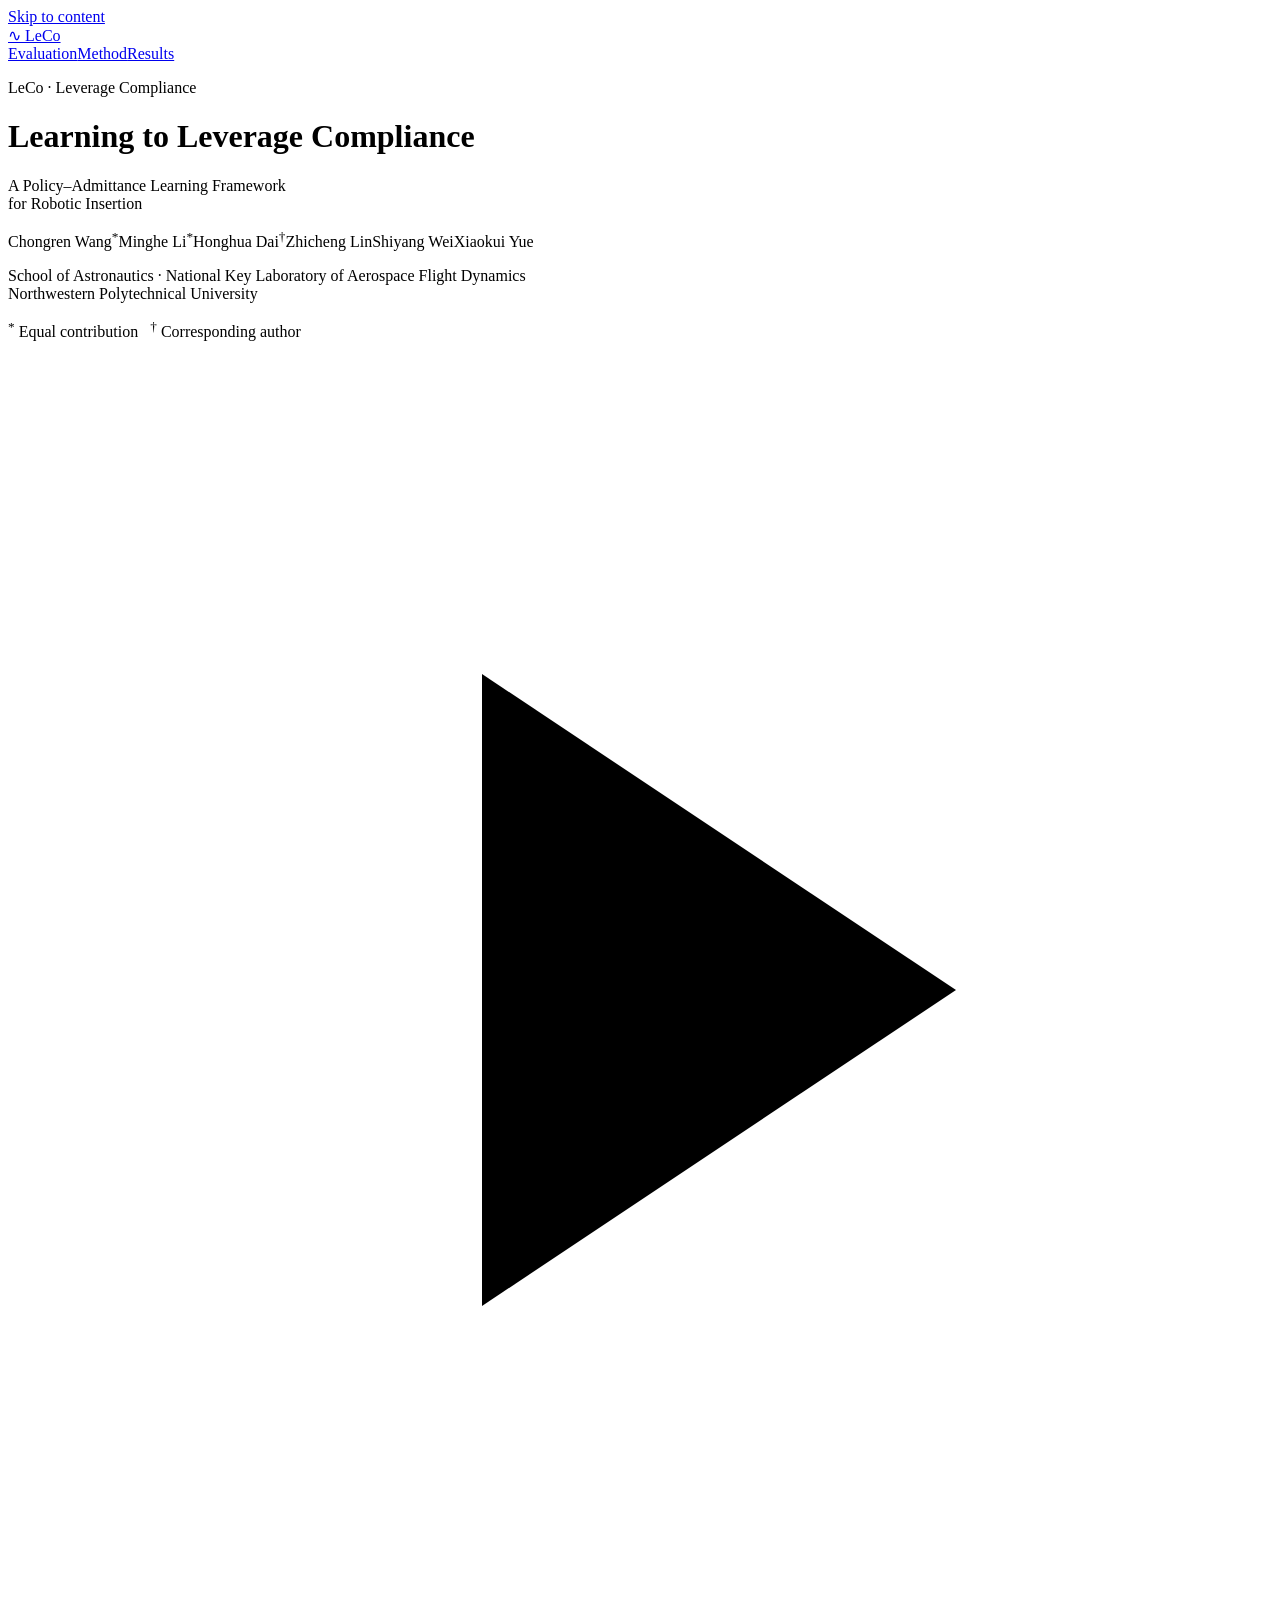
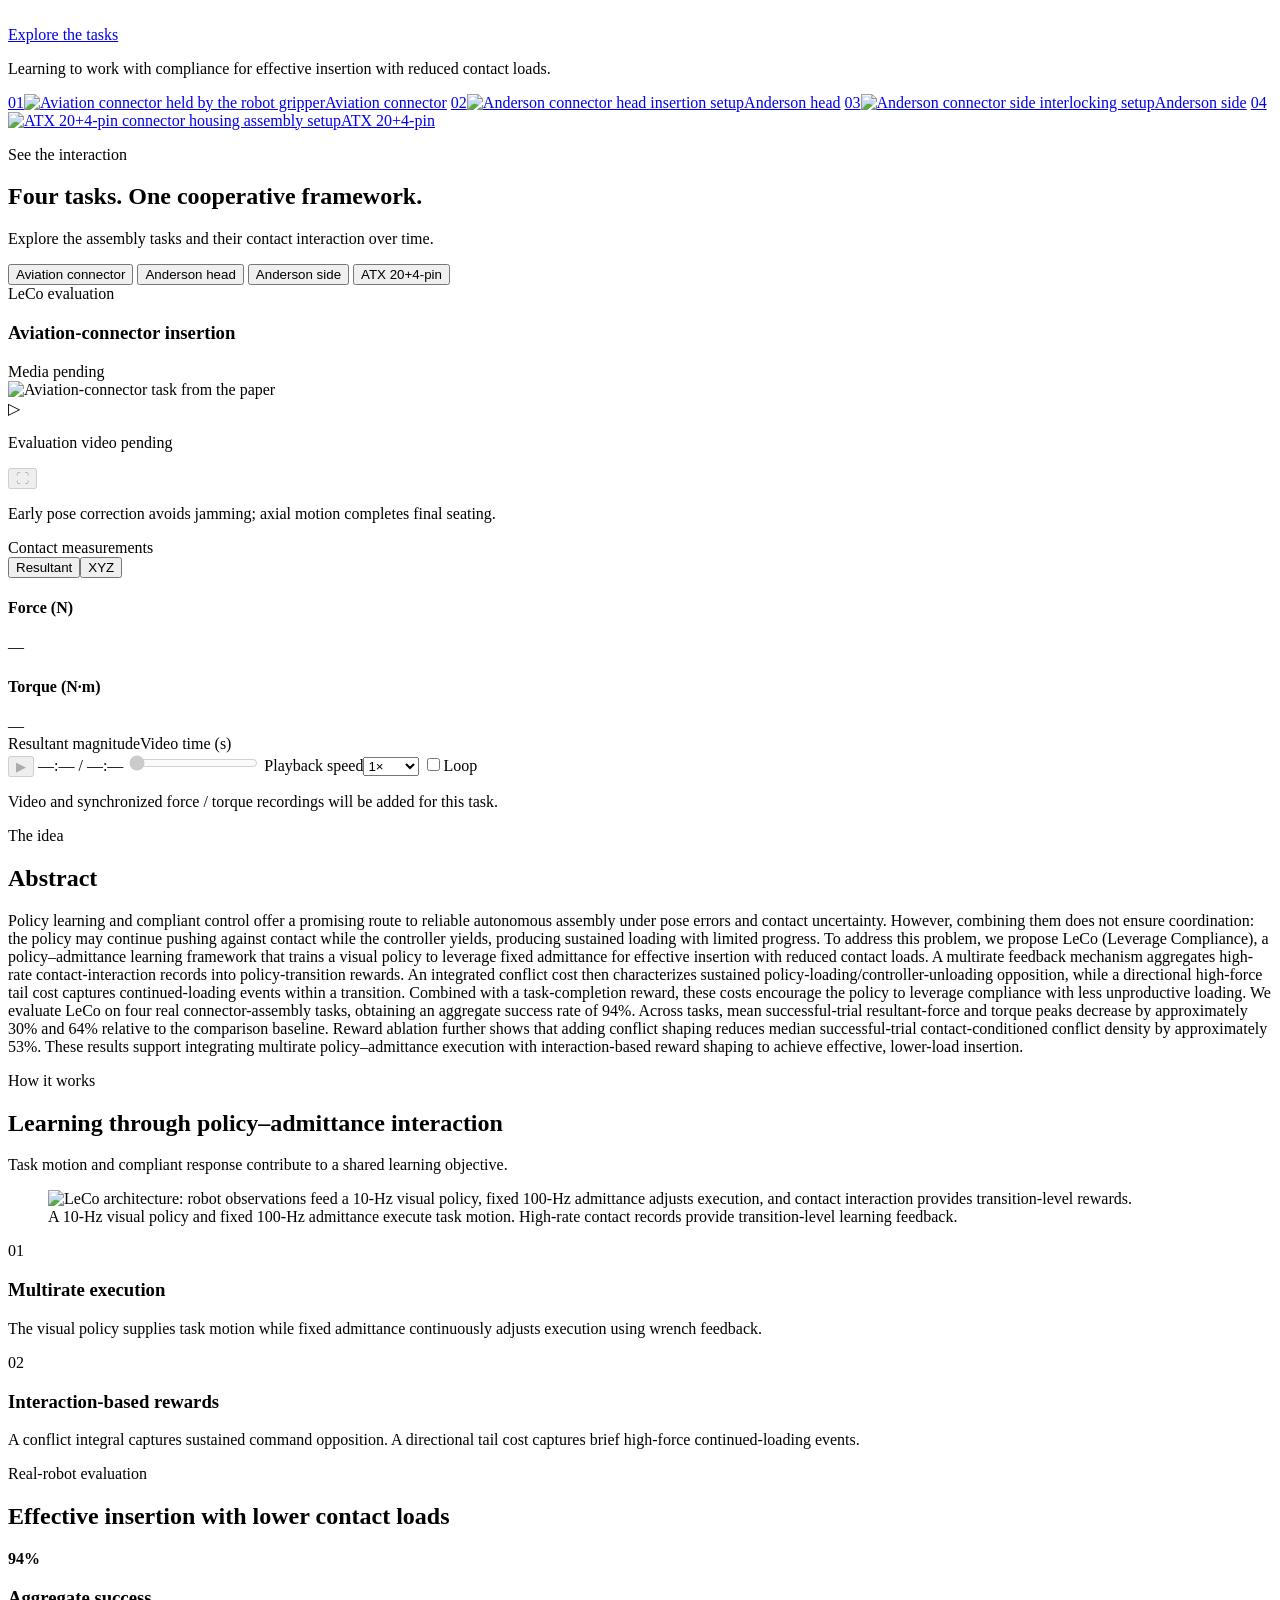
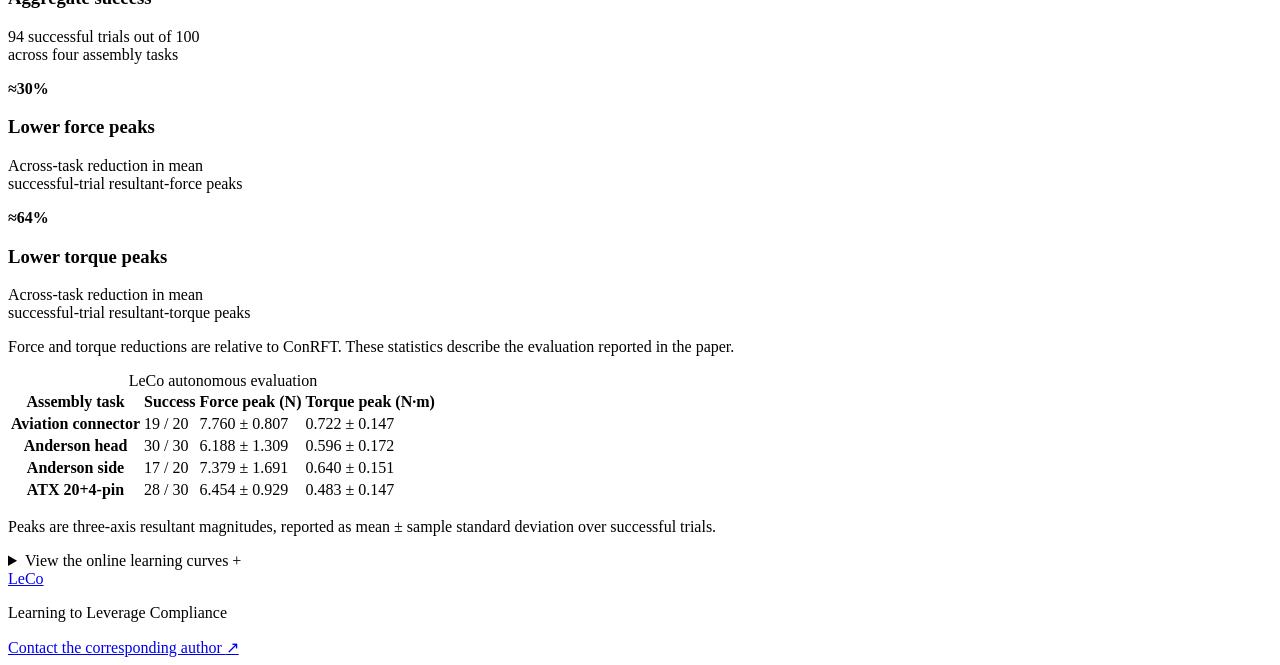
==== index.html @ e2019cb0 "Add files via upload" ====
<!doctype html>
<html lang="en">
<head>
  <meta charset="utf-8">
  <meta name="viewport" content="width=device-width, initial-scale=1">
  <meta name="description" content="LeCo: Learning to Leverage Compliance. A policy–admittance learning framework for robotic insertion, evaluated on four real connector-assembly tasks.">
  <meta name="theme-color" content="#176c62">
  <meta property="og:title" content="LeCo — Learning to Leverage Compliance">
  <meta property="og:description" content="A policy–admittance learning framework for effective, lower-load robotic insertion.">
  <meta property="og:type" content="website">
  <meta property="og:url" content="https://rtnow.github.io/leco/">
  <title>LeCo | Learning to Leverage Compliance</title>
  <link rel="icon" href="assets/favicon.svg" type="image/svg+xml">
  <link rel="stylesheet" href="styles/site.css">
  <script defer src="scripts/config.js"></script>
  <script defer src="scripts/traces.js"></script>
  <script defer src="scripts/site.js"></script>
</head>
<body>
  <a class="skip-link" href="#main">Skip to content</a>
  <nav class="navigation" aria-label="Main navigation">
    <a class="wordmark" href="#main"><span class="brand-symbol" aria-hidden="true">∿</span> LeCo</a>
    <div><a href="#evaluation">Evaluation</a><a href="#method">Method</a><a href="#results">Results</a></div>
  </nav>
  <main id="main">
    <header class="hero container">
      <p class="eyebrow">LeCo · Leverage Compliance</p>
      <h1>Learning to <span>Leverage Compliance</span></h1>
      <p class="paper-subtitle">A Policy–Admittance Learning Framework<br class="desktop-break"> for Robotic Insertion</p>
      <p class="authors"><span>Chongren Wang<sup>*</sup></span><span>Minghe Li<sup>*</sup></span><span>Honghua Dai<sup>†</sup></span><span>Zhicheng Lin</span><span>Shiyang Wei</span><span>Xiaokui Yue</span></p>
      <p class="affiliation">School of Astronautics · National Key Laboratory of Aerospace Flight Dynamics<br>Northwestern Polytechnical University</p>
      <p class="author-notes"><sup>*</sup> Equal contribution &nbsp; <sup>†</sup> Corresponding author</p>
      <div class="hero-links">
        <a class="button primary" href="#evaluation"><svg viewBox="0 0 24 24" aria-hidden="true"><path d="m9 6 9 6-9 6z"/></svg>Explore the tasks</a>
      </div>
      <p class="hero-summary">Learning to work with compliance for effective insertion with reduced contact loads.</p>
      <div class="task-gallery" aria-label="Four real connector-assembly tasks">
        <a class="task-card" href="#evaluation" data-select-task="aviation"><span class="task-number">01</span><img src="assets/images/aviation.png" alt="Aviation connector held by the robot gripper" width="384" height="606"><span>Aviation connector</span></a>
        <a class="task-card" href="#evaluation" data-select-task="anderson-head"><span class="task-number">02</span><img src="assets/images/anderson-head.png" alt="Anderson connector head insertion setup" width="372" height="606"><span>Anderson head</span></a>
        <a class="task-card" href="#evaluation" data-select-task="anderson-side"><span class="task-number">03</span><img src="assets/images/anderson-side.png" alt="Anderson connector side interlocking setup" width="390" height="606"><span>Anderson side</span></a>
        <a class="task-card" href="#evaluation" data-select-task="atx"><span class="task-number">04</span><img src="assets/images/atx.png" alt="ATX 20+4-pin connector housing assembly setup" width="366" height="606"><span>ATX 20+4-pin</span></a>
      </div>
    </header>

    <section class="evaluation-section section" id="evaluation" aria-labelledby="evaluation-heading">
      <div class="container">
        <div class="section-heading"><p class="eyebrow">See the interaction</p><h2 id="evaluation-heading">Four tasks. One cooperative framework.</h2><p>Explore the assembly tasks and their contact interaction over time.</p></div>
        <section class="preview-tools" id="preview-tools" hidden aria-labelledby="preview-heading">
          <div><h3 id="preview-heading">Local media preview</h3><p>Choose a video and the measurements from the same trial. Files stay in this browser.</p></div>
          <div class="preview-inputs">
            <label>Evaluation video<input type="file" id="video-file" accept="video/*"></label>
            <label>Force / torque CSV<input type="file" id="trace-file" accept=".csv,text/csv"></label>
            <label>Trace time at video start (s)<input type="number" id="time-offset" value="0" step="0.01"></label>
          </div>
          <p class="preview-hint">CSV columns: <code>time_s,fx,fy,fz,tx,ty,tz</code>. Force in N; torque in N·m. An aligned time column can also be supplied with <code>force_n,torque_nm</code>.</p>
          <p id="preview-status" role="status" aria-live="polite"></p>
        </section>
        <div class="task-tabs" role="tablist" aria-label="Assembly task">
          <button id="tab-aviation" role="tab" aria-selected="true" aria-controls="task-panel" data-task="aviation">Aviation connector</button>
          <button id="tab-anderson-head" role="tab" aria-selected="false" aria-controls="task-panel" tabindex="-1" data-task="anderson-head">Anderson head</button>
          <button id="tab-anderson-side" role="tab" aria-selected="false" aria-controls="task-panel" tabindex="-1" data-task="anderson-side">Anderson side</button>
          <button id="tab-atx" role="tab" aria-selected="false" aria-controls="task-panel" tabindex="-1" data-task="atx">ATX 20+4-pin</button>
        </div>
        <div class="experiment" id="task-panel" role="tabpanel" aria-labelledby="tab-aviation">
          <div class="experiment-title"><div><span class="trial-label">LeCo evaluation</span><h3 id="task-title">Aviation-connector insertion</h3></div><span class="trace-status" id="trace-status">Media pending</span></div>
          <div class="experiment-grid">
            <div class="video-column">
              <div class="video-stage" id="video-stage">
                <video id="evaluation-video" playsinline preload="metadata" aria-label="LeCo evaluation video" hidden></video>
                <div class="video-placeholder" id="video-placeholder"><img id="task-poster" src="assets/images/aviation.png" alt="Aviation-connector task from the paper"><div><span class="pending-mark" aria-hidden="true">▷</span><p id="video-message">Evaluation video pending</p></div></div>
                <button class="fullscreen-button" id="fullscreen" aria-label="Open video fullscreen" disabled title="Fullscreen">⛶</button>
              </div>
              <p class="task-description" id="task-description">Early pose correction avoids jamming; axial motion completes final seating.</p>
            </div>
            <div class="trace-column">
              <div class="trace-toolbar"><span>Contact measurements</span><div class="segmented" role="group" aria-label="Measurement display"><button aria-pressed="true" data-mode="norm">Resultant</button><button aria-pressed="false" data-mode="axes">XYZ</button></div></div>
              <div class="plot-block"><div class="plot-heading"><h4>Force <span>(N)</span></h4><output id="force-value">—</output></div><div class="plot" id="force-plot"></div></div>
              <div class="plot-block"><div class="plot-heading"><h4>Torque <span>(N·m)</span></h4><output id="torque-value">—</output></div><div class="plot" id="torque-plot"></div></div>
              <div class="plot-footer"><span id="plot-legend"><i class="legend-line"></i> Resultant magnitude</span><span>Video time (s)</span></div>
            </div>
          </div>
          <div class="playback-controls">
            <button class="play-button" id="play" aria-label="Play evaluation video" disabled><span id="play-icon" aria-hidden="true">▶</span></button>
            <output class="time-display" id="time-display">—:— / —:—</output>
            <input id="timeline" type="range" min="0" max="1" step="0.01" value="0" disabled aria-label="Video playback time">
            <label class="speed-control"><span class="sr-only">Playback speed</span><select id="playback-speed" aria-label="Playback speed"><option value="0.25">0.25×</option><option value="0.5">0.5×</option><option value="1" selected>1×</option><option value="2">2×</option></select></label>
            <label class="loop-control"><input id="loop" type="checkbox">Loop</label>
          </div>
          <p class="synchronization-note" id="synchronization-note">Video and synchronized force / torque recordings will be added for this task.</p>
        </div>
      </div>
    </section>

    <section class="section abstract-section" id="abstract" aria-labelledby="abstract-heading"><div class="reading-width"><p class="eyebrow">The idea</p><h2 id="abstract-heading">Abstract</h2><p id="abstract-text">Policy learning and compliant control offer a promising route to reliable autonomous assembly under pose errors and contact uncertainty. However, combining them does not ensure coordination: the policy may continue pushing against contact while the controller yields, producing sustained loading with limited progress. To address this problem, we propose LeCo (Leverage Compliance), a policy–admittance learning framework that trains a visual policy to leverage fixed admittance for effective insertion with reduced contact loads. A multirate feedback mechanism aggregates high-rate contact-interaction records into policy-transition rewards. An integrated conflict cost then characterizes sustained policy-loading/controller-unloading opposition, while a directional high-force tail cost captures continued-loading events within a transition. Combined with a task-completion reward, these costs encourage the policy to leverage compliance with less unproductive loading. We evaluate LeCo on four real connector-assembly tasks, obtaining an aggregate success rate of 94%. Across tasks, mean successful-trial resultant-force and torque peaks decrease by approximately 30% and 64% relative to the comparison baseline. Reward ablation further shows that adding conflict shaping reduces median successful-trial contact-conditioned conflict density by approximately 53%. These results support integrating multirate policy–admittance execution with interaction-based reward shaping to achieve effective, lower-load insertion.</p></div></section>

    <section class="section method-section" id="method" aria-labelledby="method-heading"><div class="container"><div class="section-heading"><p class="eyebrow">How it works</p><h2 id="method-heading">Learning through policy–admittance interaction</h2><p>Task motion and compliant response contribute to a shared learning objective.</p></div><figure class="method-figure"><img src="assets/images/method.png" alt="LeCo architecture: robot observations feed a 10-Hz visual policy, fixed 100-Hz admittance adjusts execution, and contact interaction provides transition-level rewards." width="1740" height="856" loading="lazy"><figcaption>A 10-Hz visual policy and fixed 100-Hz admittance execute task motion. High-rate contact records provide transition-level learning feedback.</figcaption></figure><div class="method-points"><article><span class="point-number">01</span><h3>Multirate execution</h3><p>The visual policy supplies task motion while fixed admittance continuously adjusts execution using wrench feedback.</p></article><article><span class="point-number">02</span><h3>Interaction-based rewards</h3><p>A conflict integral captures sustained command opposition. A directional tail cost captures brief high-force continued-loading events.</p></article></div></div></section>

    <section class="section results-section" id="results" aria-labelledby="results-heading"><div class="container"><div class="section-heading"><p class="eyebrow">Real-robot evaluation</p><h2 id="results-heading">Effective insertion with lower contact loads</h2></div><div class="results-metrics"><div><strong>94<span>%</span></strong><h3>Aggregate success</h3><p>94 successful trials out of 100<br>across four assembly tasks</p></div><div><strong>≈30<span>%</span></strong><h3>Lower force peaks</h3><p>Across-task reduction in mean<br>successful-trial resultant-force peaks</p></div><div><strong>≈64<span>%</span></strong><h3>Lower torque peaks</h3><p>Across-task reduction in mean<br>successful-trial resultant-torque peaks</p></div></div><p class="results-context">Force and torque reductions are relative to ConRFT. These statistics describe the evaluation reported in the paper.</p><div class="table-scroll"><table><caption>LeCo autonomous evaluation</caption><thead><tr><th scope="col">Assembly task</th><th scope="col">Success</th><th scope="col">Force peak (N)</th><th scope="col">Torque peak (N·m)</th></tr></thead><tbody><tr><th scope="row">Aviation connector</th><td>19 / 20</td><td>7.760 ± 0.807</td><td>0.722 ± 0.147</td></tr><tr><th scope="row">Anderson head</th><td>30 / 30</td><td>6.188 ± 1.309</td><td>0.596 ± 0.172</td></tr><tr><th scope="row">Anderson side</th><td>17 / 20</td><td>7.379 ± 1.691</td><td>0.640 ± 0.151</td></tr><tr><th scope="row">ATX 20+4-pin</th><td>28 / 30</td><td>6.454 ± 0.929</td><td>0.483 ± 0.147</td></tr></tbody></table></div><p class="table-note">Peaks are three-axis resultant magnitudes, reported as mean ± sample standard deviation over successful trials.</p><details class="learning-details"><summary>View the online learning curves <span aria-hidden="true">+</span></summary><figure><img src="assets/images/learning-curves.png" alt="Online learning curves for LeCo, ConRFT and HIL-SERL on the four tasks, showing lateral-force peaks, intervention ratios and autonomous success." width="1545" height="1048" loading="lazy"><figcaption>Rows show recorded XY-force peaks, intervention ratios, and autonomous success. Online time excludes ConRFT offline training.</figcaption></figure></details></div></section>
  </main>
  <footer class="footer container"><a class="wordmark" href="#main">LeCo</a><p>Learning to Leverage Compliance</p><a href="mailto:hhdai@nwpu.edu.cn">Contact the corresponding author <span aria-hidden="true">↗</span></a></footer>
</body>
</html>
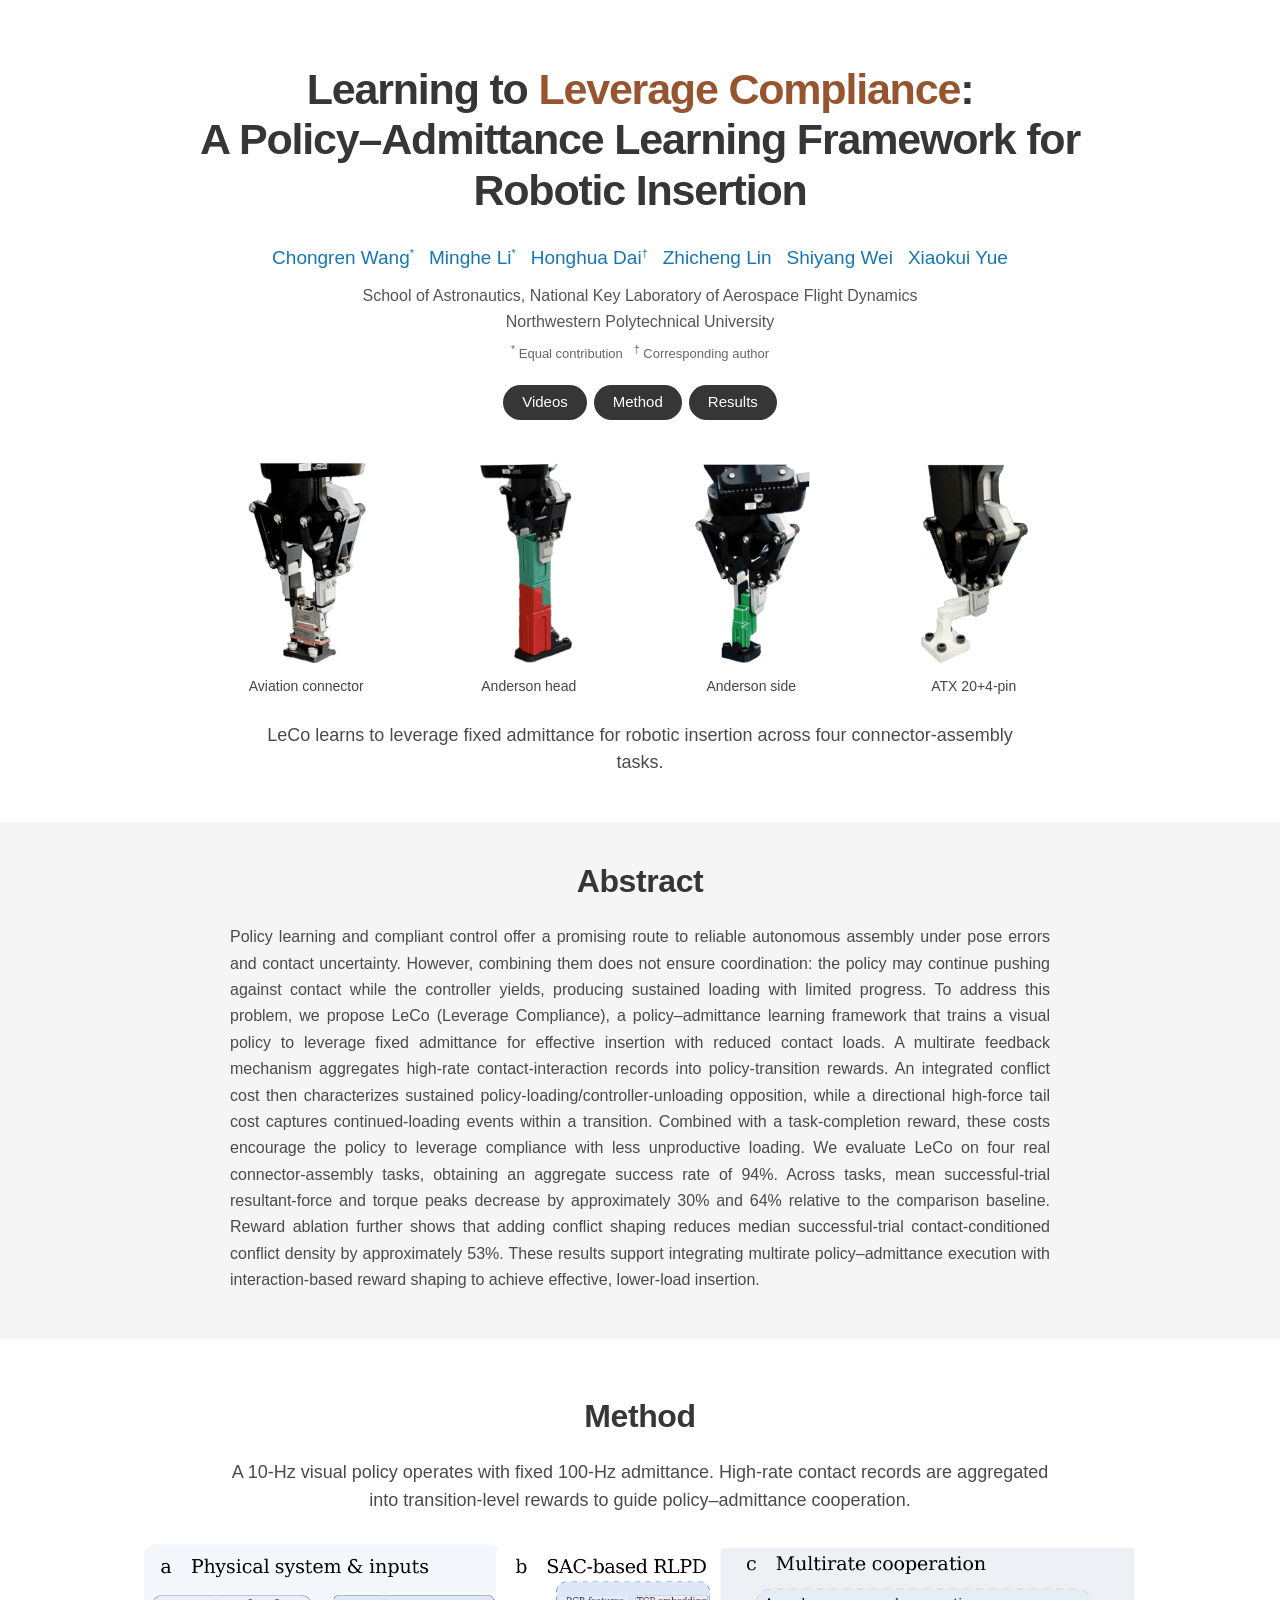
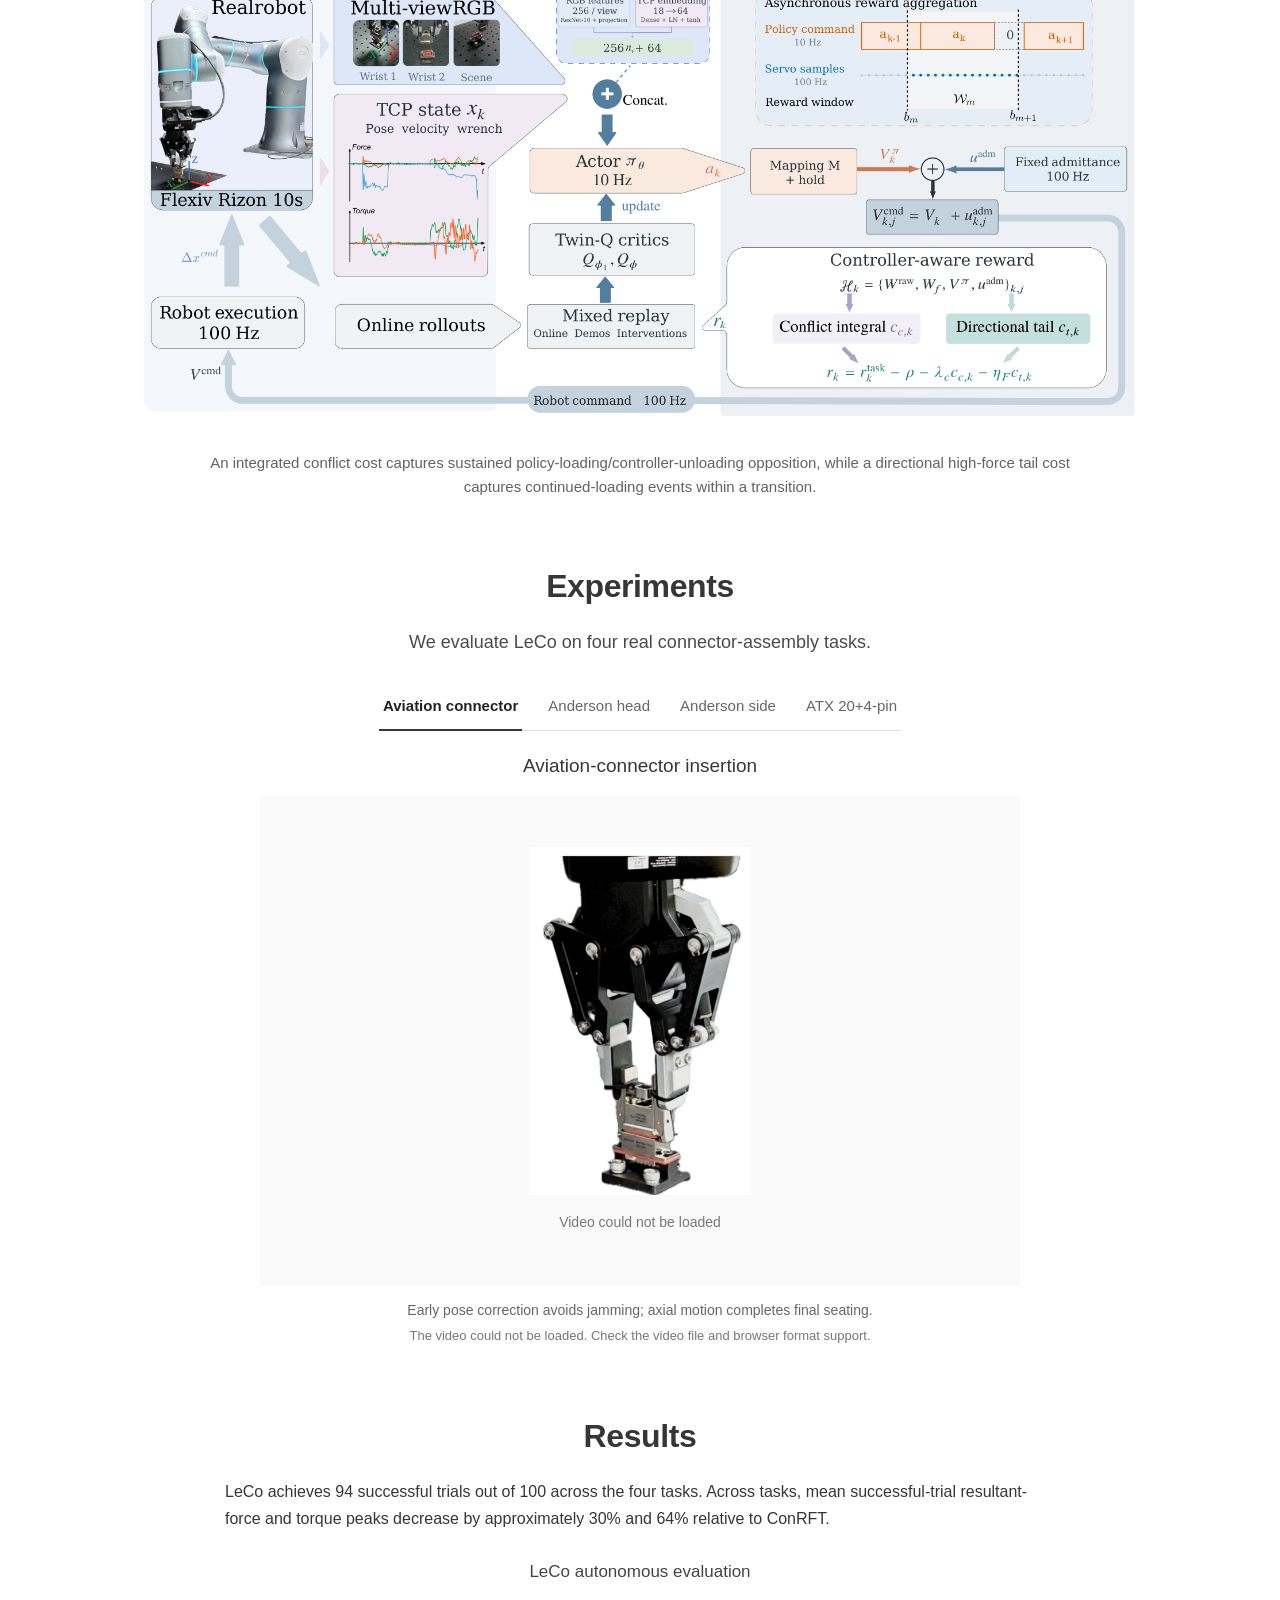
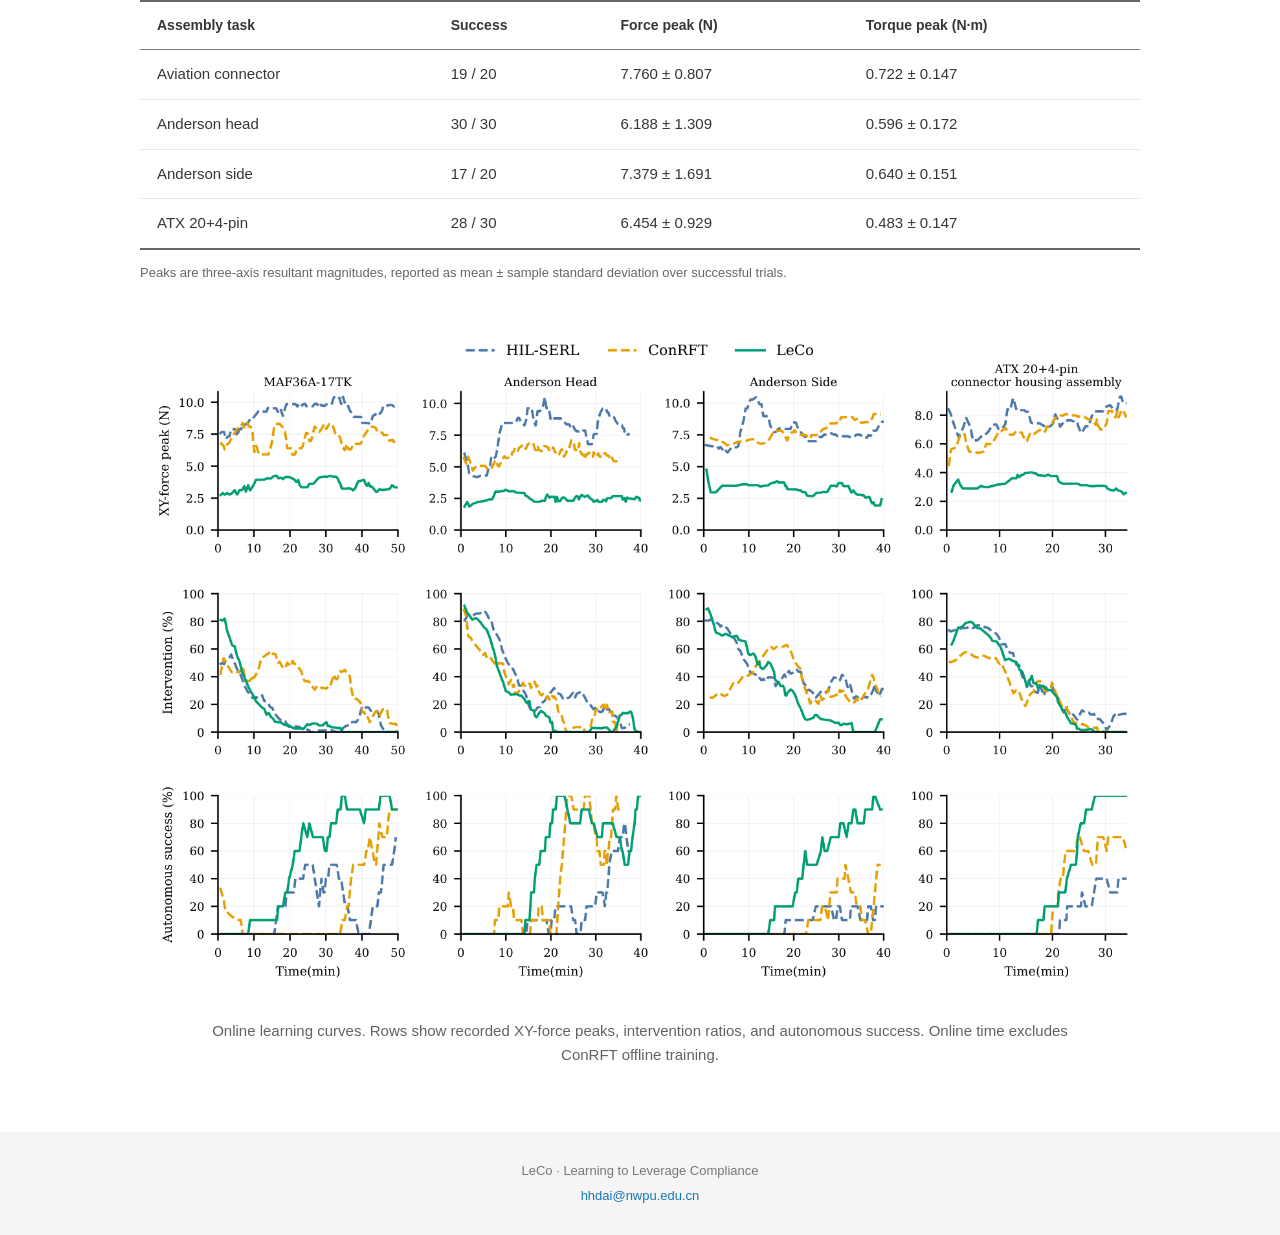
==== commit 957e9ee0: "Add files via upload" ====
--- a/index.html
+++ b/index.html
@@ -1,102 +1,558 @@
-<!doctype html>
-<html lang="en">
-<head>
-  <meta charset="utf-8">
-  <meta name="viewport" content="width=device-width, initial-scale=1">
-  <meta name="description" content="LeCo: Learning to Leverage Compliance. A policy–admittance learning framework for robotic insertion, evaluated on four real connector-assembly tasks.">
-  <meta name="theme-color" content="#176c62">
-  <meta property="og:title" content="LeCo — Learning to Leverage Compliance">
-  <meta property="og:description" content="A policy–admittance learning framework for effective, lower-load robotic insertion.">
-  <meta property="og:type" content="website">
-  <meta property="og:url" content="https://rtnow.github.io/leco/">
-  <title>LeCo | Learning to Leverage Compliance</title>
-  <link rel="icon" href="assets/favicon.svg" type="image/svg+xml">
-  <link rel="stylesheet" href="styles/site.css">
-  <script defer src="scripts/config.js"></script>
-  <script defer src="scripts/traces.js"></script>
-  <script defer src="scripts/site.js"></script>
-</head>
-<body>
-  <a class="skip-link" href="#main">Skip to content</a>
-  <nav class="navigation" aria-label="Main navigation">
-    <a class="wordmark" href="#main"><span class="brand-symbol" aria-hidden="true">∿</span> LeCo</a>
-    <div><a href="#evaluation">Evaluation</a><a href="#method">Method</a><a href="#results">Results</a></div>
-  </nav>
-  <main id="main">
-    <header class="hero container">
-      <p class="eyebrow">LeCo · Leverage Compliance</p>
-      <h1>Learning to <span>Leverage Compliance</span></h1>
-      <p class="paper-subtitle">A Policy–Admittance Learning Framework<br class="desktop-break"> for Robotic Insertion</p>
-      <p class="authors"><span>Chongren Wang<sup>*</sup></span><span>Minghe Li<sup>*</sup></span><span>Honghua Dai<sup>†</sup></span><span>Zhicheng Lin</span><span>Shiyang Wei</span><span>Xiaokui Yue</span></p>
-      <p class="affiliation">School of Astronautics · National Key Laboratory of Aerospace Flight Dynamics<br>Northwestern Polytechnical University</p>
-      <p class="author-notes"><sup>*</sup> Equal contribution &nbsp; <sup>†</sup> Corresponding author</p>
-      <div class="hero-links">
-        <a class="button primary" href="#evaluation"><svg viewBox="0 0 24 24" aria-hidden="true"><path d="m9 6 9 6-9 6z"/></svg>Explore the tasks</a>
-      </div>
-      <p class="hero-summary">Learning to work with compliance for effective insertion with reduced contact loads.</p>
-      <div class="task-gallery" aria-label="Four real connector-assembly tasks">
-        <a class="task-card" href="#evaluation" data-select-task="aviation"><span class="task-number">01</span><img src="assets/images/aviation.png" alt="Aviation connector held by the robot gripper" width="384" height="606"><span>Aviation connector</span></a>
-        <a class="task-card" href="#evaluation" data-select-task="anderson-head"><span class="task-number">02</span><img src="assets/images/anderson-head.png" alt="Anderson connector head insertion setup" width="372" height="606"><span>Anderson head</span></a>
-        <a class="task-card" href="#evaluation" data-select-task="anderson-side"><span class="task-number">03</span><img src="assets/images/anderson-side.png" alt="Anderson connector side interlocking setup" width="390" height="606"><span>Anderson side</span></a>
-        <a class="task-card" href="#evaluation" data-select-task="atx"><span class="task-number">04</span><img src="assets/images/atx.png" alt="ATX 20+4-pin connector housing assembly setup" width="366" height="606"><span>ATX 20+4-pin</span></a>
-      </div>
-    </header>
-
-    <section class="evaluation-section section" id="evaluation" aria-labelledby="evaluation-heading">
-      <div class="container">
-        <div class="section-heading"><p class="eyebrow">See the interaction</p><h2 id="evaluation-heading">Four tasks. One cooperative framework.</h2><p>Explore the assembly tasks and their contact interaction over time.</p></div>
-        <section class="preview-tools" id="preview-tools" hidden aria-labelledby="preview-heading">
-          <div><h3 id="preview-heading">Local media preview</h3><p>Choose a video and the measurements from the same trial. Files stay in this browser.</p></div>
-          <div class="preview-inputs">
-            <label>Evaluation video<input type="file" id="video-file" accept="video/*"></label>
-            <label>Force / torque CSV<input type="file" id="trace-file" accept=".csv,text/csv"></label>
-            <label>Trace time at video start (s)<input type="number" id="time-offset" value="0" step="0.01"></label>
-          </div>
-          <p class="preview-hint">CSV columns: <code>time_s,fx,fy,fz,tx,ty,tz</code>. Force in N; torque in N·m. An aligned time column can also be supplied with <code>force_n,torque_nm</code>.</p>
-          <p id="preview-status" role="status" aria-live="polite"></p>
-        </section>
-        <div class="task-tabs" role="tablist" aria-label="Assembly task">
-          <button id="tab-aviation" role="tab" aria-selected="true" aria-controls="task-panel" data-task="aviation">Aviation connector</button>
-          <button id="tab-anderson-head" role="tab" aria-selected="false" aria-controls="task-panel" tabindex="-1" data-task="anderson-head">Anderson head</button>
-          <button id="tab-anderson-side" role="tab" aria-selected="false" aria-controls="task-panel" tabindex="-1" data-task="anderson-side">Anderson side</button>
-          <button id="tab-atx" role="tab" aria-selected="false" aria-controls="task-panel" tabindex="-1" data-task="atx">ATX 20+4-pin</button>
-        </div>
-        <div class="experiment" id="task-panel" role="tabpanel" aria-labelledby="tab-aviation">
-          <div class="experiment-title"><div><span class="trial-label">LeCo evaluation</span><h3 id="task-title">Aviation-connector insertion</h3></div><span class="trace-status" id="trace-status">Media pending</span></div>
-          <div class="experiment-grid">
-            <div class="video-column">
-              <div class="video-stage" id="video-stage">
-                <video id="evaluation-video" playsinline preload="metadata" aria-label="LeCo evaluation video" hidden></video>
-                <div class="video-placeholder" id="video-placeholder"><img id="task-poster" src="assets/images/aviation.png" alt="Aviation-connector task from the paper"><div><span class="pending-mark" aria-hidden="true">▷</span><p id="video-message">Evaluation video pending</p></div></div>
-                <button class="fullscreen-button" id="fullscreen" aria-label="Open video fullscreen" disabled title="Fullscreen">⛶</button>
-              </div>
-              <p class="task-description" id="task-description">Early pose correction avoids jamming; axial motion completes final seating.</p>
-            </div>
-            <div class="trace-column">
-              <div class="trace-toolbar"><span>Contact measurements</span><div class="segmented" role="group" aria-label="Measurement display"><button aria-pressed="true" data-mode="norm">Resultant</button><button aria-pressed="false" data-mode="axes">XYZ</button></div></div>
-              <div class="plot-block"><div class="plot-heading"><h4>Force <span>(N)</span></h4><output id="force-value">—</output></div><div class="plot" id="force-plot"></div></div>
-              <div class="plot-block"><div class="plot-heading"><h4>Torque <span>(N·m)</span></h4><output id="torque-value">—</output></div><div class="plot" id="torque-plot"></div></div>
-              <div class="plot-footer"><span id="plot-legend"><i class="legend-line"></i> Resultant magnitude</span><span>Video time (s)</span></div>
-            </div>
-          </div>
-          <div class="playback-controls">
-            <button class="play-button" id="play" aria-label="Play evaluation video" disabled><span id="play-icon" aria-hidden="true">▶</span></button>
-            <output class="time-display" id="time-display">—:— / —:—</output>
-            <input id="timeline" type="range" min="0" max="1" step="0.01" value="0" disabled aria-label="Video playback time">
-            <label class="speed-control"><span class="sr-only">Playback speed</span><select id="playback-speed" aria-label="Playback speed"><option value="0.25">0.25×</option><option value="0.5">0.5×</option><option value="1" selected>1×</option><option value="2">2×</option></select></label>
-            <label class="loop-control"><input id="loop" type="checkbox">Loop</label>
-          </div>
-          <p class="synchronization-note" id="synchronization-note">Video and synchronized force / torque recordings will be added for this task.</p>
-        </div>
-      </div>
-    </section>
-
-    <section class="section abstract-section" id="abstract" aria-labelledby="abstract-heading"><div class="reading-width"><p class="eyebrow">The idea</p><h2 id="abstract-heading">Abstract</h2><p id="abstract-text">Policy learning and compliant control offer a promising route to reliable autonomous assembly under pose errors and contact uncertainty. However, combining them does not ensure coordination: the policy may continue pushing against contact while the controller yields, producing sustained loading with limited progress. To address this problem, we propose LeCo (Leverage Compliance), a policy–admittance learning framework that trains a visual policy to leverage fixed admittance for effective insertion with reduced contact loads. A multirate feedback mechanism aggregates high-rate contact-interaction records into policy-transition rewards. An integrated conflict cost then characterizes sustained policy-loading/controller-unloading opposition, while a directional high-force tail cost captures continued-loading events within a transition. Combined with a task-completion reward, these costs encourage the policy to leverage compliance with less unproductive loading. We evaluate LeCo on four real connector-assembly tasks, obtaining an aggregate success rate of 94%. Across tasks, mean successful-trial resultant-force and torque peaks decrease by approximately 30% and 64% relative to the comparison baseline. Reward ablation further shows that adding conflict shaping reduces median successful-trial contact-conditioned conflict density by approximately 53%. These results support integrating multirate policy–admittance execution with interaction-based reward shaping to achieve effective, lower-load insertion.</p></div></section>
-
-    <section class="section method-section" id="method" aria-labelledby="method-heading"><div class="container"><div class="section-heading"><p class="eyebrow">How it works</p><h2 id="method-heading">Learning through policy–admittance interaction</h2><p>Task motion and compliant response contribute to a shared learning objective.</p></div><figure class="method-figure"><img src="assets/images/method.png" alt="LeCo architecture: robot observations feed a 10-Hz visual policy, fixed 100-Hz admittance adjusts execution, and contact interaction provides transition-level rewards." width="1740" height="856" loading="lazy"><figcaption>A 10-Hz visual policy and fixed 100-Hz admittance execute task motion. High-rate contact records provide transition-level learning feedback.</figcaption></figure><div class="method-points"><article><span class="point-number">01</span><h3>Multirate execution</h3><p>The visual policy supplies task motion while fixed admittance continuously adjusts execution using wrench feedback.</p></article><article><span class="point-number">02</span><h3>Interaction-based rewards</h3><p>A conflict integral captures sustained command opposition. A directional tail cost captures brief high-force continued-loading events.</p></article></div></div></section>
-
-    <section class="section results-section" id="results" aria-labelledby="results-heading"><div class="container"><div class="section-heading"><p class="eyebrow">Real-robot evaluation</p><h2 id="results-heading">Effective insertion with lower contact loads</h2></div><div class="results-metrics"><div><strong>94<span>%</span></strong><h3>Aggregate success</h3><p>94 successful trials out of 100<br>across four assembly tasks</p></div><div><strong>≈30<span>%</span></strong><h3>Lower force peaks</h3><p>Across-task reduction in mean<br>successful-trial resultant-force peaks</p></div><div><strong>≈64<span>%</span></strong><h3>Lower torque peaks</h3><p>Across-task reduction in mean<br>successful-trial resultant-torque peaks</p></div></div><p class="results-context">Force and torque reductions are relative to ConRFT. These statistics describe the evaluation reported in the paper.</p><div class="table-scroll"><table><caption>LeCo autonomous evaluation</caption><thead><tr><th scope="col">Assembly task</th><th scope="col">Success</th><th scope="col">Force peak (N)</th><th scope="col">Torque peak (N·m)</th></tr></thead><tbody><tr><th scope="row">Aviation connector</th><td>19 / 20</td><td>7.760 ± 0.807</td><td>0.722 ± 0.147</td></tr><tr><th scope="row">Anderson head</th><td>30 / 30</td><td>6.188 ± 1.309</td><td>0.596 ± 0.172</td></tr><tr><th scope="row">Anderson side</th><td>17 / 20</td><td>7.379 ± 1.691</td><td>0.640 ± 0.151</td></tr><tr><th scope="row">ATX 20+4-pin</th><td>28 / 30</td><td>6.454 ± 0.929</td><td>0.483 ± 0.147</td></tr></tbody></table></div><p class="table-note">Peaks are three-axis resultant magnitudes, reported as mean ± sample standard deviation over successful trials.</p><details class="learning-details"><summary>View the online learning curves <span aria-hidden="true">+</span></summary><figure><img src="assets/images/learning-curves.png" alt="Online learning curves for LeCo, ConRFT and HIL-SERL on the four tasks, showing lateral-force peaks, intervention ratios and autonomous success." width="1545" height="1048" loading="lazy"><figcaption>Rows show recorded XY-force peaks, intervention ratios, and autonomous success. Online time excludes ConRFT offline training.</figcaption></figure></details></div></section>
-  </main>
-  <footer class="footer container"><a class="wordmark" href="#main">LeCo</a><p>Learning to Leverage Compliance</p><a href="mailto:hhdai@nwpu.edu.cn">Contact the corresponding author <span aria-hidden="true">↗</span></a></footer>
-</body>
-</html>
+<!doctype html>
+<html lang="en">
+<head>
+  <meta charset="utf-8">
+  <meta name="viewport" content="width=device-width, initial-scale=1">
+  <meta name="description" content="Learning to Leverage Compliance: A Policy–Admittance Learning Framework for Robotic Insertion.">
+  <meta name="theme-color" content="#ffffff">
+  <meta property="og:title" content="LeCo — Learning to Leverage Compliance">
+  <meta property="og:description" content="A policy–admittance learning framework for robotic insertion.">
+  <meta property="og:type" content="website">
+  <meta property="og:url" content="https://rtnow.github.io/leco/">
+  <title>LeCo | Learning to Leverage Compliance</title>
+  <link rel="icon" href="[data-uri]" type="image/svg+xml">
+  <style>
+:root{--ink:#363636;--muted:#6b6b6b;--green:#3273a8;--green-light:#edf3f7;--line:#ddd;--soft:#f5f5f5;--orange:#bd703c;--blue:#67809a;font-family:Arial,"Segoe UI",sans-serif;color:var(--ink);color-scheme:light;font-synthesis:none;scroll-behavior:smooth;scroll-padding-top:24px}
+*{box-sizing:border-box}
+body{margin:0;background:#fff;font-size:17px;line-height:1.65}
+a{color:#1676b5;text-decoration:none}
+a:hover{text-decoration:underline}
+button,input,select{font:inherit}
+button,select{cursor:pointer}
+button{color:inherit}
+button:disabled,input:disabled{cursor:default;opacity:.45}
+img{max-width:100%;height:auto;display:block}
+svg{display:block}
+h1,h2,h3,h4,p,figure{margin:0}
+h1,h2,h3,h4{line-height:1.2}
+[hidden]{display:none!important}
+button:focus-visible,a:focus-visible,input:focus-visible,select:focus-visible{outline:3px solid #3273a8;outline-offset:4px}
+.container{width:min(1000px,calc(100% - 48px));margin-inline:auto}
+.reading-width{width:min(820px,calc(100% - 48px));margin-inline:auto}
+.sr-only,.skip-link:not(:focus){position:absolute;width:1px;height:1px;overflow:hidden;clip-path:inset(50%)}
+.skip-link:focus{position:fixed;top:8px;left:12px;background:#fff;padding:12px;z-index:100}
+.hero{text-align:center;padding:64px 0 46px}
+.hero h1{font-size:43px;font-weight:600;letter-spacing:-1.2px;line-height:1.17;max-width:1000px;margin:auto}
+.title-accent{color:#97552f}
+.authors{display:flex;flex-wrap:wrap;justify-content:center;gap:3px 15px;font-size:19px;color:#1676b5;margin-top:27px}
+.authors sup{font-size:11px}
+.affiliation{font-size:16px;line-height:1.6;margin-top:10px;color:#555}
+.author-notes{font-size:13px;margin-top:7px;color:#666}
+.hero-links{display:flex;justify-content:center;flex-wrap:wrap;gap:7px;margin:20px 0 38px}
+.button{background:#363636;color:#fff;border-radius:24px;padding:6px 19px;font-size:15px;line-height:1.5}
+.button:hover{background:#505050;text-decoration:none}
+.task-gallery{display:grid;grid-template-columns:repeat(4,1fr);gap:20px;max-width:870px;margin:auto}
+.task-card{display:flex;flex-direction:column;align-items:center;color:#444;font-size:14px;gap:12px}
+.task-card:hover{color:#1676b5}
+.task-card img{height:205px;width:100%;object-fit:contain}
+.teaser-caption{max-width:790px;margin:24px auto 0;font-size:18px;line-height:1.5;color:#4a4a4a}
+.section{padding:48px 0}
+h2{font-size:32px;font-weight:600;text-align:center;margin-bottom:24px;letter-spacing:-.4px}
+.abstract-section{background:#f5f5f5;padding:40px 0 45px}
+#abstract-text{text-align:justify;font-size:16px;line-height:1.65;color:#4a4a4a}
+.section-intro{max-width:830px;margin:0 auto 27px;text-align:center;font-size:18px;line-height:1.55;color:#4a4a4a}
+.method-section{padding-top:58px;padding-bottom:28px}
+.method-figure{margin:auto}
+.method-figure img{width:100%}
+figcaption{max-width:880px;margin:17px auto 0;color:#626262;font-size:15px;line-height:1.6;text-align:center}
+.evaluation-section{padding-top:40px;padding-bottom:30px}
+.task-tabs{display:flex;flex-wrap:wrap;justify-content:center;gap:6px 22px;margin:0 auto 24px;border-bottom:1px solid #ddd;width:fit-content;max-width:100%}
+.task-tabs button{border:0;border-bottom:2px solid transparent;background:transparent;border-radius:0;padding:10px 4px;font-size:15px;white-space:nowrap;margin-bottom:-1px;color:#666}
+.task-tabs button[aria-selected=true]{border-bottom-color:#363636;color:#222;font-weight:600}
+.experiment-title{text-align:center;margin:0 0 18px}
+.experiment-title h3{font-size:19px;font-weight:500}
+.trial-label,.trace-status{display:none}
+.experiment-grid{display:grid;grid-template-columns:1fr 1fr;gap:25px;align-items:start}
+.experiment.video-only .experiment-grid{grid-template-columns:1fr;max-width:760px;margin:auto}
+.video-stage{height:460px;background:#f7f7f7;position:relative;overflow:hidden}
+.experiment.video-only .video-stage{height:490px}
+.video-stage video{width:100%;height:100%;object-fit:contain;background:#f7f7f7}
+.video-placeholder{height:100%;display:flex;flex-direction:column;align-items:center;justify-content:center;gap:16px;padding:22px;background:#fafafa}
+.video-placeholder img{height:78%;width:auto;max-width:90%;object-fit:contain}
+.video-placeholder>div{font-size:14px;color:#777;text-align:center}
+.pending-mark{display:none}
+.fullscreen-button{position:absolute;bottom:10px;right:10px;background:#fff;border:1px solid #ddd;border-radius:3px;font-size:23px;line-height:1;width:32px;height:32px}
+.fullscreen-button:disabled{display:none}
+.task-description{font-size:14px;line-height:1.6;color:#666;margin:13px 0 0;text-align:center}
+.trace-column{min-width:0;display:flex;flex-direction:column;gap:17px}
+.trace-toolbar{display:flex;justify-content:space-between;align-items:center;gap:10px;font-size:13px}
+.segmented{display:flex;gap:2px;border:1px solid var(--line);padding:2px;border-radius:3px}
+.segmented button{border:0;font-size:11px;background:transparent;padding:4px 8px}
+.segmented button[aria-pressed=true]{background:#e8edf1;color:#315c7b}
+.plot-block{border-bottom:1px solid #ddd;padding:8px 0 4px;min-width:0}
+.plot-heading{display:flex;align-items:center;justify-content:space-between;gap:8px}
+.plot-heading h4{font-size:13px;font-weight:600}
+.plot-heading h4 span{font-weight:400;color:var(--muted);margin-left:2px}
+.plot-heading output{color:var(--green);font-size:13px;font-variant-numeric:tabular-nums}
+.plot svg{width:100%;height:165px;touch-action:pan-y;overflow:visible}
+.plot svg.has-data{cursor:crosshair}
+.plot-placeholder{font-size:10px;fill:#888}
+.gridline{stroke:#eee;stroke-width:1}
+.axis-label{font-size:10px;fill:#777}
+.data-line{fill:none;stroke-width:1.7;stroke-linecap:round;stroke-linejoin:round;vector-effect:non-scaling-stroke}
+.cursor-line{stroke:#444;stroke-width:1;stroke-dasharray:3 3}
+.cursor-dot{stroke:#fff;stroke-width:1.3}
+.plot-footer{display:flex;justify-content:space-between;gap:8px;font-size:11px;color:var(--muted)}
+#plot-legend{display:flex;align-items:center;gap:5px}
+.legend-line{display:inline-block;width:15px;height:2px;background:var(--green);margin-right:3px}
+.legend-axis{font-weight:600}.legend-axis.x{color:var(--green)}.legend-axis.y{color:var(--orange)}.legend-axis.z{color:var(--blue)}
+.playback-controls{display:flex;align-items:center;gap:14px;padding:15px 0 10px;max-width:100%;margin:auto}
+.experiment.video-only .playback-controls{max-width:760px}
+.play-button{height:32px;width:32px;flex:none;border:0;border-radius:50%;background:#363636;color:#fff;font-size:12px;display:grid;place-items:center}
+.time-display{font-size:12px;font-variant-numeric:tabular-nums;min-width:85px;color:#666}
+#timeline{flex:1;min-width:40px;accent-color:#4b4b4b;height:15px}
+.speed-control select{border:1px solid #ddd;border-radius:3px;background:#fff;font-size:12px;padding:5px;color:#555}
+.loop-control{font-size:12px;color:#666;display:flex;align-items:center;gap:3px}
+.loop-control input{accent-color:#555}
+.synchronization-note{text-align:center;font-size:13px;color:#777;line-height:1.6;max-width:760px;margin:5px auto 0}
+.results-section{padding-top:40px;padding-bottom:65px}
+.results-context{max-width:830px;margin:0 auto 26px;font-size:16px;line-height:1.65}
+.table-scroll{overflow-x:auto}
+table{width:100%;border-collapse:collapse;white-space:nowrap;font-size:15px;text-align:left;border-top:2px solid #666;border-bottom:2px solid #666}
+caption{font-size:17px;font-weight:500;padding:0 0 14px;color:#444}
+th,td{padding:12px 17px}
+thead th{font-size:14px;border-bottom:1px solid #777;font-weight:600}
+tbody th{font-weight:400}tbody tr+tr{border-top:1px solid #e7e7e7}
+td{font-variant-numeric:tabular-nums}
+.table-note{font-size:13px;color:#666;margin-top:12px}
+.learning-figure{margin:40px 0 0}
+.learning-figure img{width:100%}
+.footer{background:#f5f5f5;padding:28px 24px;text-align:center;font-size:13px;color:#777}
+.footer a{display:inline-block;margin-top:4px}
+.preview-tools{border:1px solid #ddd;background:#fafafa;padding:20px;margin:0 0 25px}
+.preview-tools h3{font-size:17px;margin-bottom:6px}
+.preview-tools p{font-size:12px;color:#666}
+.preview-inputs{display:grid;grid-template-columns:1fr 1fr 1fr;gap:15px;margin:15px 0}
+.preview-inputs label{display:flex;flex-direction:column;gap:5px;font-size:12px;color:#666;min-width:0}
+.preview-inputs input{width:100%;font-size:12px;border:1px solid #ddd;padding:7px;border-radius:3px;background:#fff}
+#preview-status{color:#315c7b;margin-top:7px}
+code{font-size:12px}
+.video-stage:fullscreen{height:100%;background:#111;display:flex;align-items:center;justify-content:center}
+.video-stage:fullscreen video{object-fit:contain;background:#111}
+.video-stage:fullscreen .fullscreen-button{display:none}
+@media(max-width:850px){
+.hero{padding-top:45px}.hero h1{font-size:36px}.authors{font-size:17px}.task-gallery{gap:12px}.task-card img{height:170px}.task-card{font-size:13px}.experiment-grid{grid-template-columns:1fr}.trace-column{display:grid;grid-template-columns:1fr 1fr;gap:15px}.trace-toolbar,.plot-footer{grid-column:1/-1}.video-stage{height:440px}.preview-inputs{grid-template-columns:1fr 1fr}.preview-inputs label:last-child{grid-column:1/-1}.task-tabs{gap:5px 15px}.task-tabs button{font-size:14px}.hero h1 br{display:none}
+}
+@media(max-width:540px){
+.container,.reading-width{width:calc(100% - 32px)}.hero{padding:34px 0}.hero h1{font-size:29px;line-height:1.2;letter-spacing:-.65px}.authors{font-size:16px;gap:4px 13px;margin-top:22px}.affiliation{font-size:13px}.author-notes{font-size:12px}.hero-links{margin:19px 0 28px}.button{font-size:14px;padding:6px 17px}.task-gallery{grid-template-columns:1fr 1fr;gap:23px 16px}.task-card img{height:165px}.task-card{font-size:13px;gap:7px}.teaser-caption{font-size:16px;margin-top:25px}.section{padding:35px 0}h2{font-size:28px;margin-bottom:20px}#abstract-text{text-align:left;font-size:15px;line-height:1.7}.section-intro{font-size:16px;margin-bottom:22px}figcaption{font-size:13px;line-height:1.65}.method-section{padding-bottom:15px}.task-tabs{display:grid;grid-template-columns:1fr 1fr;width:100%;gap:2px 12px}.task-tabs button{font-size:13px;padding:9px 3px}.experiment-title h3{font-size:17px}.video-stage,.experiment.video-only .video-stage{height:430px}.trace-column{display:flex}.plot svg{height:150px}.playback-controls{gap:8px}.time-display{min-width:74px;font-size:11px}.loop-control{font-size:11px}.speed-control select{font-size:11px;padding:4px}.play-button{width:28px;height:28px}.synchronization-note{font-size:12px}.task-description{font-size:13px}.results-context{font-size:15px}table{font-size:13px}th,td{padding:10px 12px}thead th{font-size:12px}.table-note{font-size:12px}.learning-figure{margin-top:30px}.preview-inputs{grid-template-columns:1fr}.preview-inputs label:last-child{grid-column:auto}.preview-tools{padding:14px}
+}
+@media(prefers-reduced-motion:reduce){:root{scroll-behavior:auto}}
+
+</style>
+  
+  
+  
+</head>
+<body>
+  <a class="skip-link" href="#main">Skip to content</a>
+  <main id="main">
+    <header class="hero container">
+      <h1><span class="title-lead">Learning to <span class="title-accent">Leverage Compliance</span>:</span><br> A Policy–Admittance Learning Framework for Robotic Insertion</h1>
+      <p class="authors"><span>Chongren Wang<sup>*</sup></span><span>Minghe Li<sup>*</sup></span><span>Honghua Dai<sup>†</sup></span><span>Zhicheng Lin</span><span>Shiyang Wei</span><span>Xiaokui Yue</span></p>
+      <p class="affiliation">School of Astronautics, National Key Laboratory of Aerospace Flight Dynamics<br>Northwestern Polytechnical University</p>
+      <p class="author-notes"><sup>*</sup> Equal contribution &nbsp; <sup>†</sup> Corresponding author</p>
+      <div class="hero-links"><a class="button" href="#evaluation">Videos</a><a class="button" href="#method">Method</a><a class="button" href="#results">Results</a></div>
+      <div class="task-gallery" aria-label="Four real connector-assembly tasks">
+        <a class="task-card" href="#evaluation" data-select-task="aviation"><img src="[data-uri]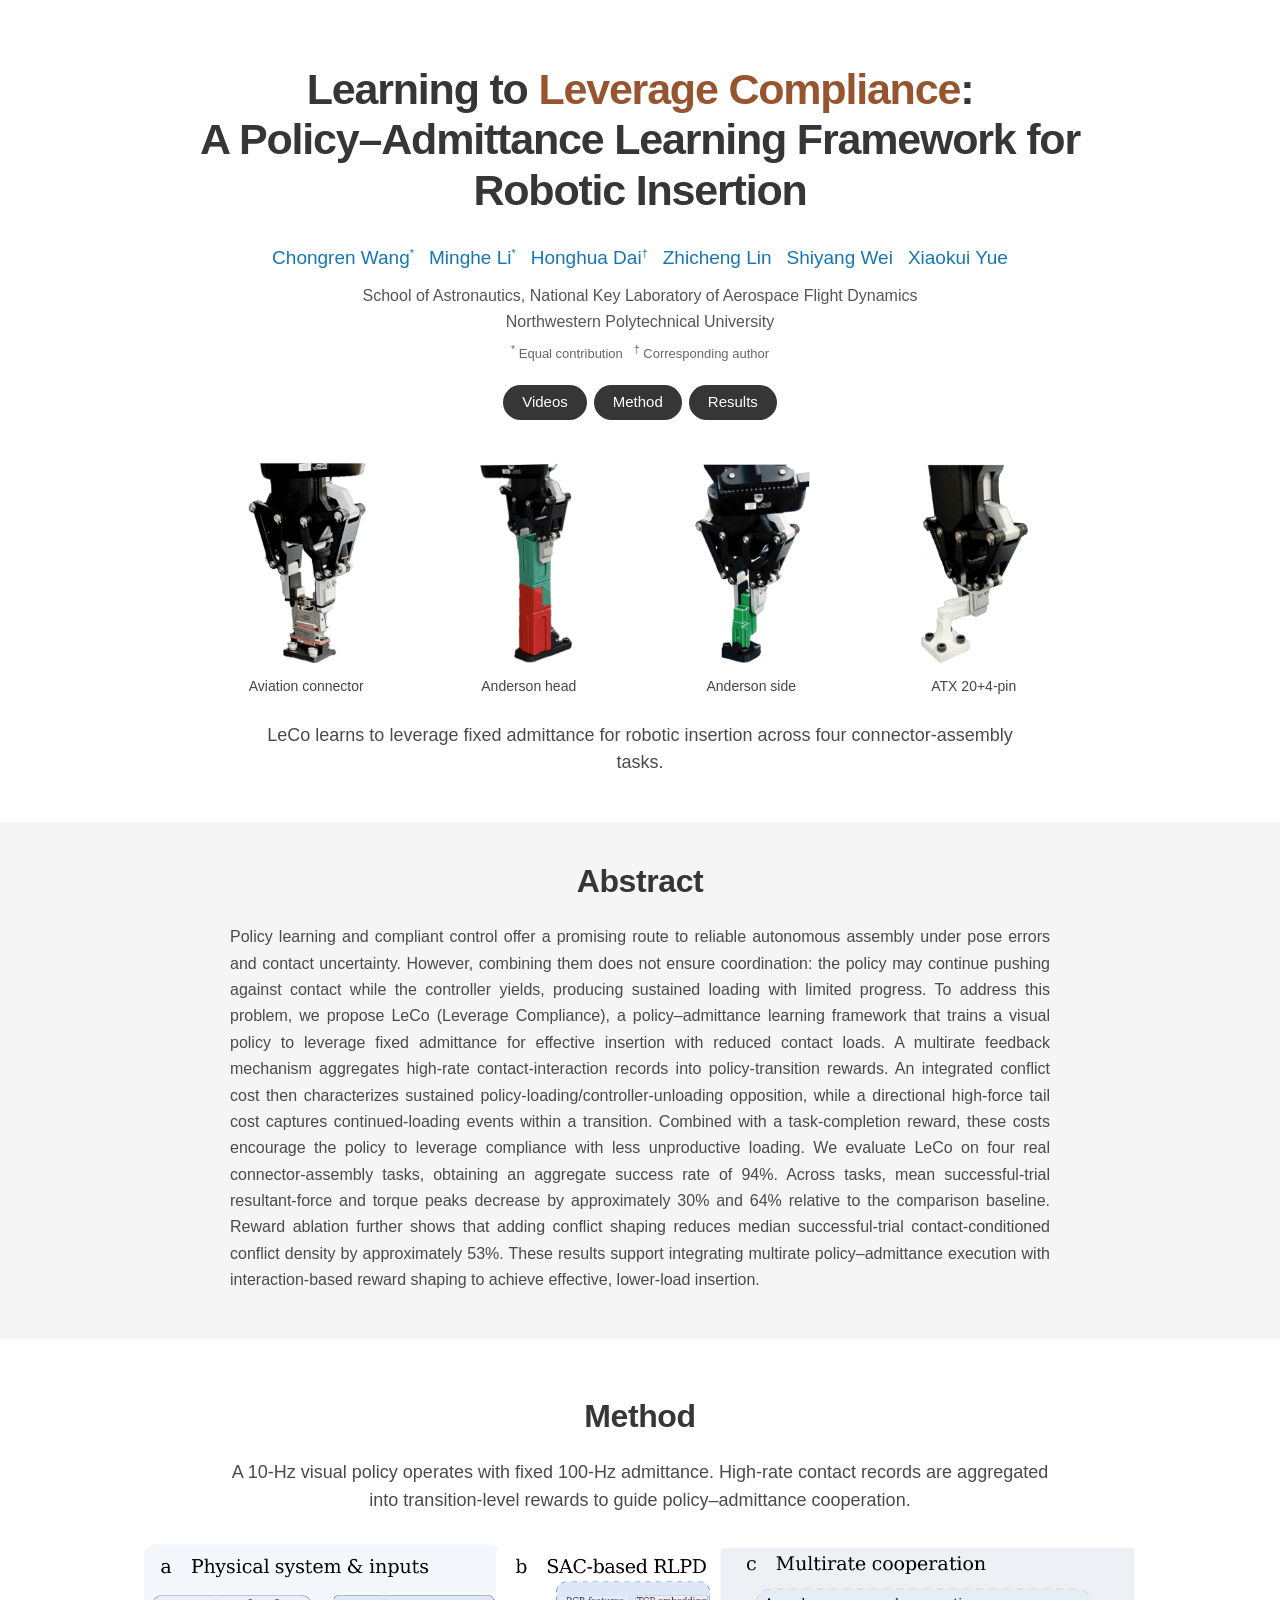
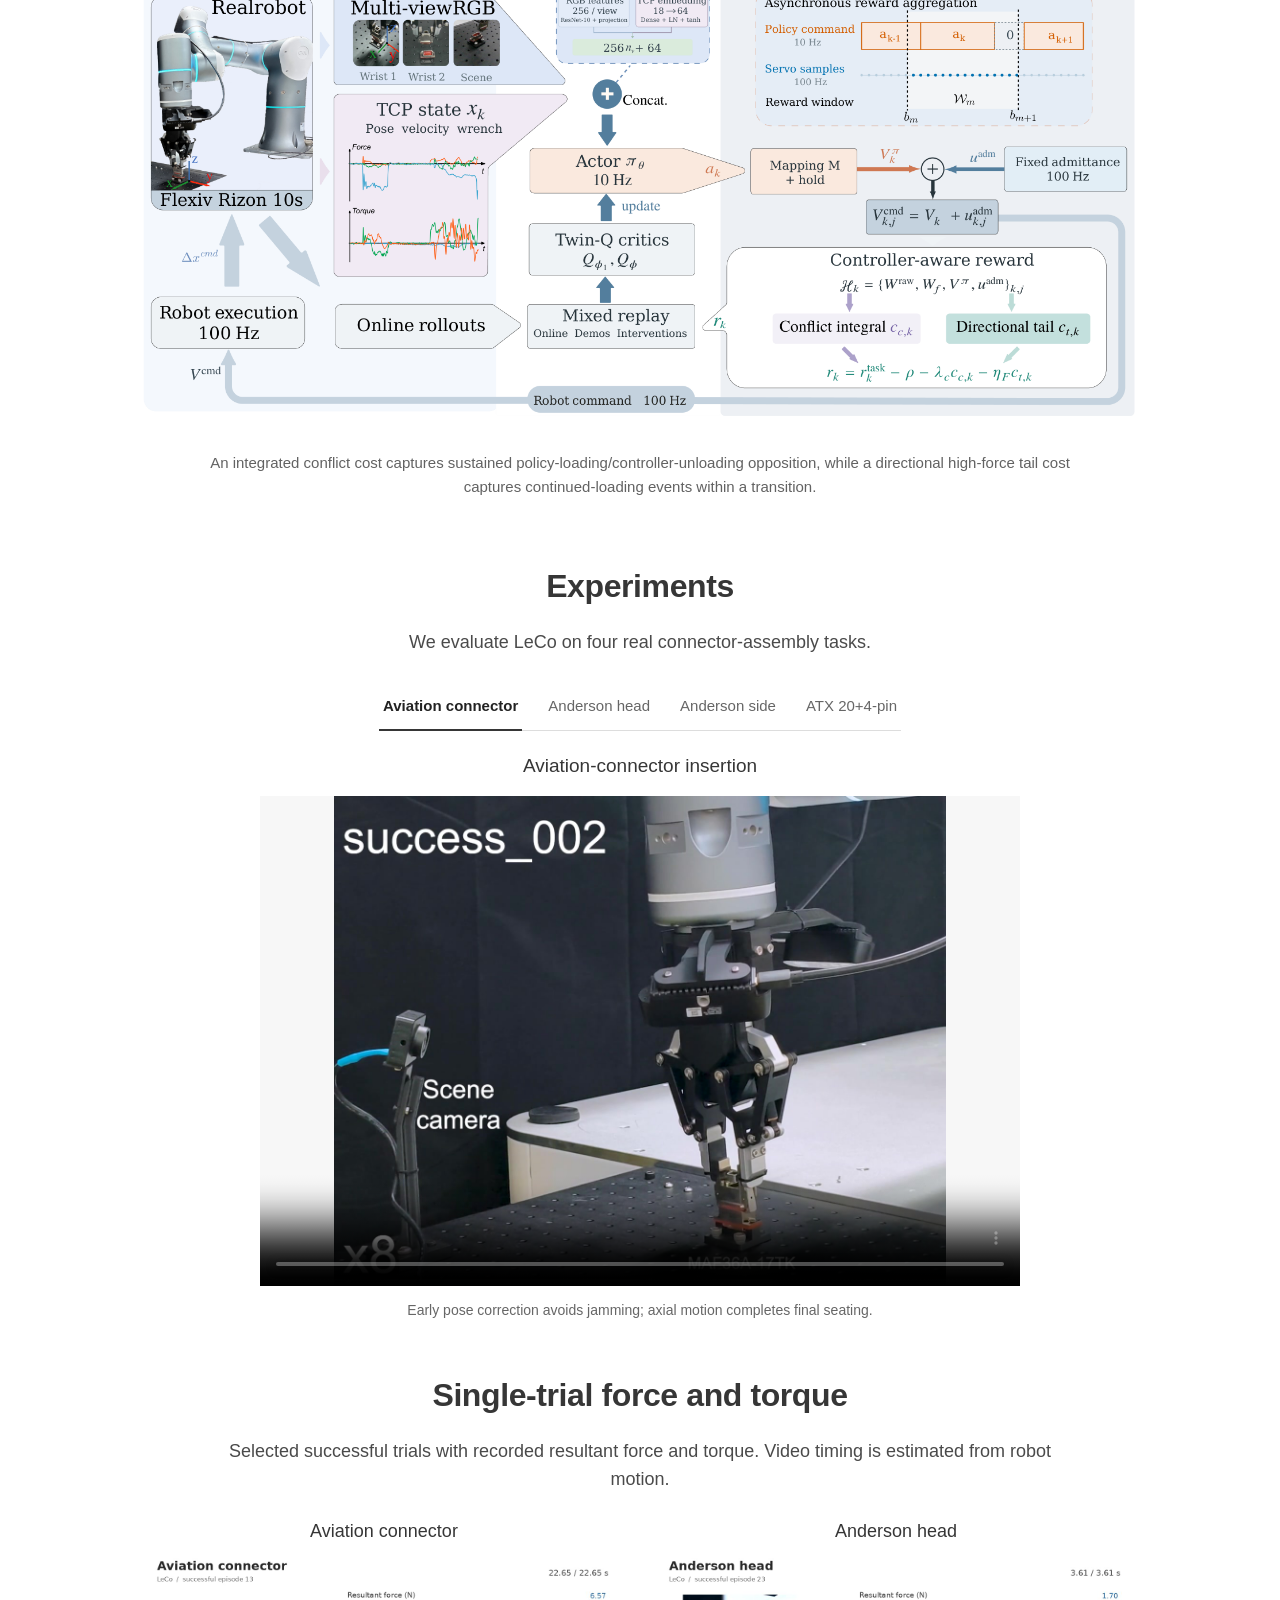
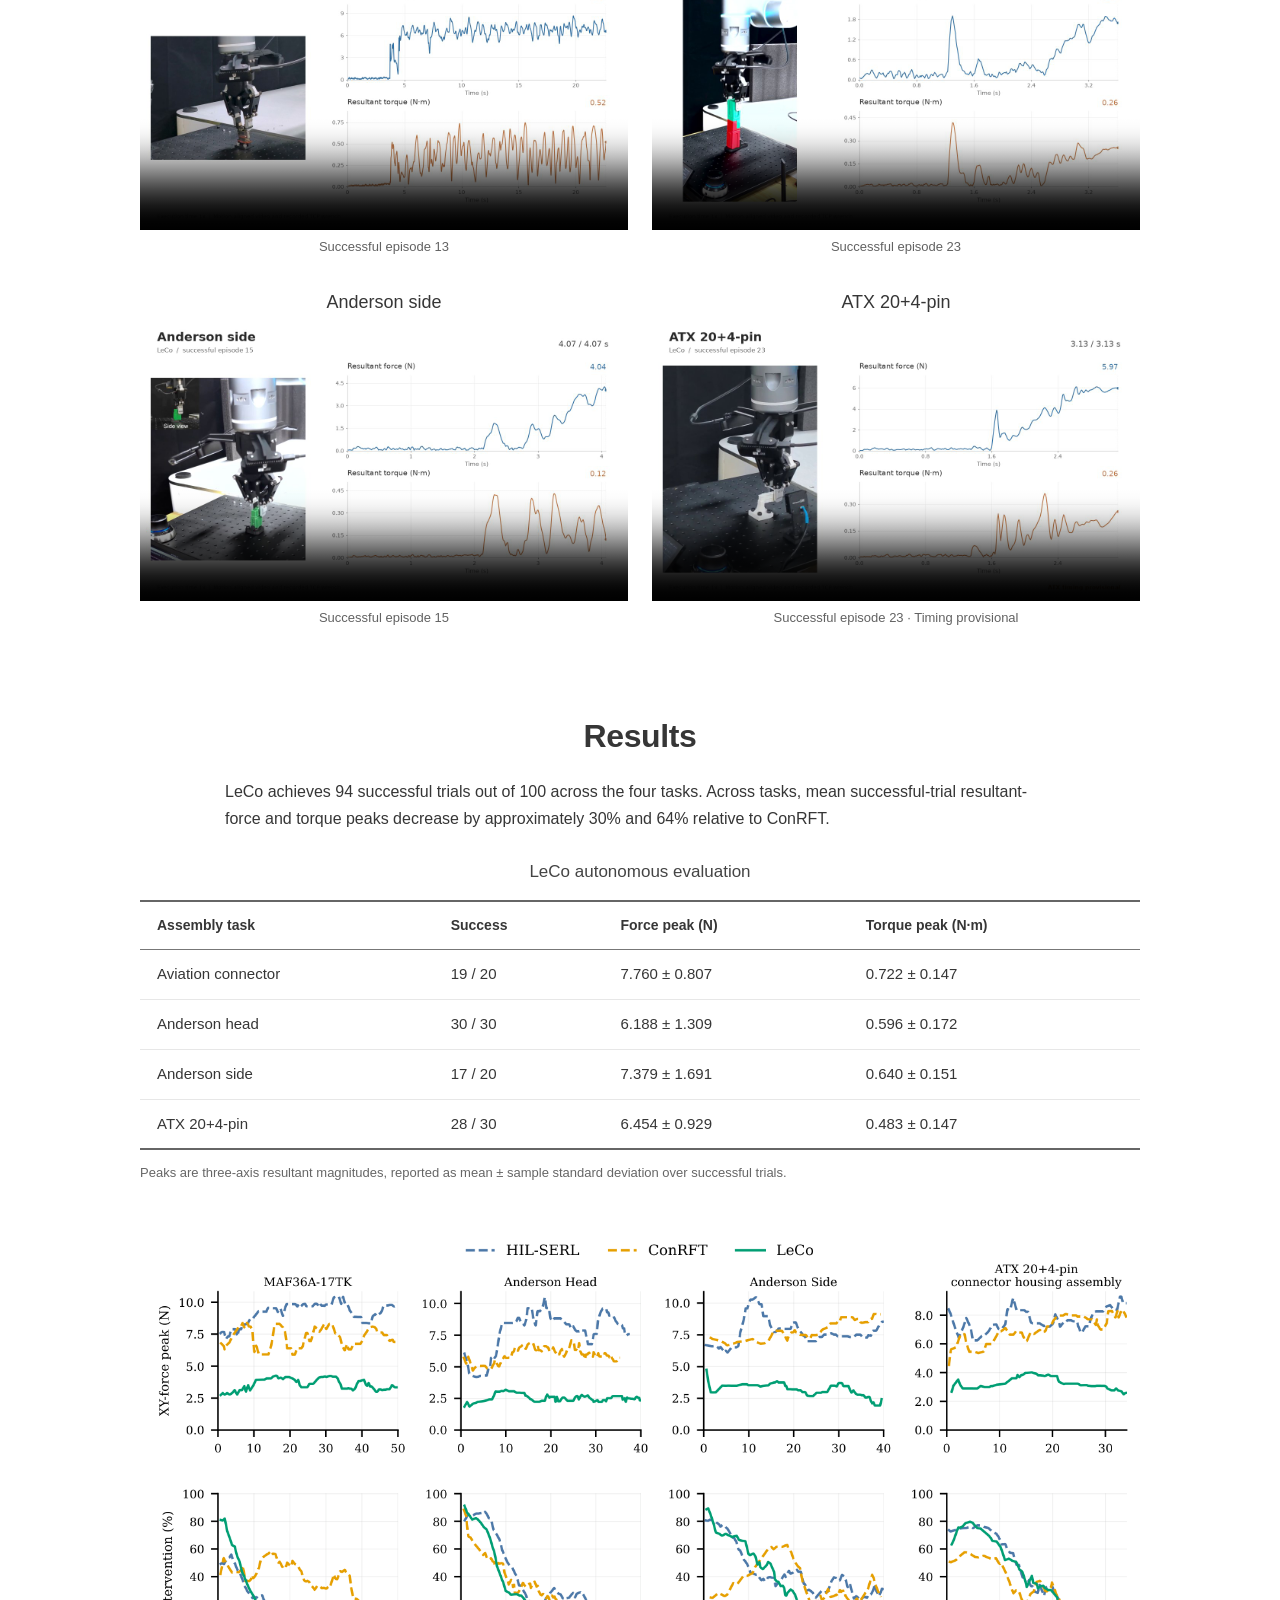
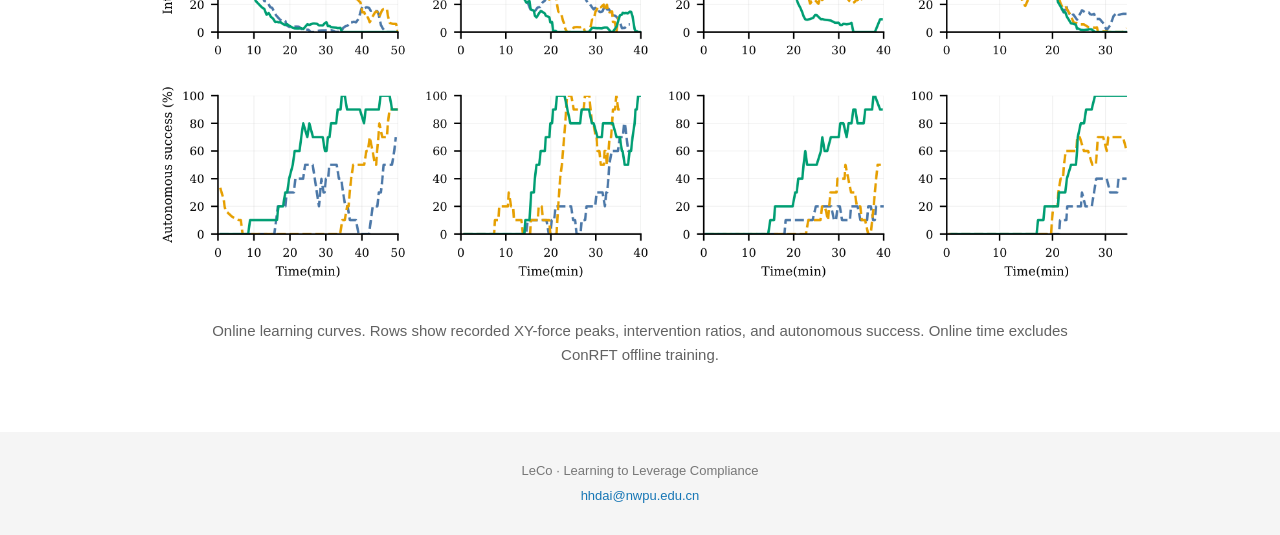
==== commit dbd3292d: "Add files via upload" ====
--- a/index.html
+++ b/index.html
@@ -61,6 +61,14 @@
 .task-tabs button[aria-selected=true]{border-bottom-color:#363636;color:#222;font-weight:600}
 .experiment-title{text-align:center;margin:0 0 18px}
 .experiment-title h3{font-size:19px;font-weight:500}
+.trial-switch{display:flex;justify-content:center;gap:20px;margin:0 0 18px}
+.trial-switch button{font-size:14px;border:0;border-bottom:1px solid transparent;background:transparent;padding:5px 1px;color:#777}
+.trial-switch button[aria-pressed=true]{color:#333;border-bottom-color:#333}
+.trial-caption{text-align:center;font-size:13px;color:#777;margin:-8px 0 20px}
+.selected-trial .experiment-grid{grid-template-columns:minmax(0,1fr) minmax(0,1.12fr)}
+.selected-trial .video-stage{height:420px}
+.selected-trial .plot svg{height:160px}
+.future-line{opacity:.2}
 .trial-label,.trace-status{display:none}
 .experiment-grid{display:grid;grid-template-columns:1fr 1fr;gap:25px;align-items:start}
 .experiment.video-only .experiment-grid{grid-template-columns:1fr;max-width:760px;margin:auto}
@@ -137,9 +145,21 @@
 .container,.reading-width{width:calc(100% - 32px)}.hero{padding:34px 0}.hero h1{font-size:29px;line-height:1.2;letter-spacing:-.65px}.authors{font-size:16px;gap:4px 13px;margin-top:22px}.affiliation{font-size:13px}.author-notes{font-size:12px}.hero-links{margin:19px 0 28px}.button{font-size:14px;padding:6px 17px}.task-gallery{grid-template-columns:1fr 1fr;gap:23px 16px}.task-card img{height:165px}.task-card{font-size:13px;gap:7px}.teaser-caption{font-size:16px;margin-top:25px}.section{padding:35px 0}h2{font-size:28px;margin-bottom:20px}#abstract-text{text-align:left;font-size:15px;line-height:1.7}.section-intro{font-size:16px;margin-bottom:22px}figcaption{font-size:13px;line-height:1.65}.method-section{padding-bottom:15px}.task-tabs{display:grid;grid-template-columns:1fr 1fr;width:100%;gap:2px 12px}.task-tabs button{font-size:13px;padding:9px 3px}.experiment-title h3{font-size:17px}.video-stage,.experiment.video-only .video-stage{height:430px}.trace-column{display:flex}.plot svg{height:150px}.playback-controls{gap:8px}.time-display{min-width:74px;font-size:11px}.loop-control{font-size:11px}.speed-control select{font-size:11px;padding:4px}.play-button{width:28px;height:28px}.synchronization-note{font-size:12px}.task-description{font-size:13px}.results-context{font-size:15px}table{font-size:13px}th,td{padding:10px 12px}thead th{font-size:12px}.table-note{font-size:12px}.learning-figure{margin-top:30px}.preview-inputs{grid-template-columns:1fr}.preview-inputs label:last-child{grid-column:auto}.preview-tools{padding:14px}
 }
 @media(prefers-reduced-motion:reduce){:root{scroll-behavior:auto}}
+@media(max-width:850px){.selected-trial .experiment-grid{grid-template-columns:1fr}.selected-trial .video-stage{height:440px}.selected-trial .plot svg{height:145px}}
+@media(max-width:540px){.selected-trial .video-stage{height:390px}.trial-caption{font-size:12px}.trial-switch button{font-size:13px}}
+
+.montage-player{max-width:760px;margin:auto;background:#f7f7f7}
+.montage-player video{display:block;width:100%;height:490px;object-fit:contain}
+.single-trial-section{padding-top:25px}
+.composite-grid{display:grid;grid-template-columns:1fr 1fr;gap:34px 24px}
+.composite-trial{margin:0;min-width:0}
+.composite-trial h3{text-align:center;font-size:18px;font-weight:500;margin:0 0 12px}
+.composite-trial video{display:block;width:100%;aspect-ratio:16/9;background:#fff}
+.composite-trial figcaption{text-align:center;font-size:13px;margin-top:8px}
+@media(max-width:850px){.composite-grid{grid-template-columns:1fr;gap:28px}.montage-player video{height:440px}}
+@media(max-width:540px){.montage-player video{height:430px}}
 
 </style>
-  
   
   
 </head>
@@ -177,49 +197,41 @@
       <div class="container">
         <h2 id="evaluation-heading">Experiments</h2>
         <p class="section-intro">We evaluate LeCo on four real connector-assembly tasks.</p>
-        <section class="preview-tools" id="preview-tools" hidden aria-labelledby="preview-heading">
-          <div><h3 id="preview-heading">Local media preview</h3><p>Choose a video and the measurements from the same trial. Files stay in this browser.</p></div>
-          <div class="preview-inputs">
-            <label>Evaluation video<input type="file" id="video-file" accept="video/*"></label>
-            <label>Force / torque CSV<input type="file" id="trace-file" accept=".csv,text/csv"></label>
-            <label>Trace time at video start (s)<input type="number" id="time-offset" value="0" step="0.01"></label>
-          </div>
-          <p class="preview-hint">CSV columns: <code>time_s,fx,fy,fz,tx,ty,tz</code>. Force in N; torque in N·m. An aligned time column can also be supplied with <code>force_n,torque_nm</code>.</p>
-          <p id="preview-status" role="status" aria-live="polite"></p>
-        </section>
-        <div class="task-tabs" role="tablist" aria-label="Assembly task">
-          <button id="tab-aviation" role="tab" aria-selected="true" aria-controls="task-panel" data-task="aviation">Aviation connector</button>
-          <button id="tab-anderson-head" role="tab" aria-selected="false" aria-controls="task-panel" tabindex="-1" data-task="anderson-head">Anderson head</button>
-          <button id="tab-anderson-side" role="tab" aria-selected="false" aria-controls="task-panel" tabindex="-1" data-task="anderson-side">Anderson side</button>
-          <button id="tab-atx" role="tab" aria-selected="false" aria-controls="task-panel" tabindex="-1" data-task="atx">ATX 20+4-pin</button>
+        <div class="task-tabs" role="tablist" aria-label="Assembly task"><button id="tab-aviation" role="tab" aria-selected="true" aria-controls="task-panel" tabindex="0" data-task="aviation">Aviation connector</button>
+<button id="tab-anderson-head" role="tab" aria-selected="false" aria-controls="task-panel" tabindex="-1" data-task="anderson-head">Anderson head</button>
+<button id="tab-anderson-side" role="tab" aria-selected="false" aria-controls="task-panel" tabindex="-1" data-task="anderson-side">Anderson side</button>
+<button id="tab-atx" role="tab" aria-selected="false" aria-controls="task-panel" tabindex="-1" data-task="atx">ATX 20+4-pin</button></div>
+        <div class="experiment video-only" id="task-panel" role="tabpanel" aria-labelledby="tab-aviation">
+          <div class="experiment-title"><h3 id="task-title">Aviation-connector insertion</h3></div>
+          <div class="montage-player"><video id="evaluation-video" controls controlslist="noplaybackrate" playsinline preload="metadata" poster="[data-uri]" src="aviation.mp4" aria-label="LeCo full evaluation video"></video></div>
+          <p class="task-description" id="task-description">Early pose correction avoids jamming; axial motion completes final seating.</p>
         </div>
-        <div class="experiment" id="task-panel" role="tabpanel" aria-labelledby="tab-aviation">
-          <div class="experiment-title"><div><span class="trial-label">LeCo evaluation</span><h3 id="task-title">Aviation-connector insertion</h3></div><span class="trace-status" id="trace-status">Task setup</span></div>
-          <div class="experiment-grid">
-            <div class="video-column">
-              <div class="video-stage" id="video-stage">
-                <video id="evaluation-video" playsinline preload="metadata" aria-label="LeCo evaluation video" hidden></video>
-                <div class="video-placeholder" id="video-placeholder"><img id="task-poster" src="[data-uri]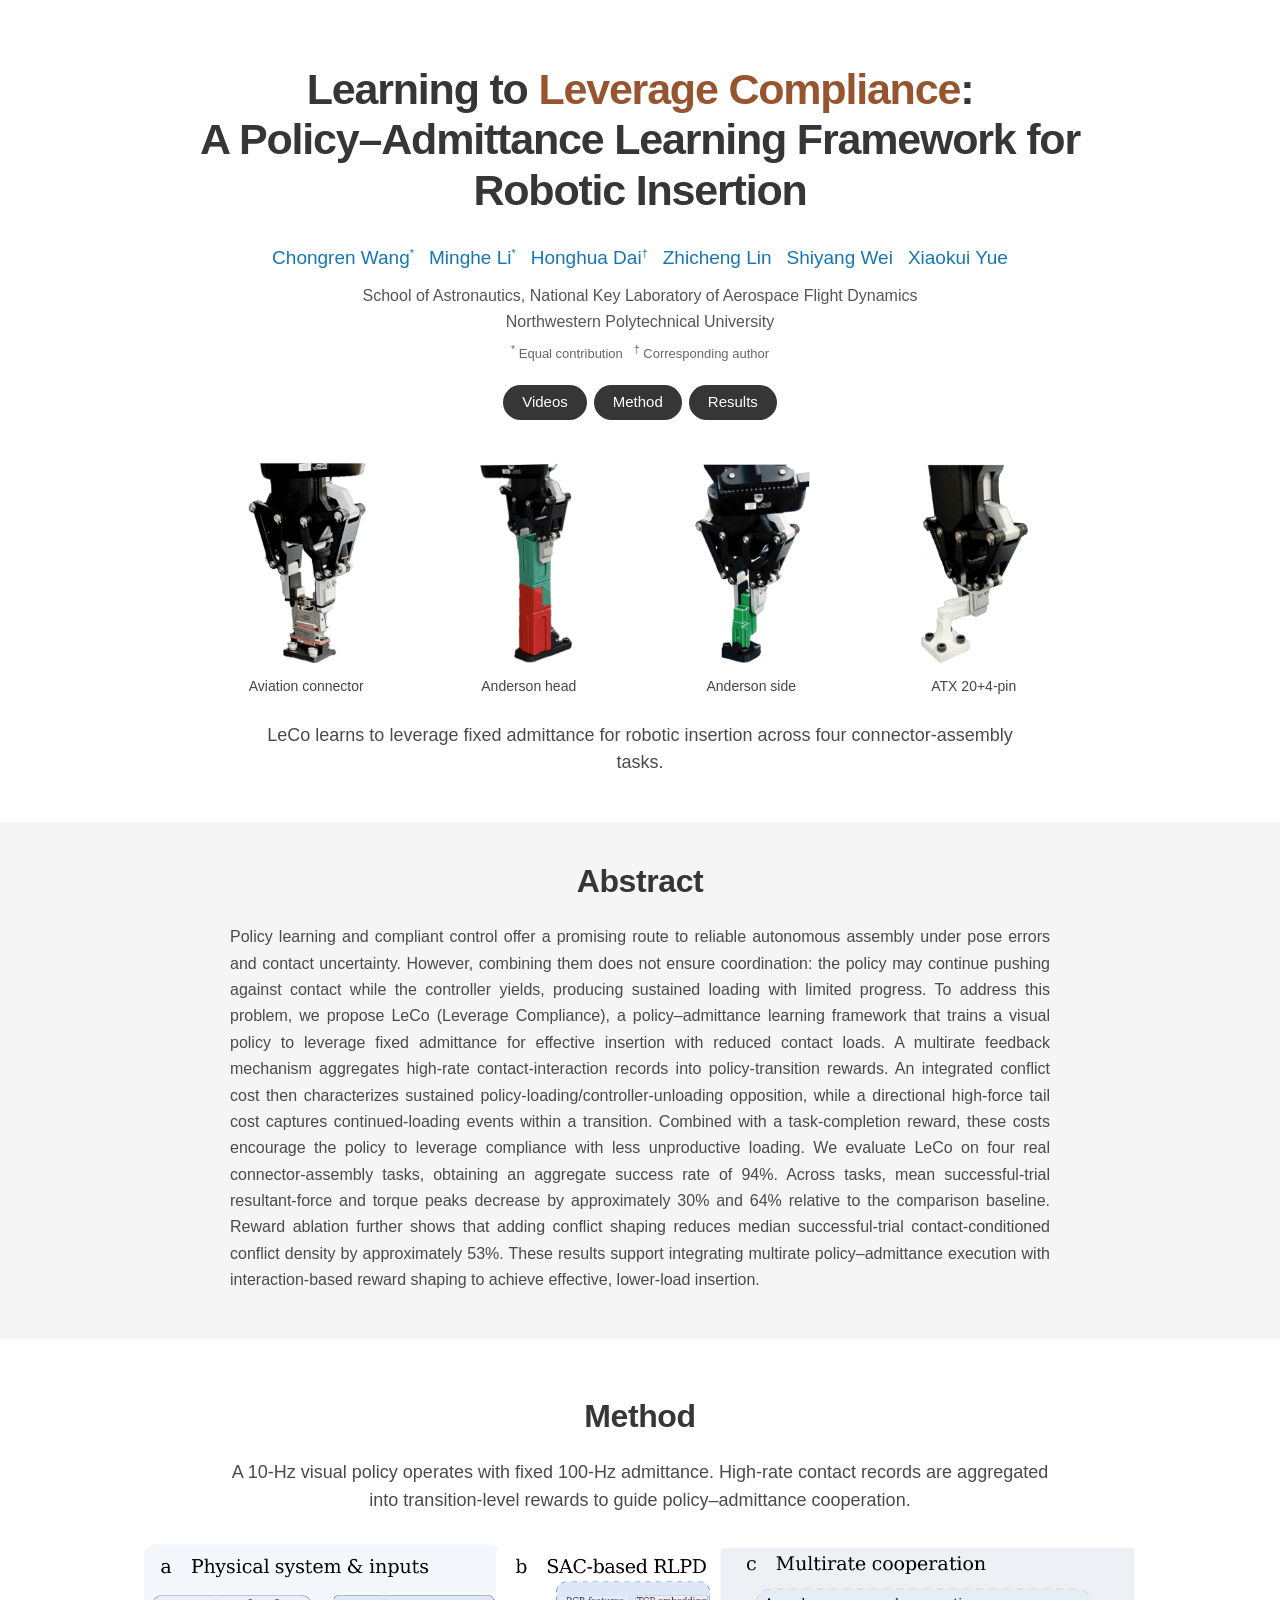
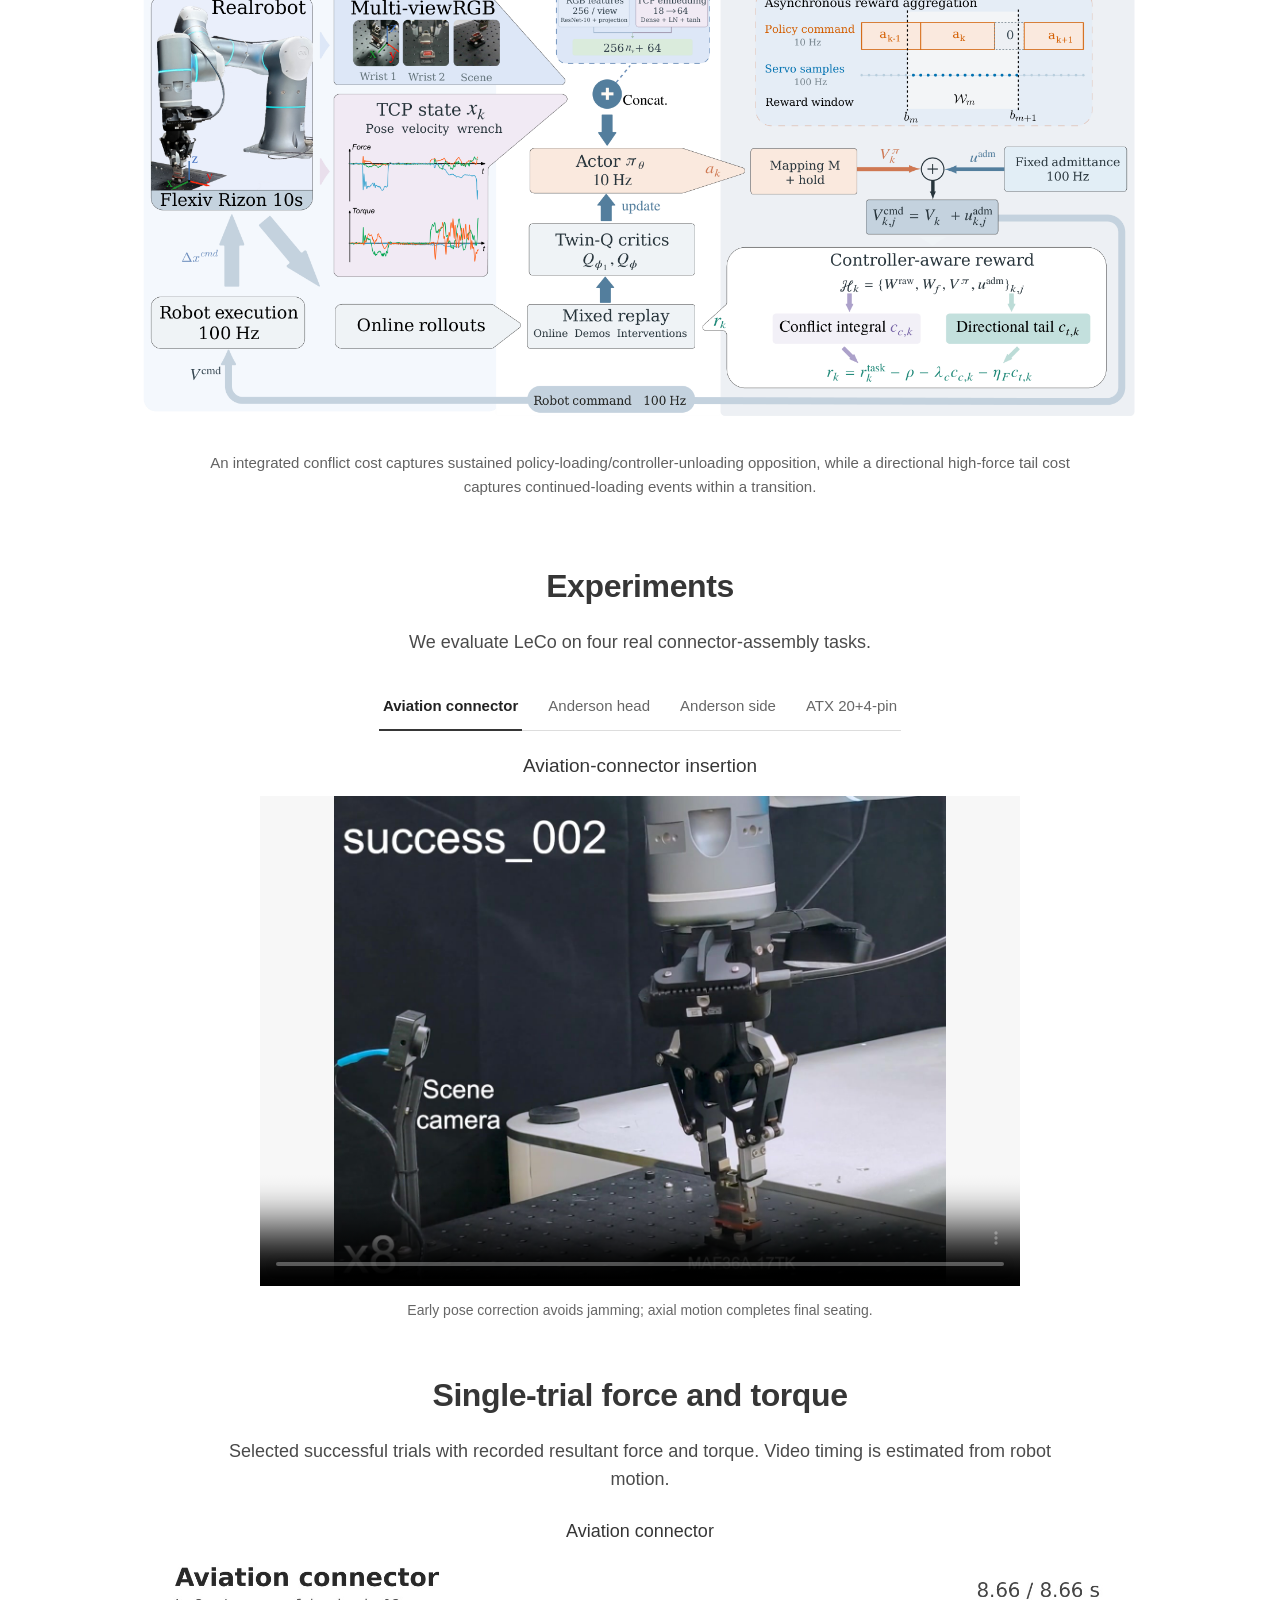
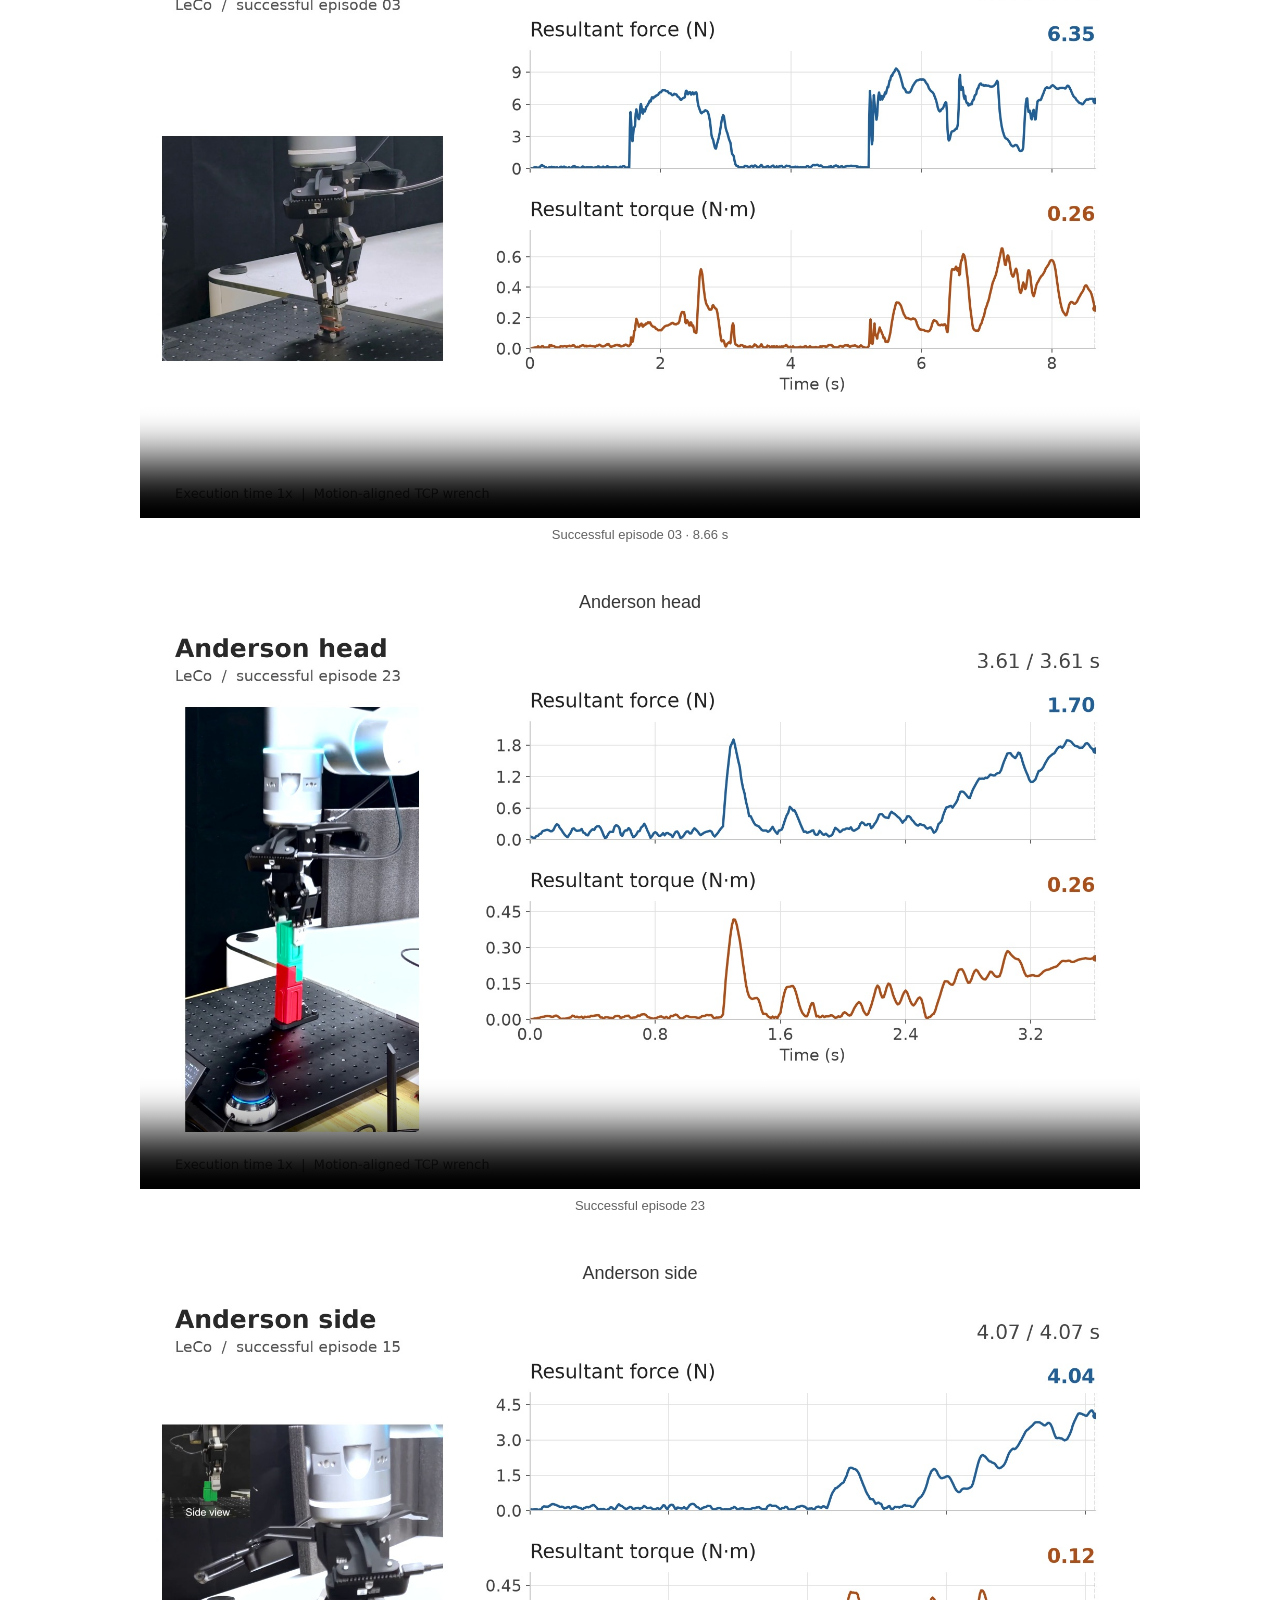
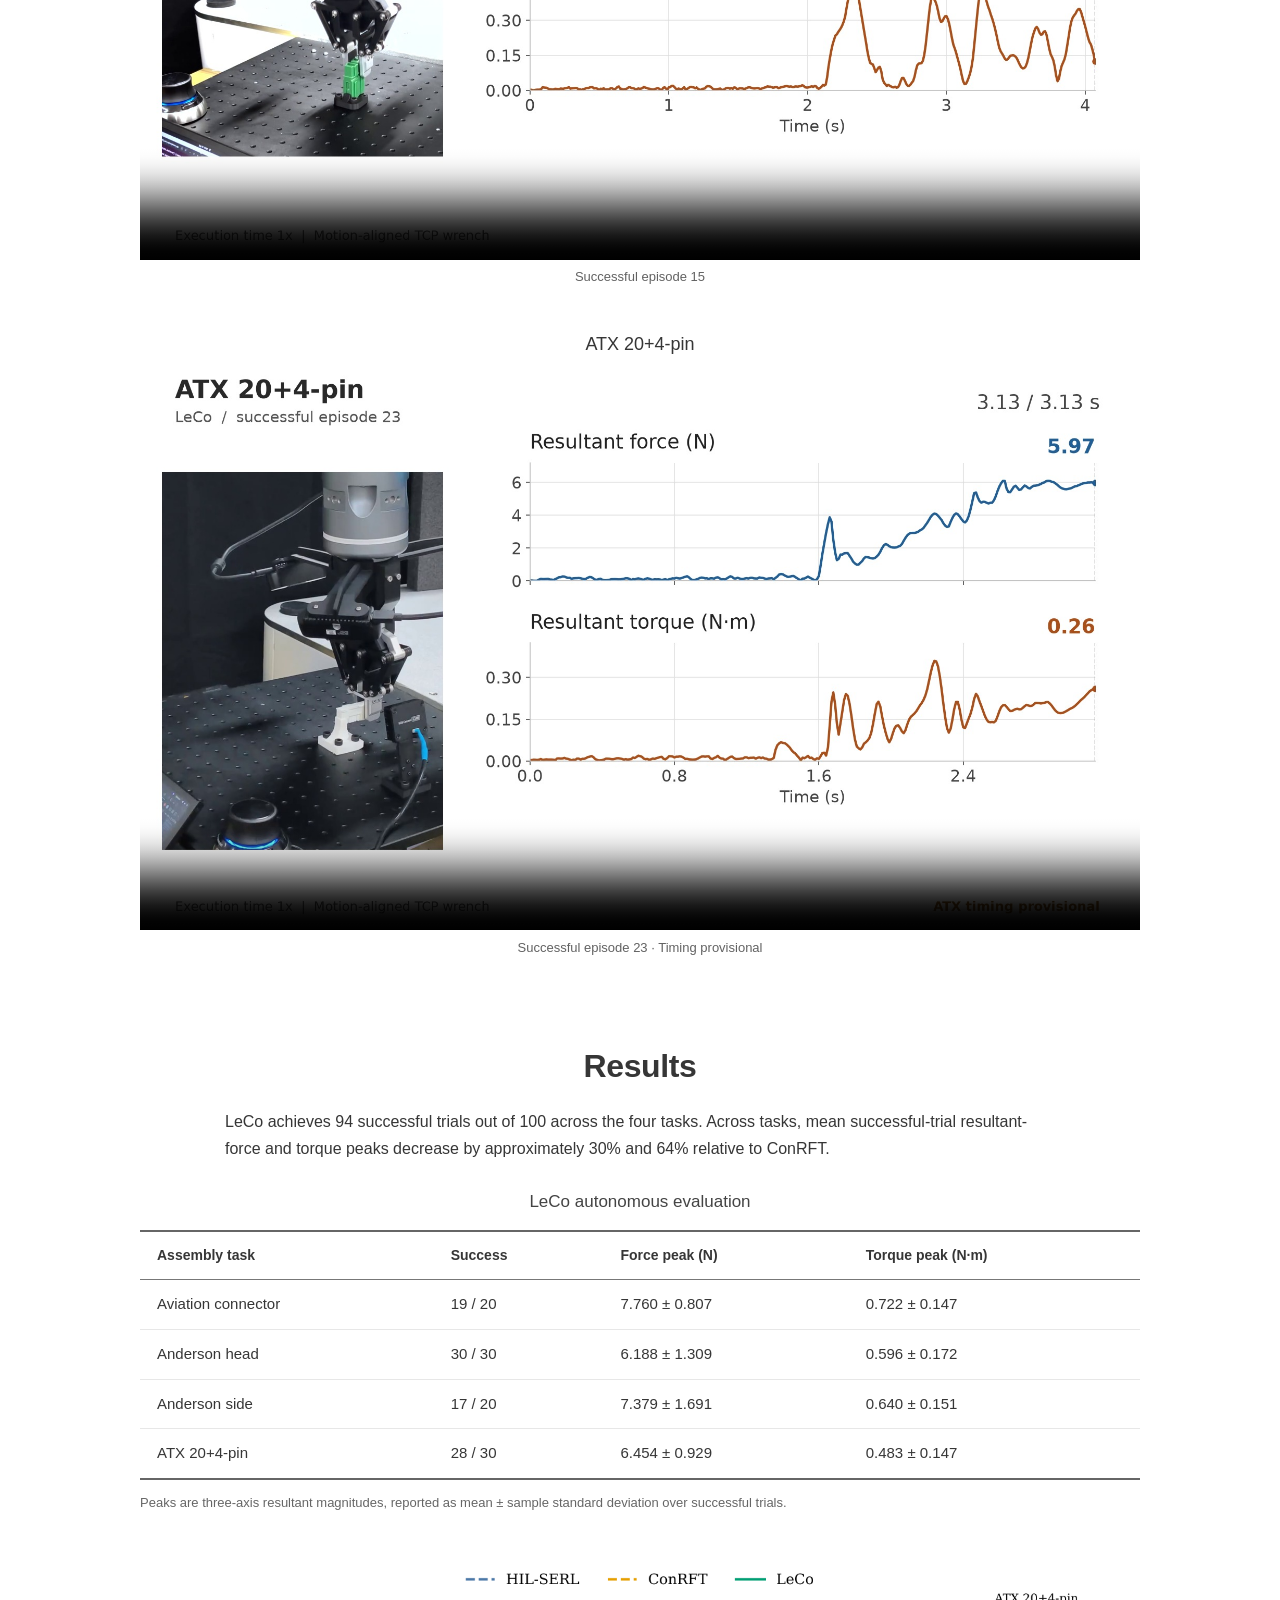
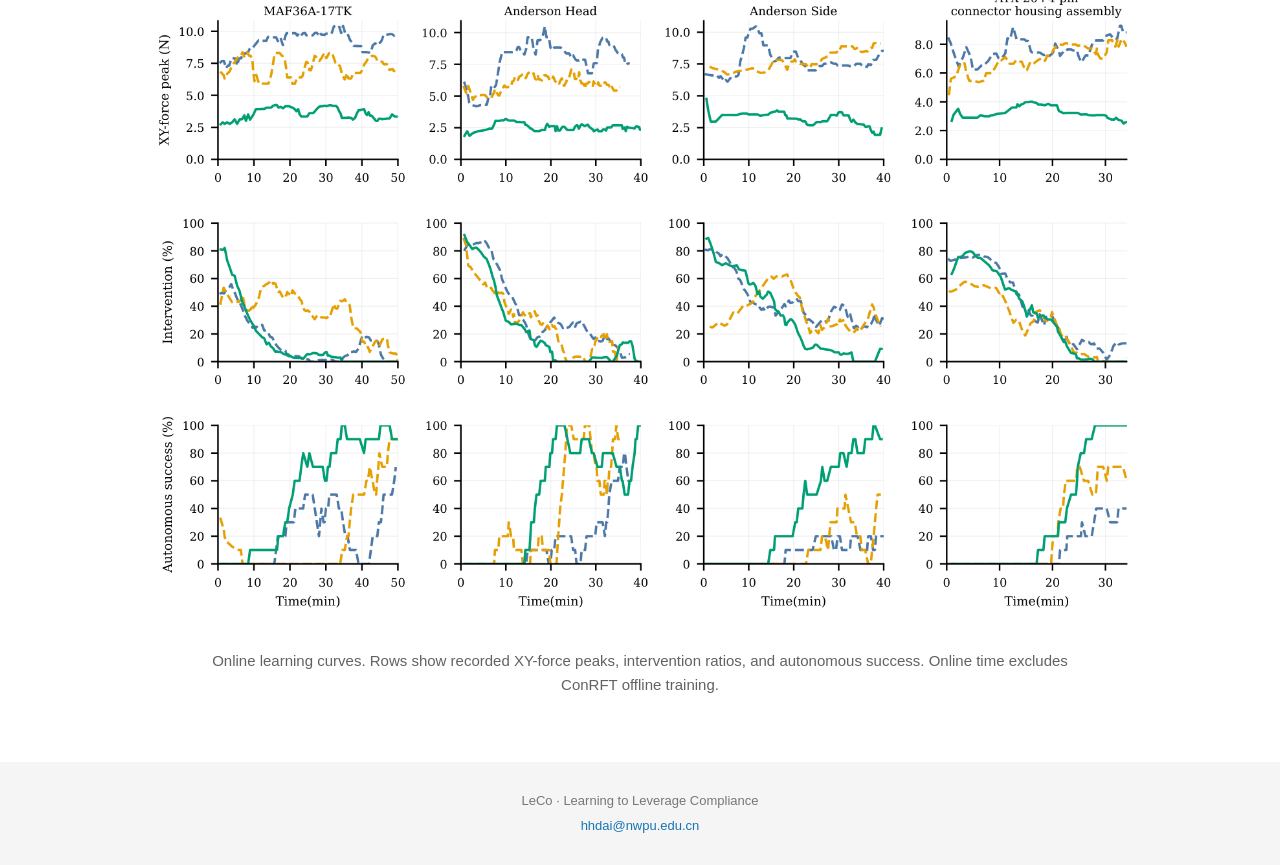
==== commit 91b680c5: "Add files via upload" ====
--- a/index.html
+++ b/index.html
@@ -151,7 +151,7 @@
 .montage-player{max-width:760px;margin:auto;background:#f7f7f7}
 .montage-player video{display:block;width:100%;height:490px;object-fit:contain}
 .single-trial-section{padding-top:25px}
-.composite-grid{display:grid;grid-template-columns:1fr 1fr;gap:34px 24px}
+.composite-grid{display:grid;grid-template-columns:1fr;gap:46px}
 .composite-trial{margin:0;min-width:0}
 .composite-trial h3{text-align:center;font-size:18px;font-weight:500;margin:0 0 12px}
 .composite-trial video{display:block;width:100%;aspect-ratio:16/9;background:#fff}
@@ -214,22 +214,22 @@
         <p class="section-intro">Selected successful trials with recorded resultant force and torque. Video timing is estimated from robot motion.</p>
         <div class="composite-grid"><figure class="composite-trial">
 <h3>Aviation connector</h3>
-<video controls controlslist="noplaybackrate" playsinline preload="metadata" poster="[data-uri]" aria-label="Aviation connector single-trial video with force and torque" src="aviation-trace.mp4"></video>
-<figcaption>Successful episode 13</figcaption>
+<video controls controlslist="noplaybackrate" playsinline preload="metadata" poster="[data-uri]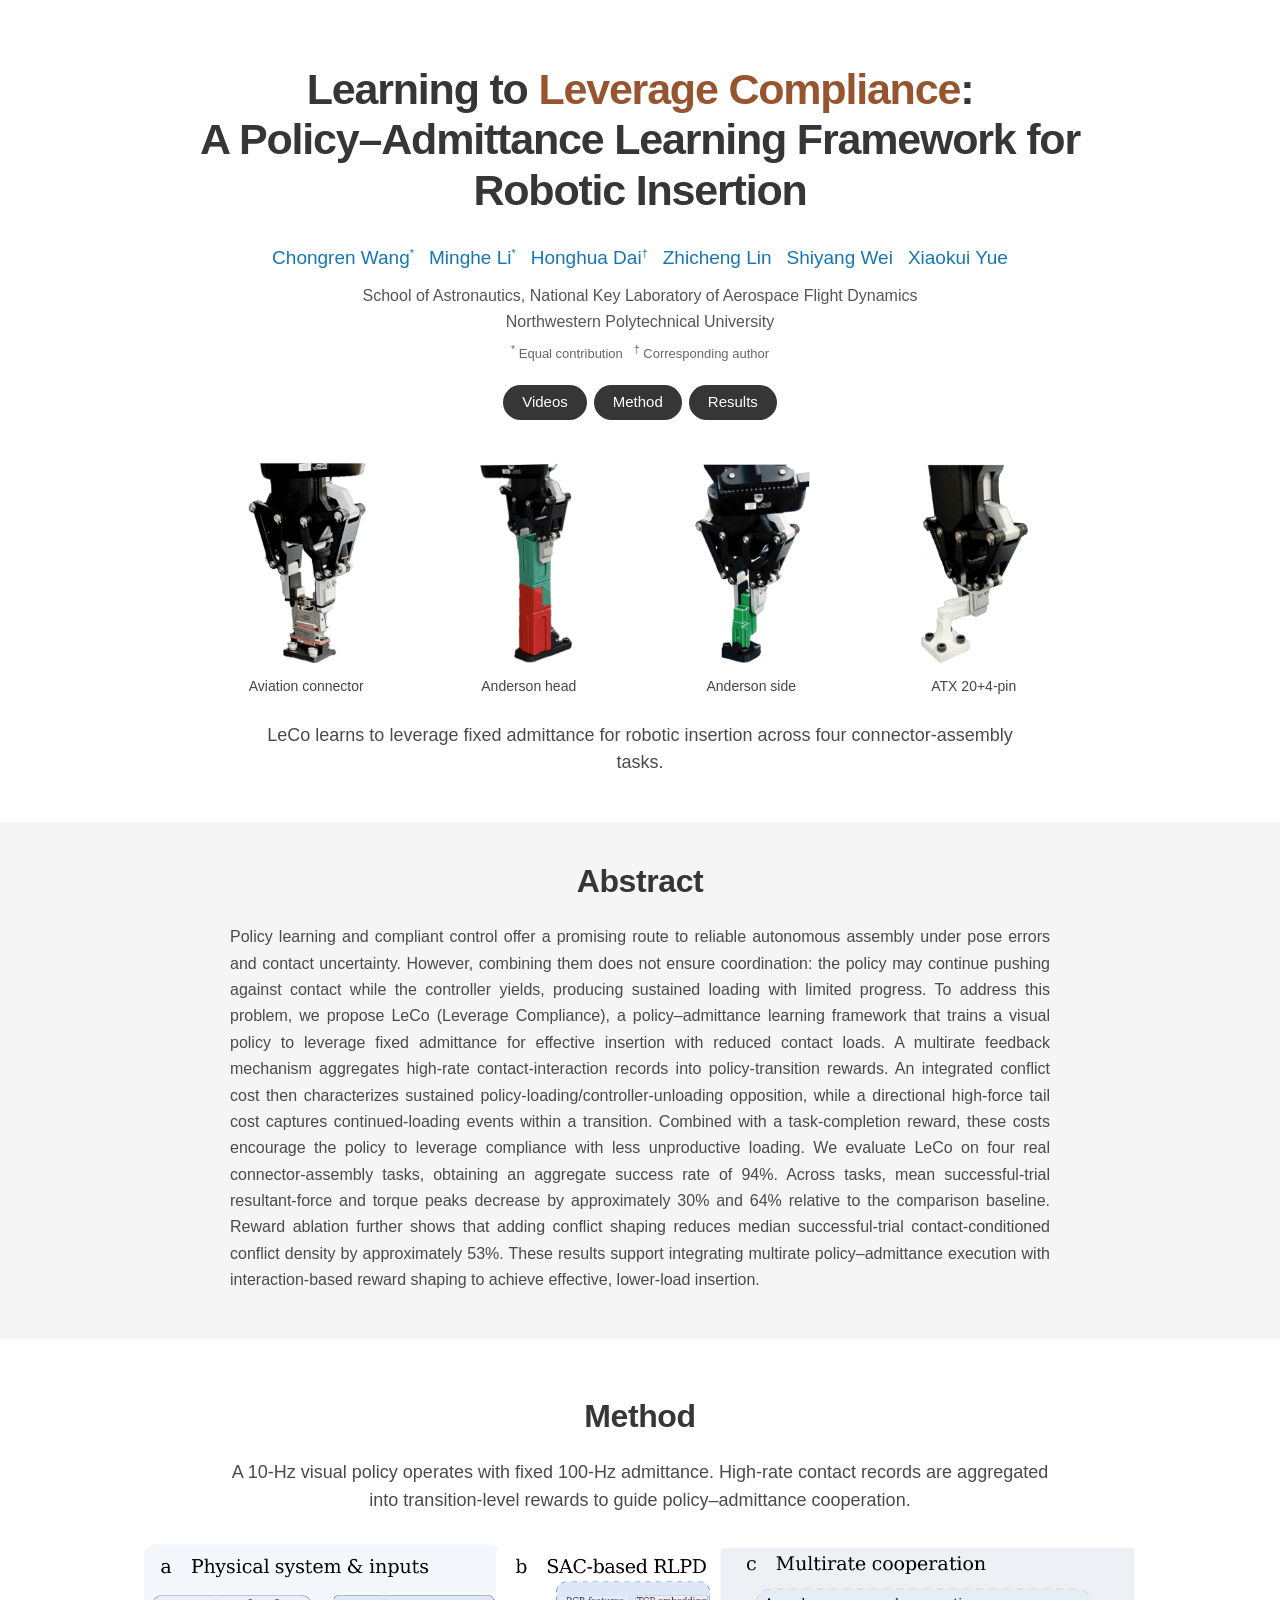
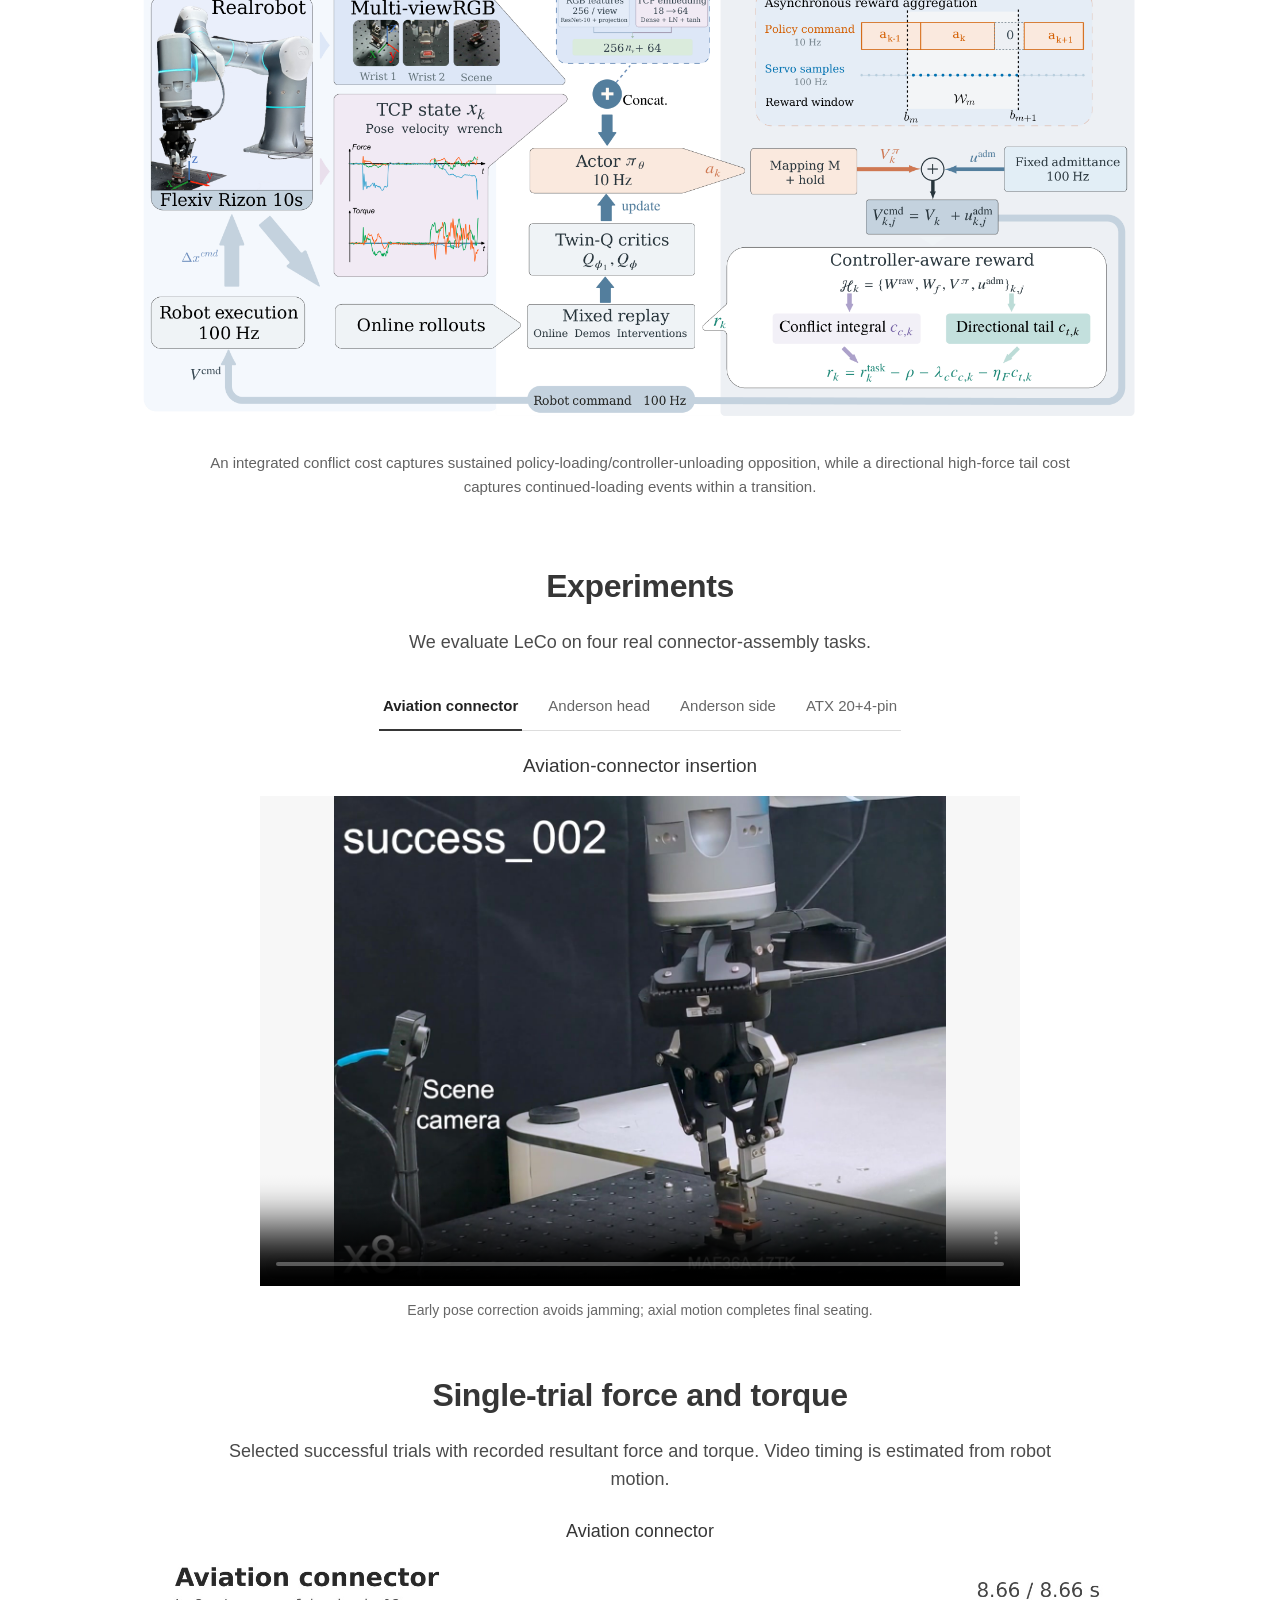
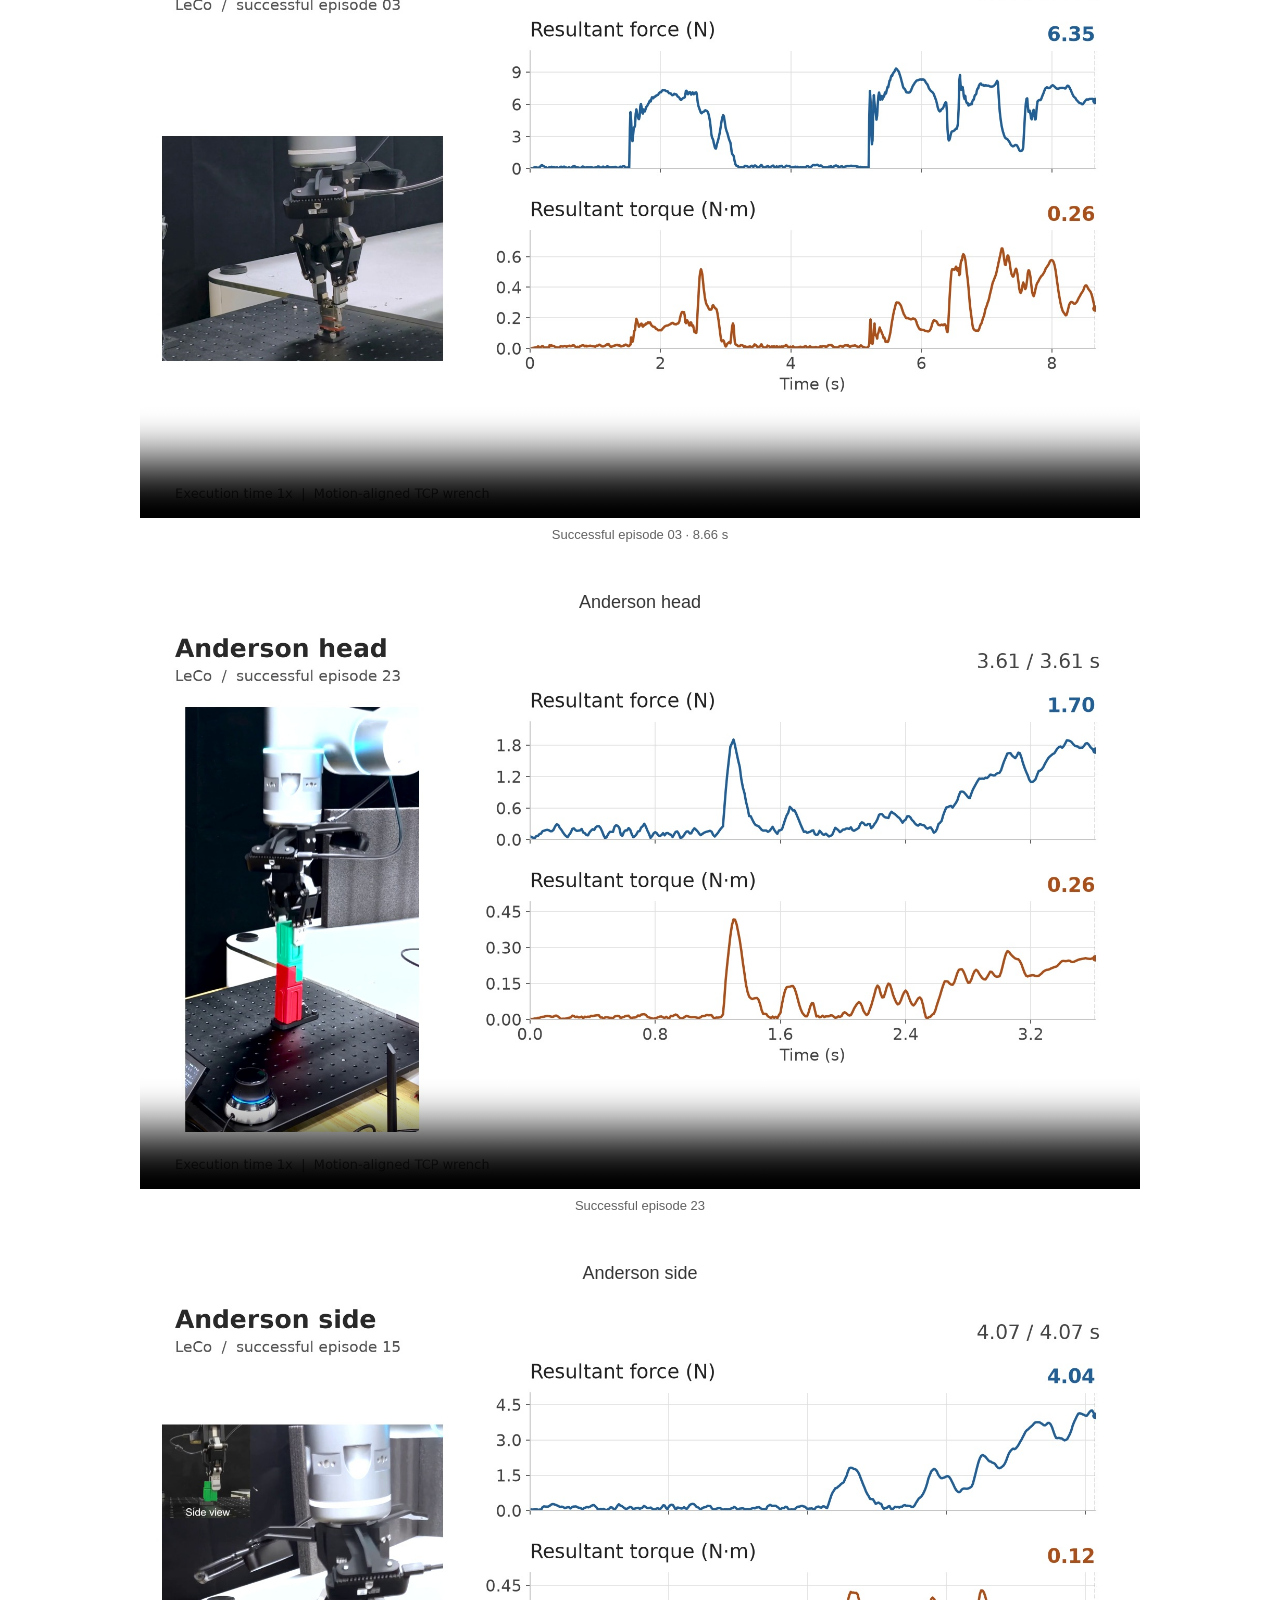
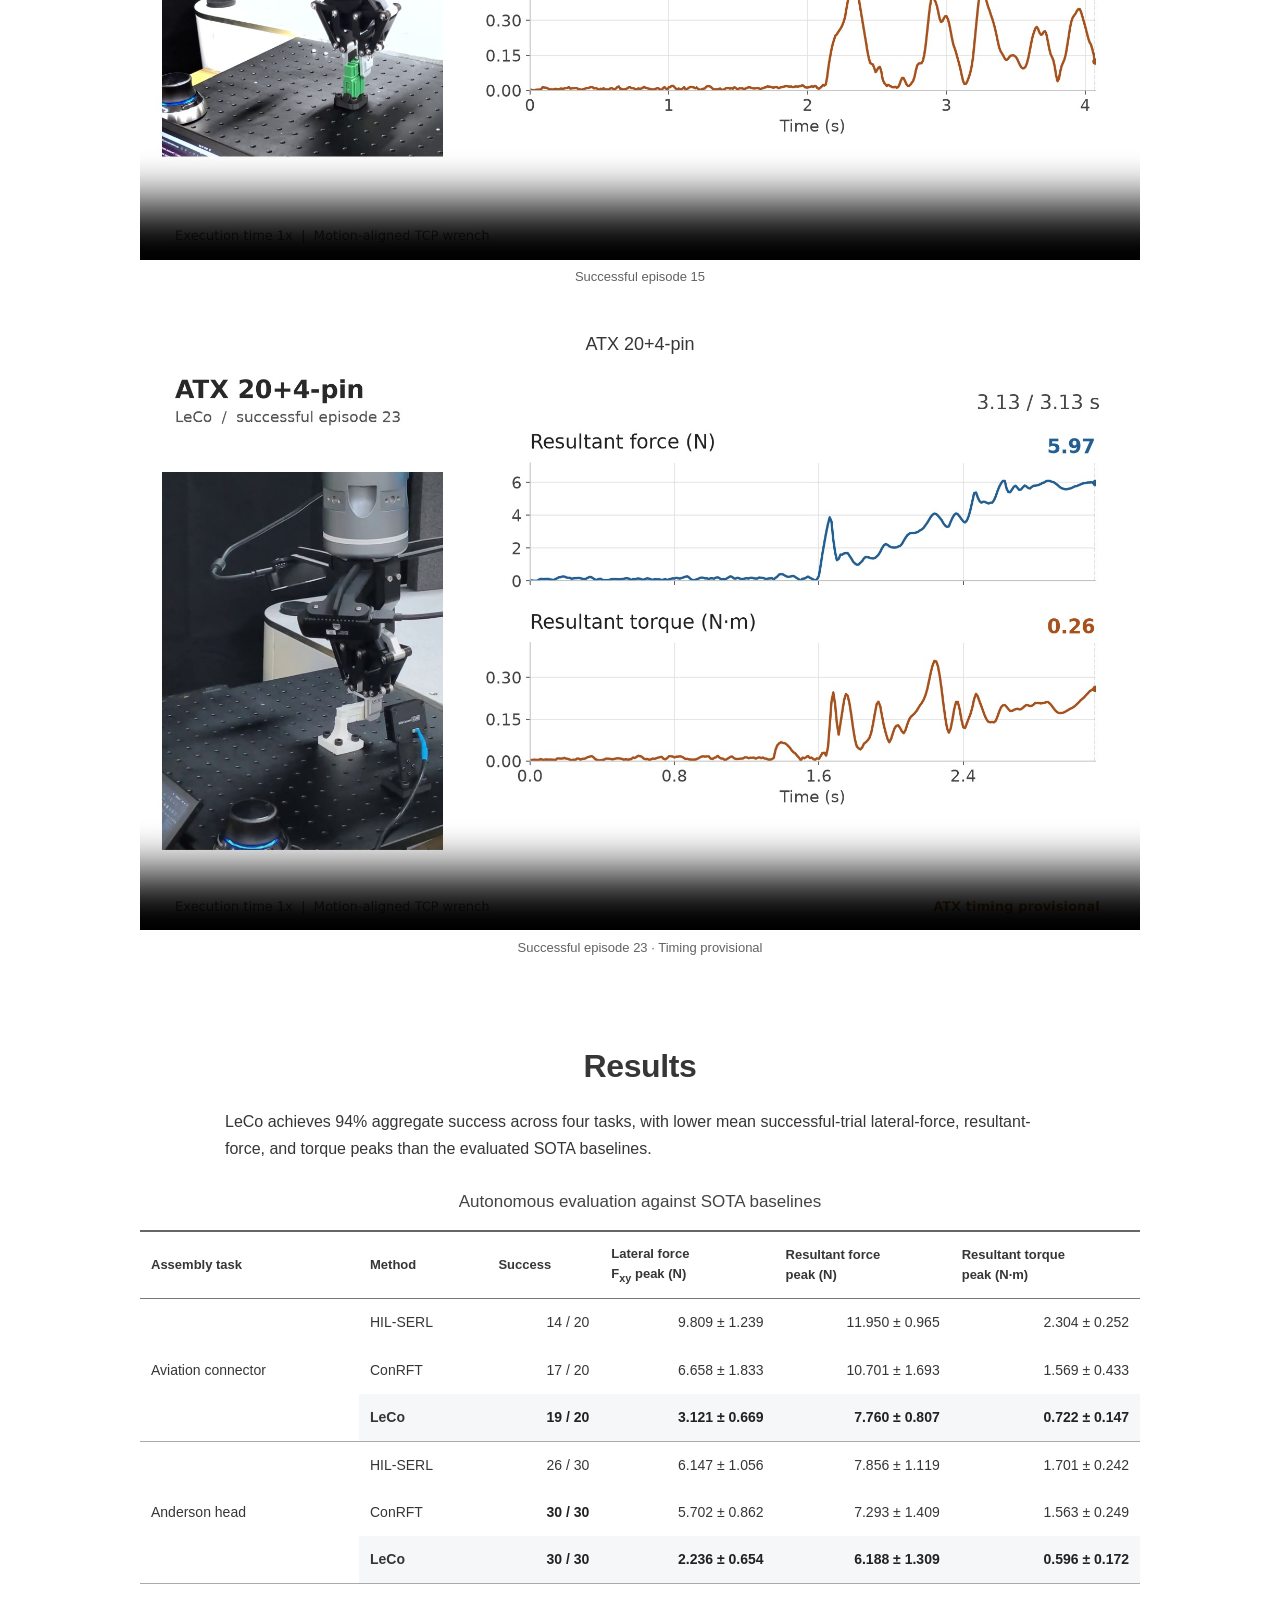
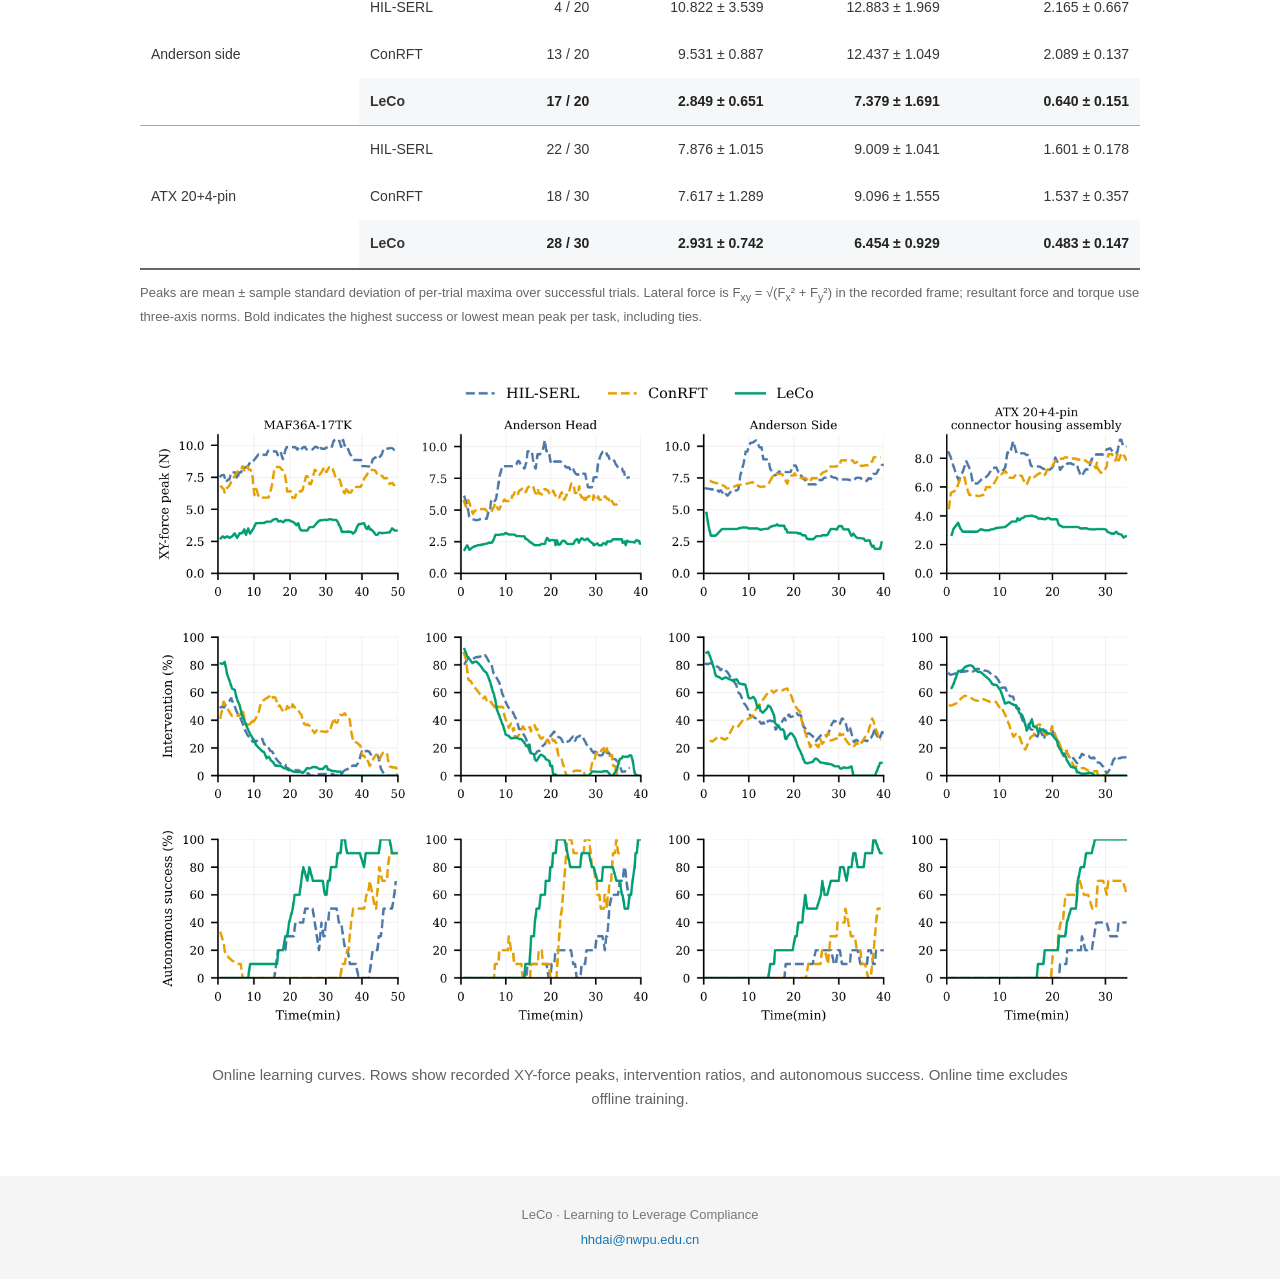
==== commit ee6a76c2: "Add files via upload" ====
--- a/index.html
+++ b/index.html
@@ -159,6 +159,18 @@
 @media(max-width:850px){.composite-grid{grid-template-columns:1fr;gap:28px}.montage-player video{height:440px}}
 @media(max-width:540px){.montage-player video{height:430px}}
 
+.comparison-table{font-size:14px;white-space:nowrap}
+.comparison-table th,.comparison-table td{padding:12px 11px}
+.comparison-table thead th{font-size:13px;line-height:1.55}
+.comparison-table td{text-align:right}
+.comparison-table .task-group{white-space:normal;min-width:145px;max-width:165px;vertical-align:middle;line-height:1.5}
+.comparison-table tbody tr+tr{border-top:0}
+.comparison-table tbody .task-start{border-top:1px solid #aaa}
+.comparison-table .leco-row{background:#f5f7f8}
+.comparison-table .leco-row th{font-weight:600}
+.comparison-table strong{font-weight:600;color:#222}
+@media(max-width:540px){.comparison-table th,.comparison-table td{padding:11px 9px}.comparison-table .task-group{min-width:125px}}
+
 </style>
   
   
@@ -238,10 +250,21 @@
     <section class="section results-section" id="results" aria-labelledby="results-heading">
       <div class="container">
         <h2 id="results-heading">Results</h2>
-        <p class="results-context">LeCo achieves 94 successful trials out of 100 across the four tasks. Across tasks, mean successful-trial resultant-force and torque peaks decrease by approximately 30% and 64% relative to ConRFT.</p>
-        <div class="table-scroll"><table><caption>LeCo autonomous evaluation</caption><thead><tr><th scope="col">Assembly task</th><th scope="col">Success</th><th scope="col">Force peak (N)</th><th scope="col">Torque peak (N·m)</th></tr></thead><tbody><tr><th scope="row">Aviation connector</th><td>19 / 20</td><td>7.760 ± 0.807</td><td>0.722 ± 0.147</td></tr><tr><th scope="row">Anderson head</th><td>30 / 30</td><td>6.188 ± 1.309</td><td>0.596 ± 0.172</td></tr><tr><th scope="row">Anderson side</th><td>17 / 20</td><td>7.379 ± 1.691</td><td>0.640 ± 0.151</td></tr><tr><th scope="row">ATX 20+4-pin</th><td>28 / 30</td><td>6.454 ± 0.929</td><td>0.483 ± 0.147</td></tr></tbody></table></div>
-        <p class="table-note">Peaks are three-axis resultant magnitudes, reported as mean ± sample standard deviation over successful trials.</p>
-        <figure class="learning-figure"><img src="[data-uri]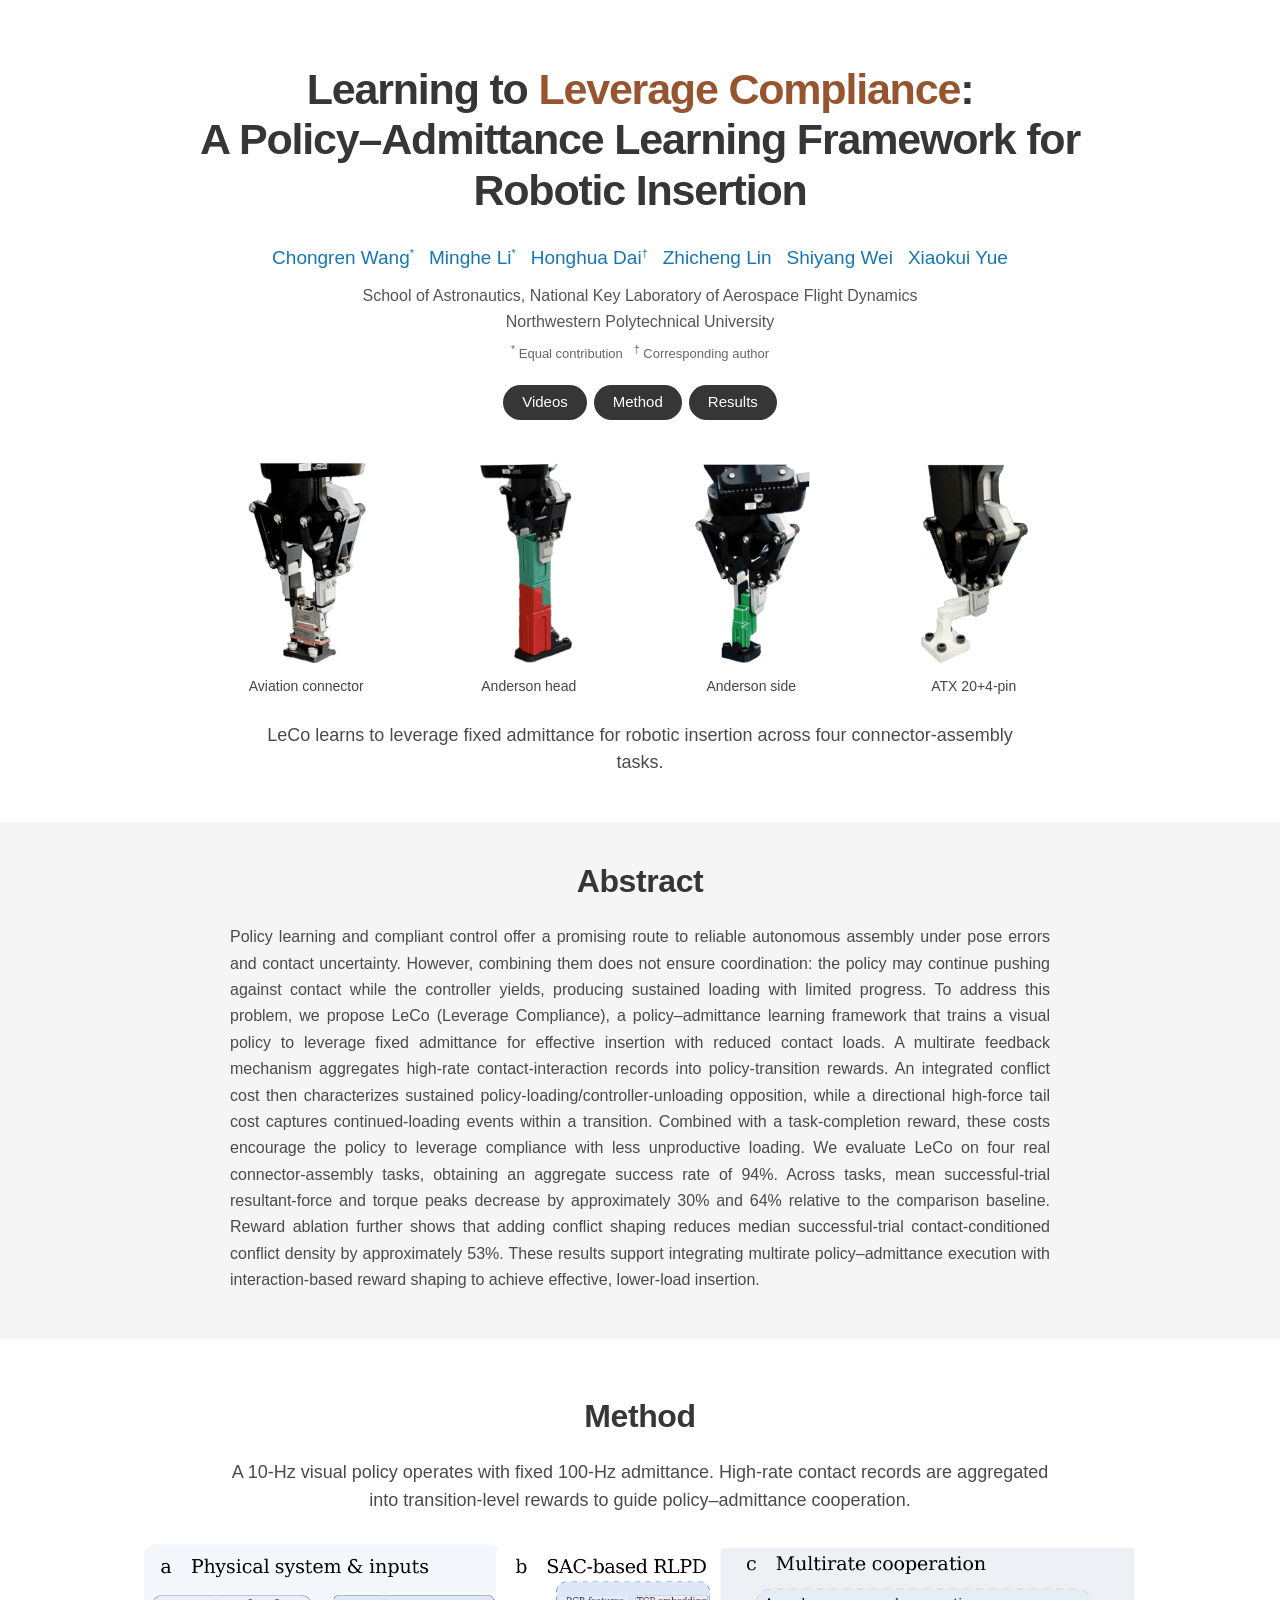
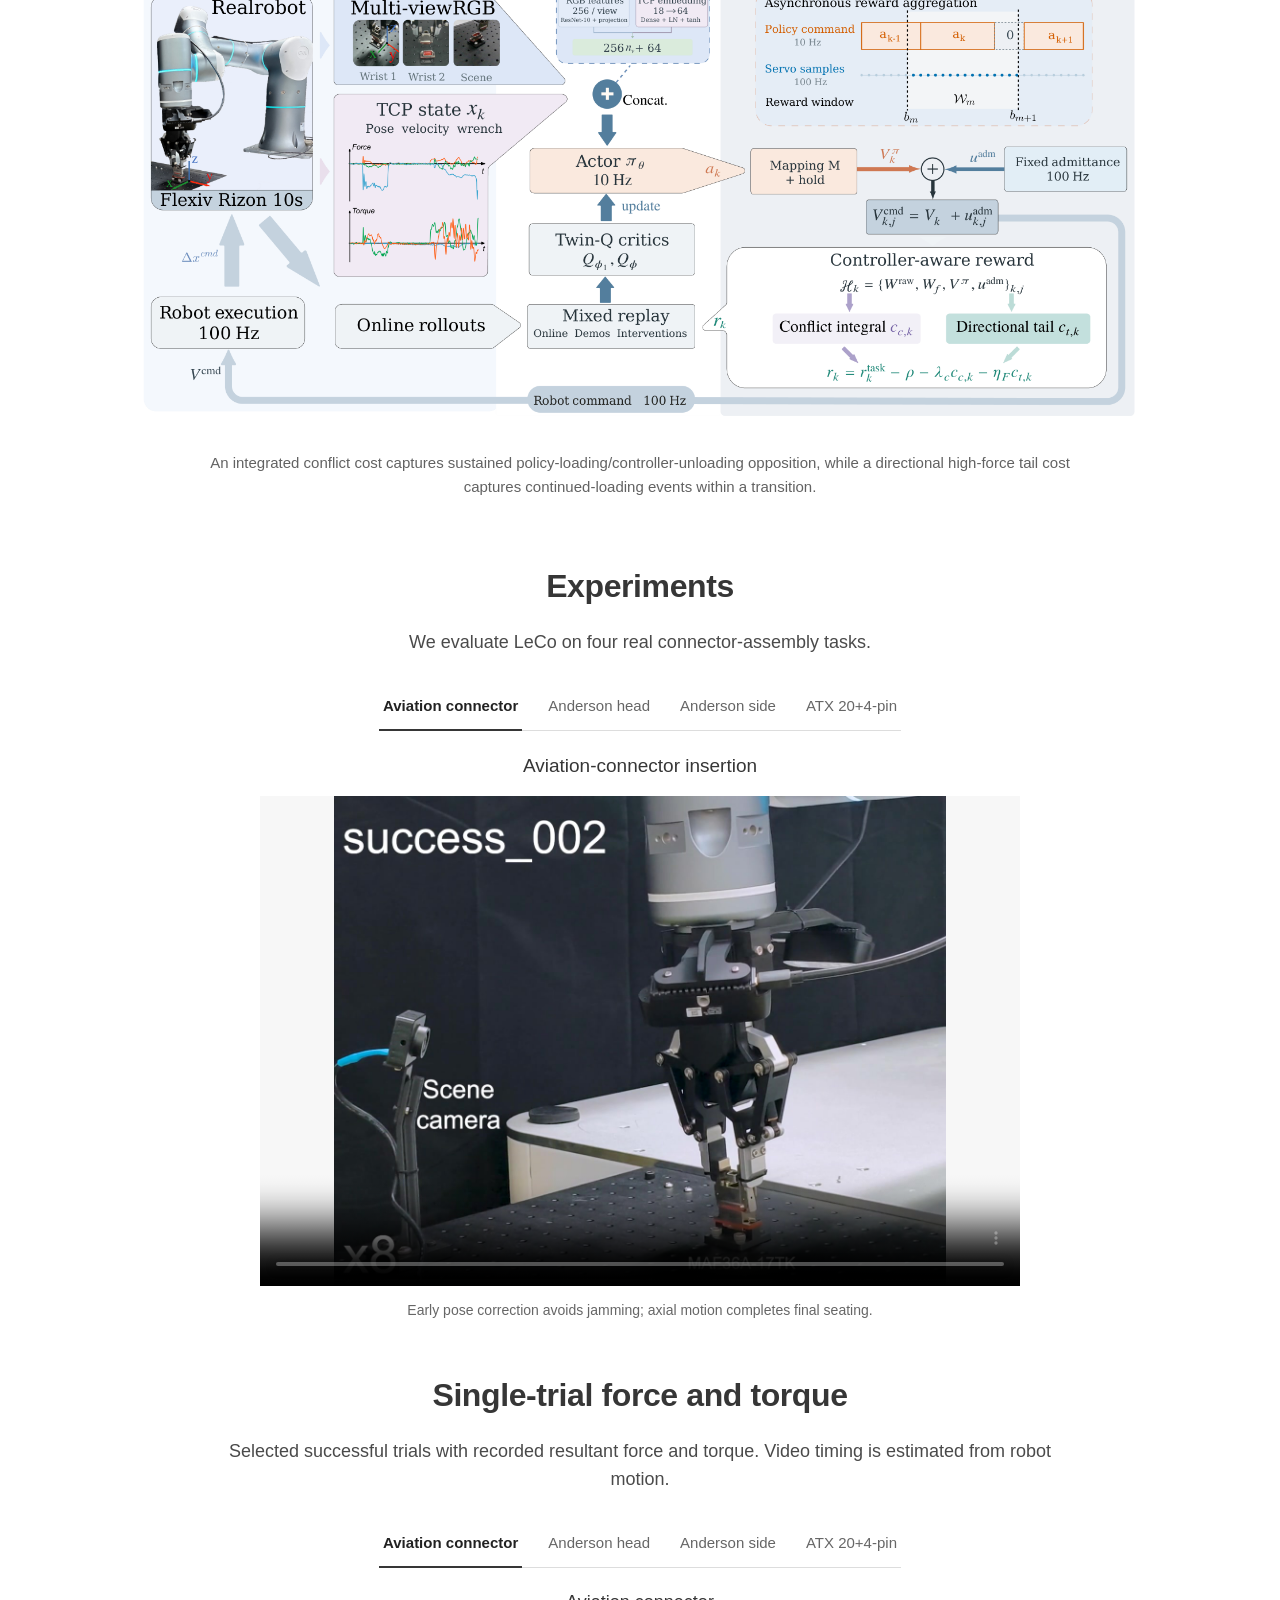
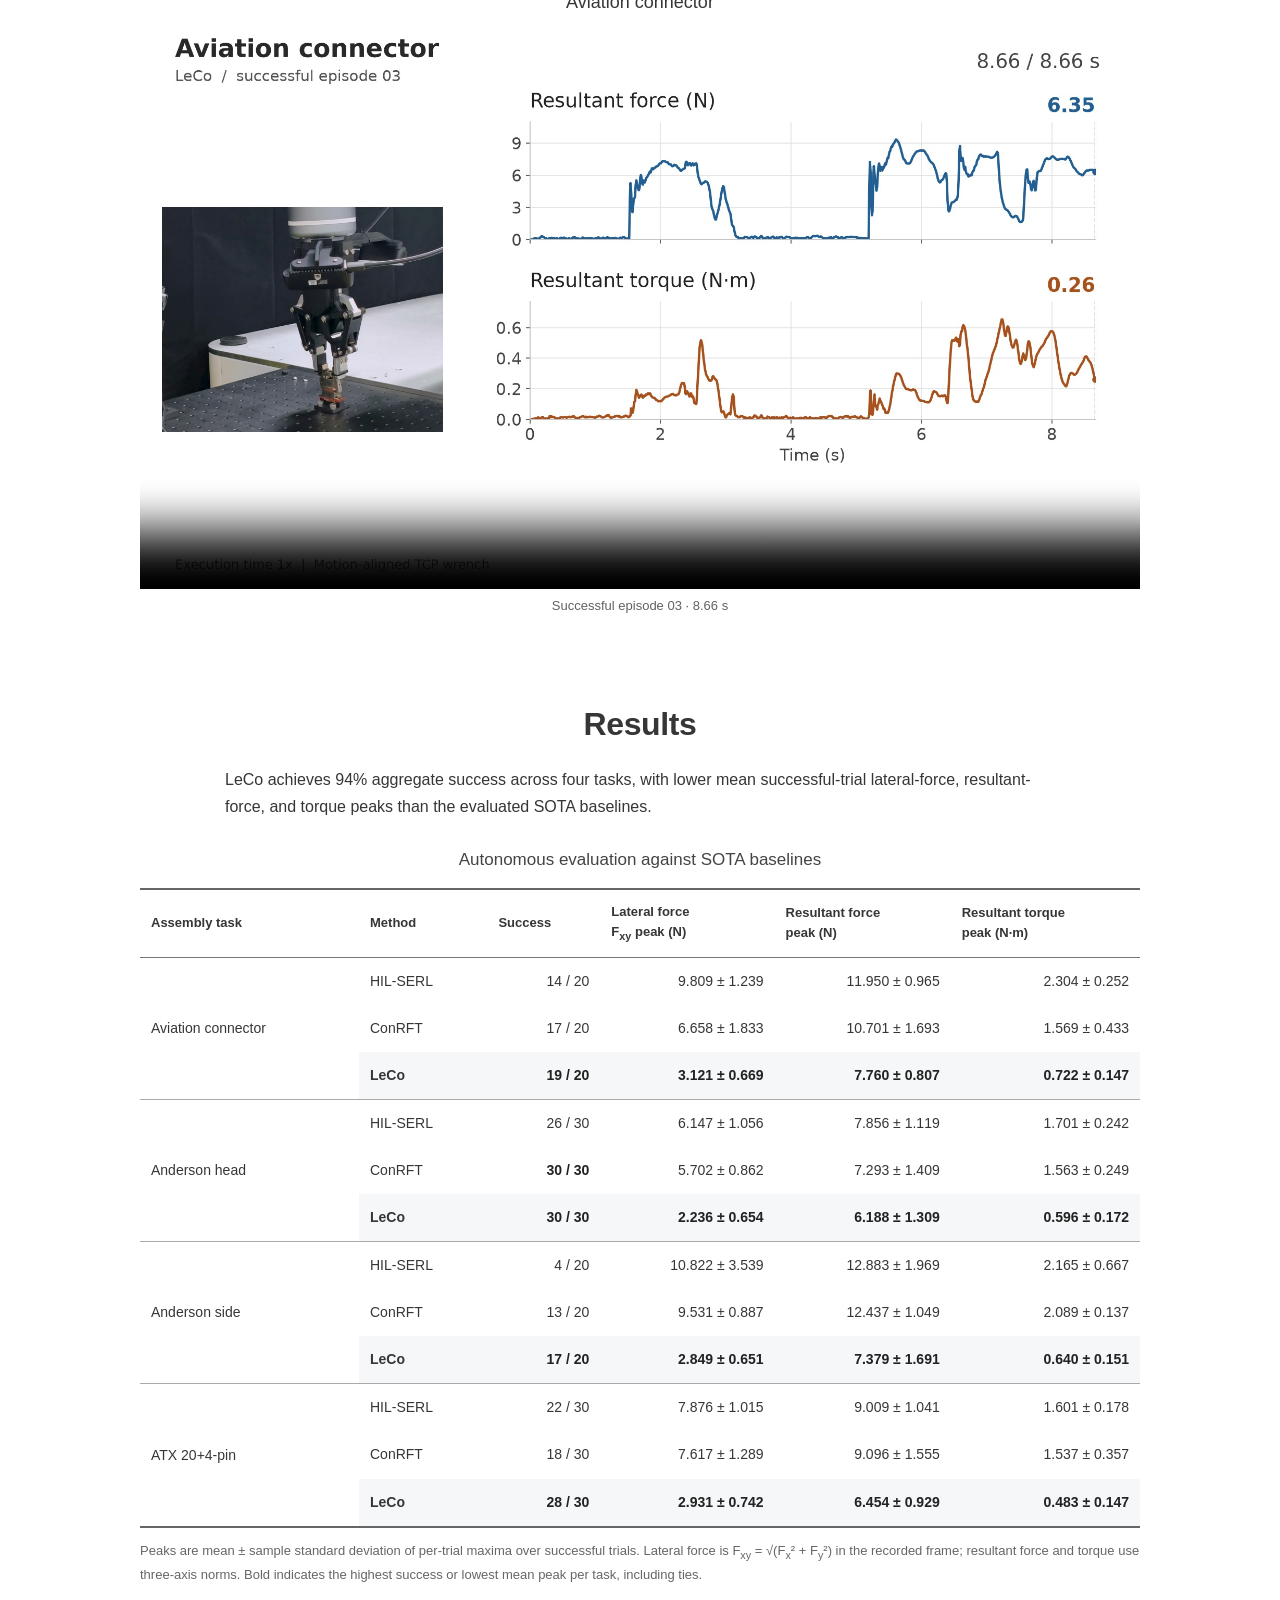
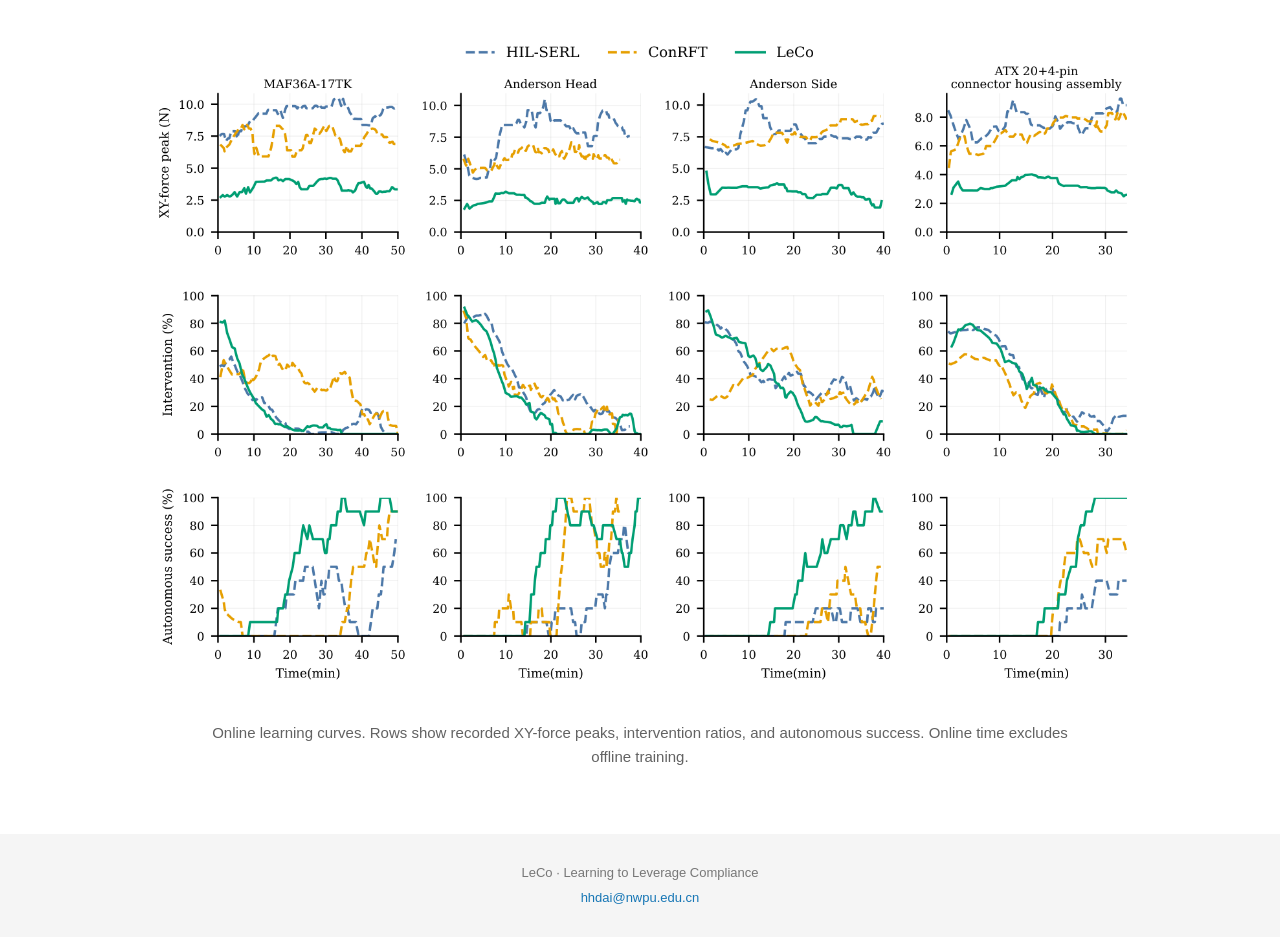
==== commit a02ca9e0: "Add files via upload" ====
--- a/index.html
+++ b/index.html
@@ -215,7 +215,7 @@
 <button id="tab-atx" role="tab" aria-selected="false" aria-controls="task-panel" tabindex="-1" data-task="atx">ATX 20+4-pin</button></div>
         <div class="experiment video-only" id="task-panel" role="tabpanel" aria-labelledby="tab-aviation">
           <div class="experiment-title"><h3 id="task-title">Aviation-connector insertion</h3></div>
-          <div class="montage-player"><video id="evaluation-video" controls controlslist="noplaybackrate" playsinline preload="metadata" poster="[data-uri]" src="aviation.mp4" aria-label="LeCo full evaluation video"></video></div>
+          <div class="montage-player"><video id="evaluation-video" autoplay muted loop controls controlslist="noplaybackrate" playsinline preload="metadata" poster="[data-uri]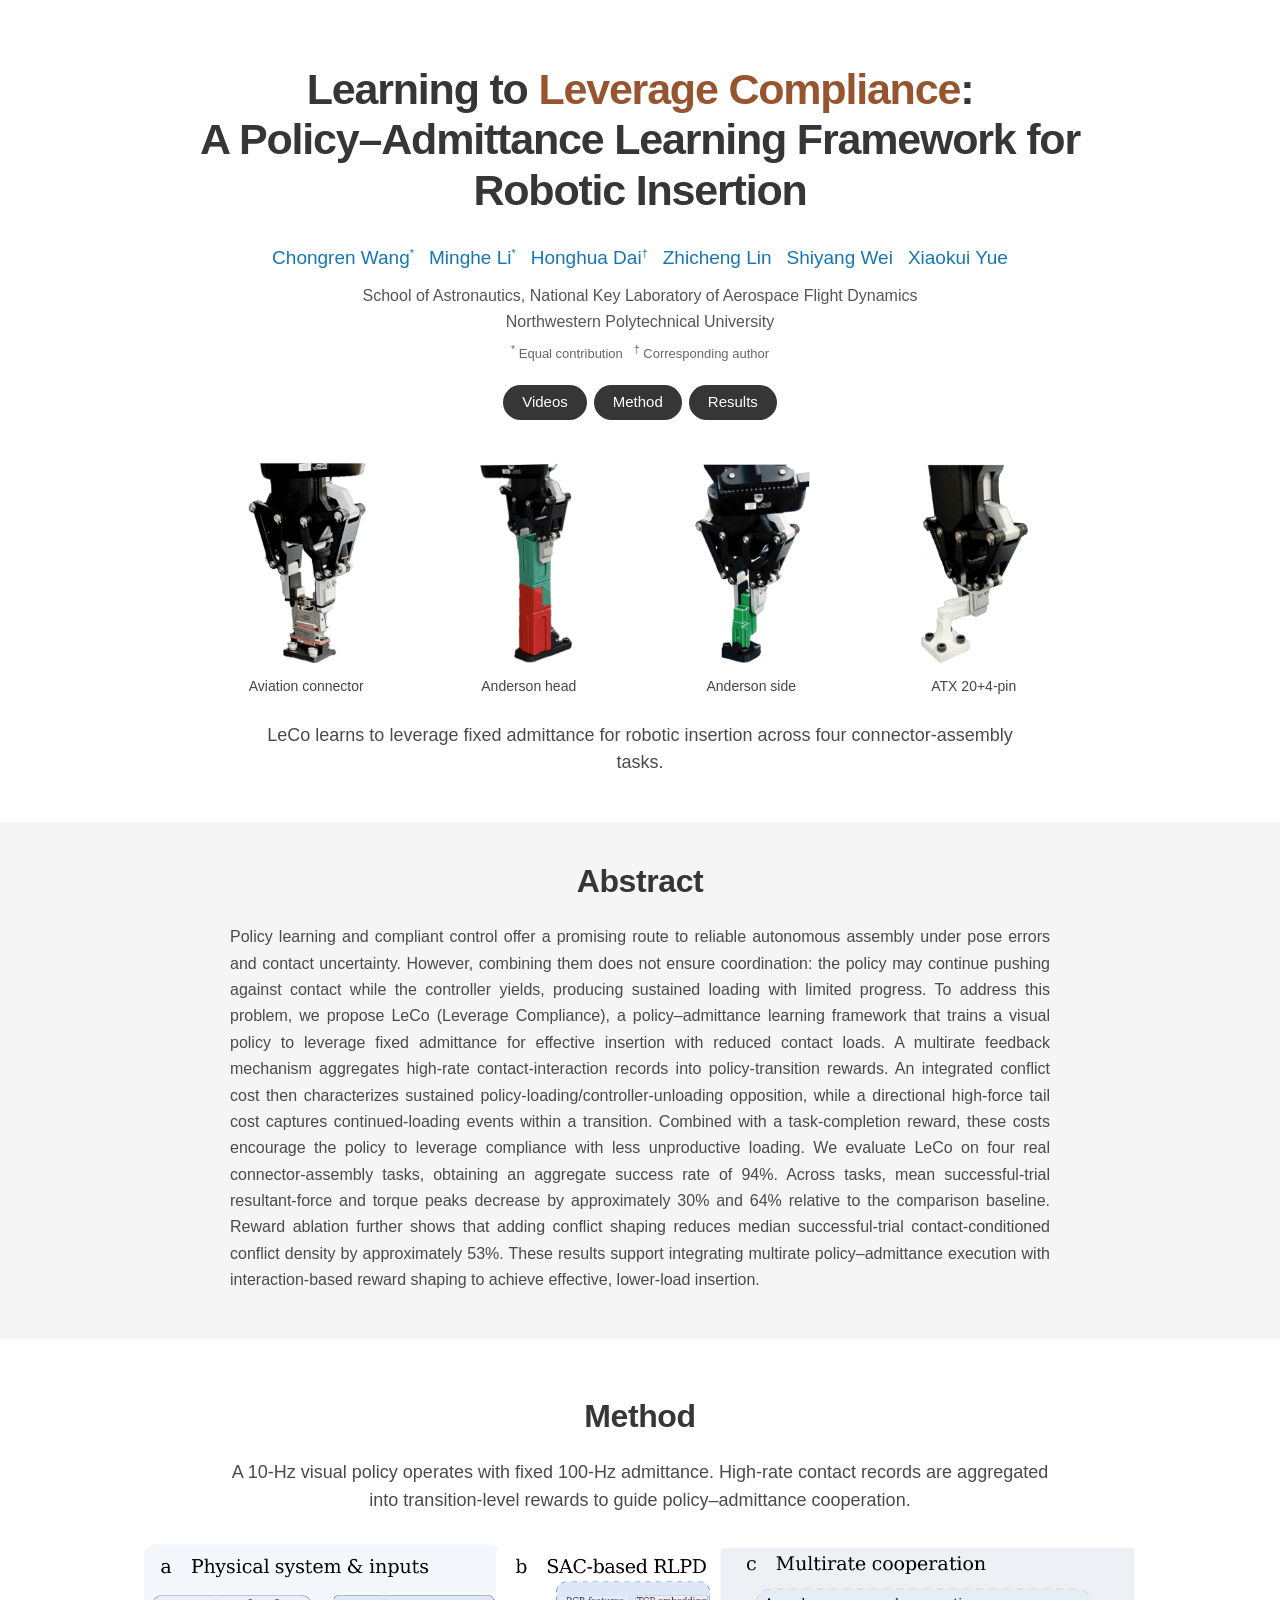
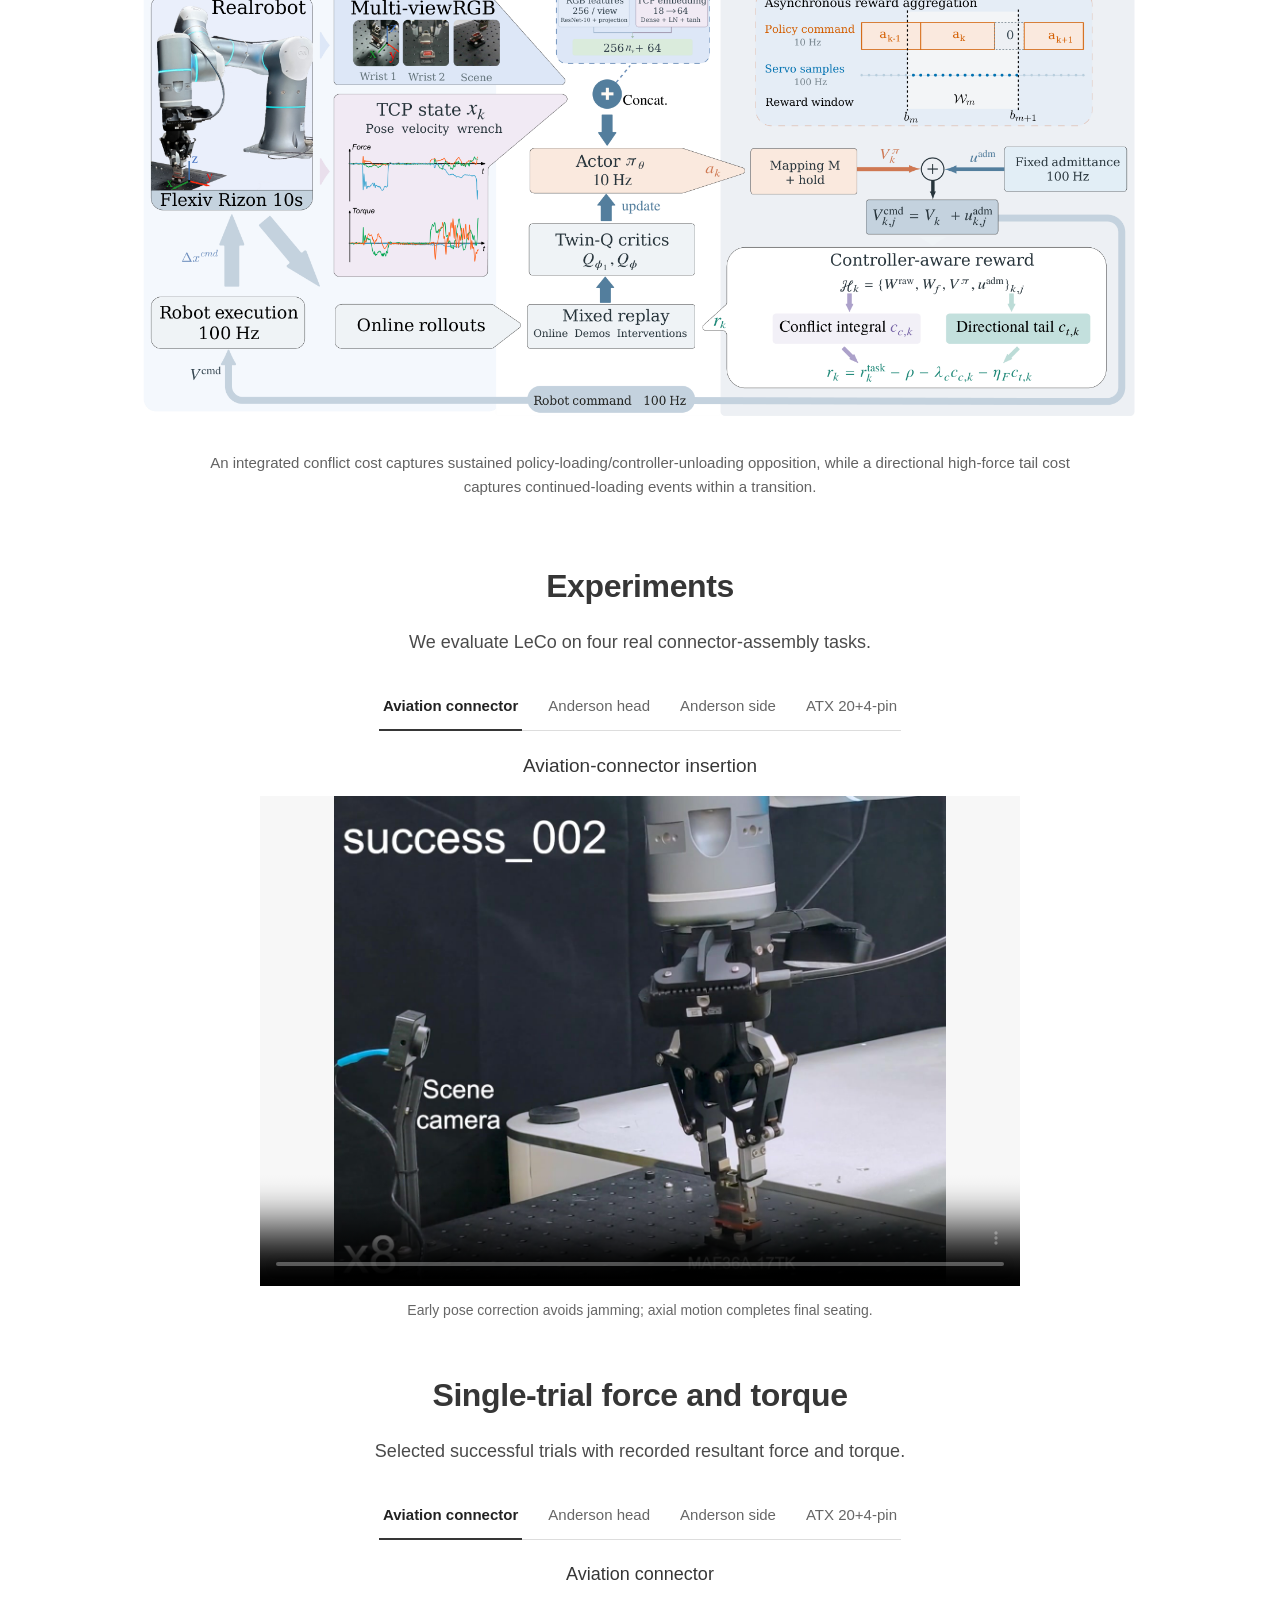
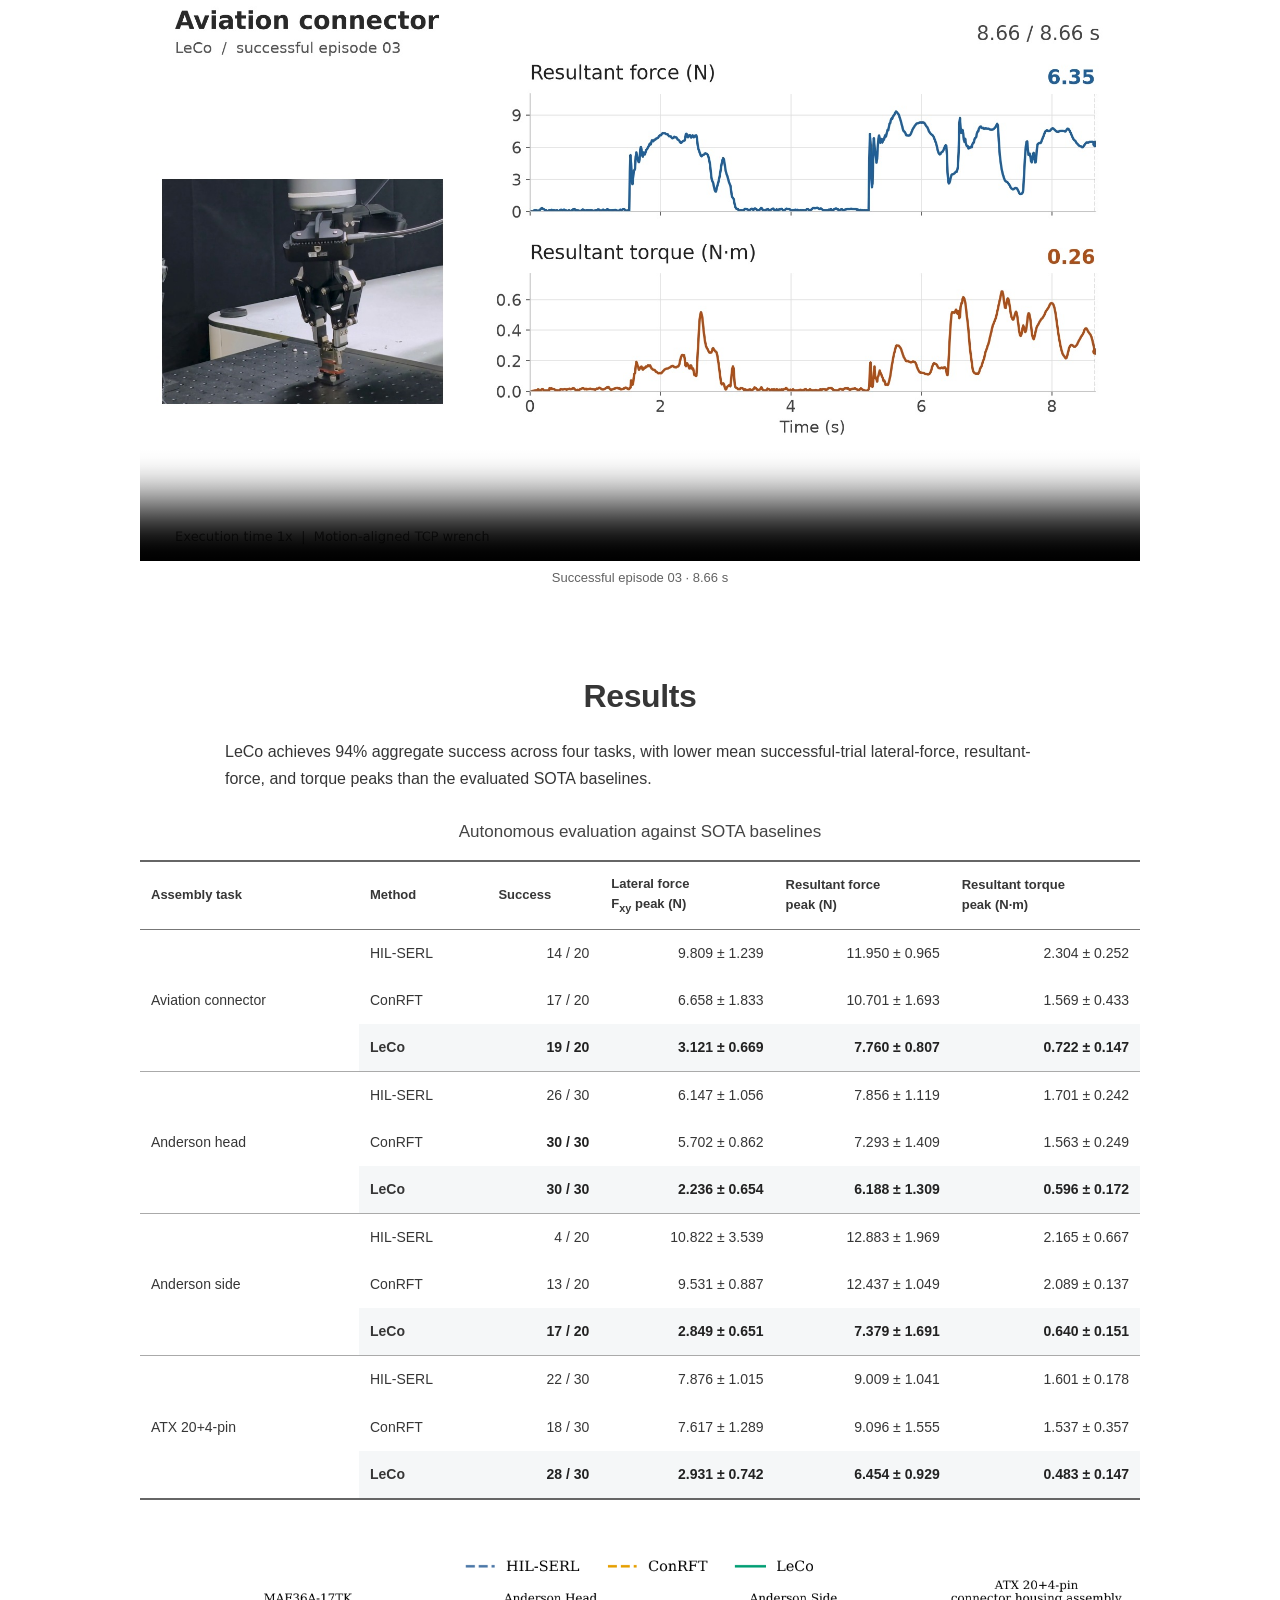
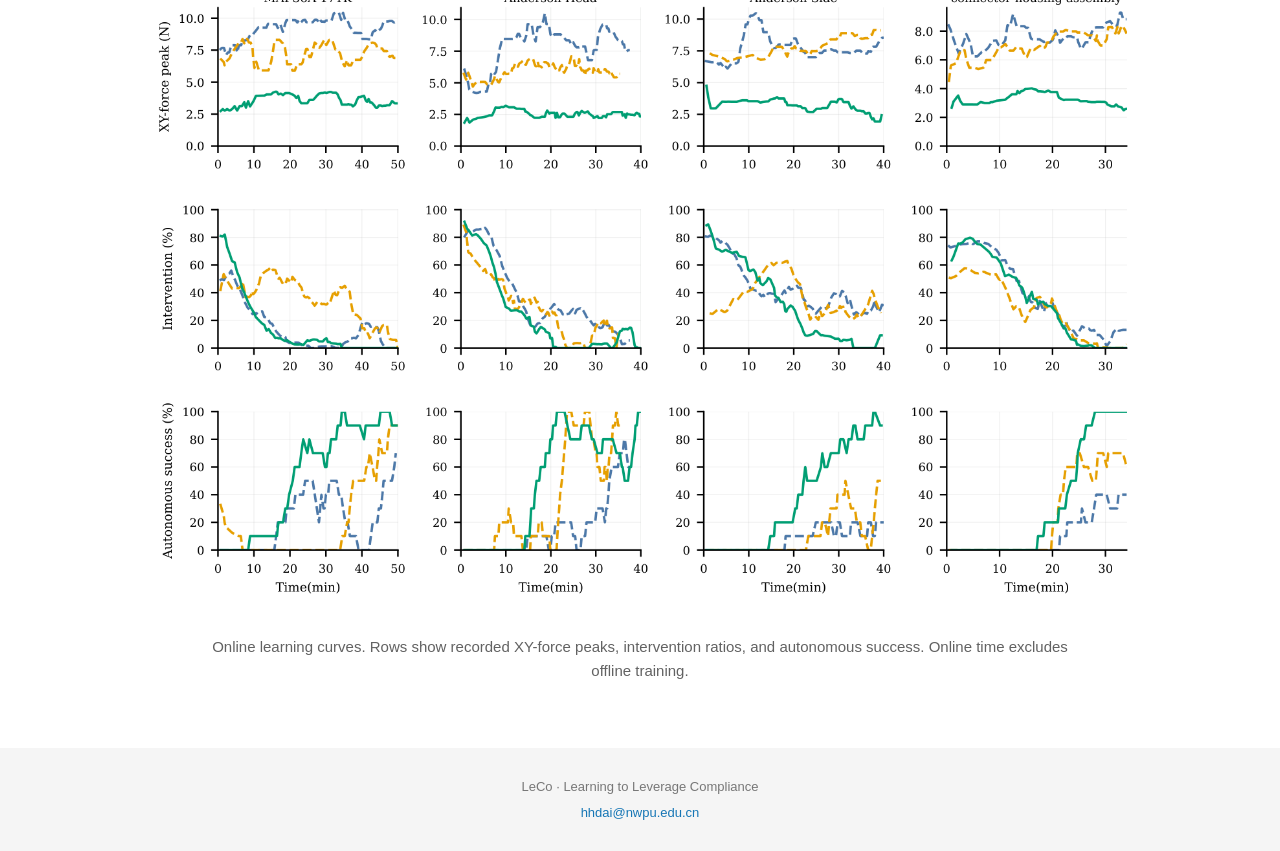
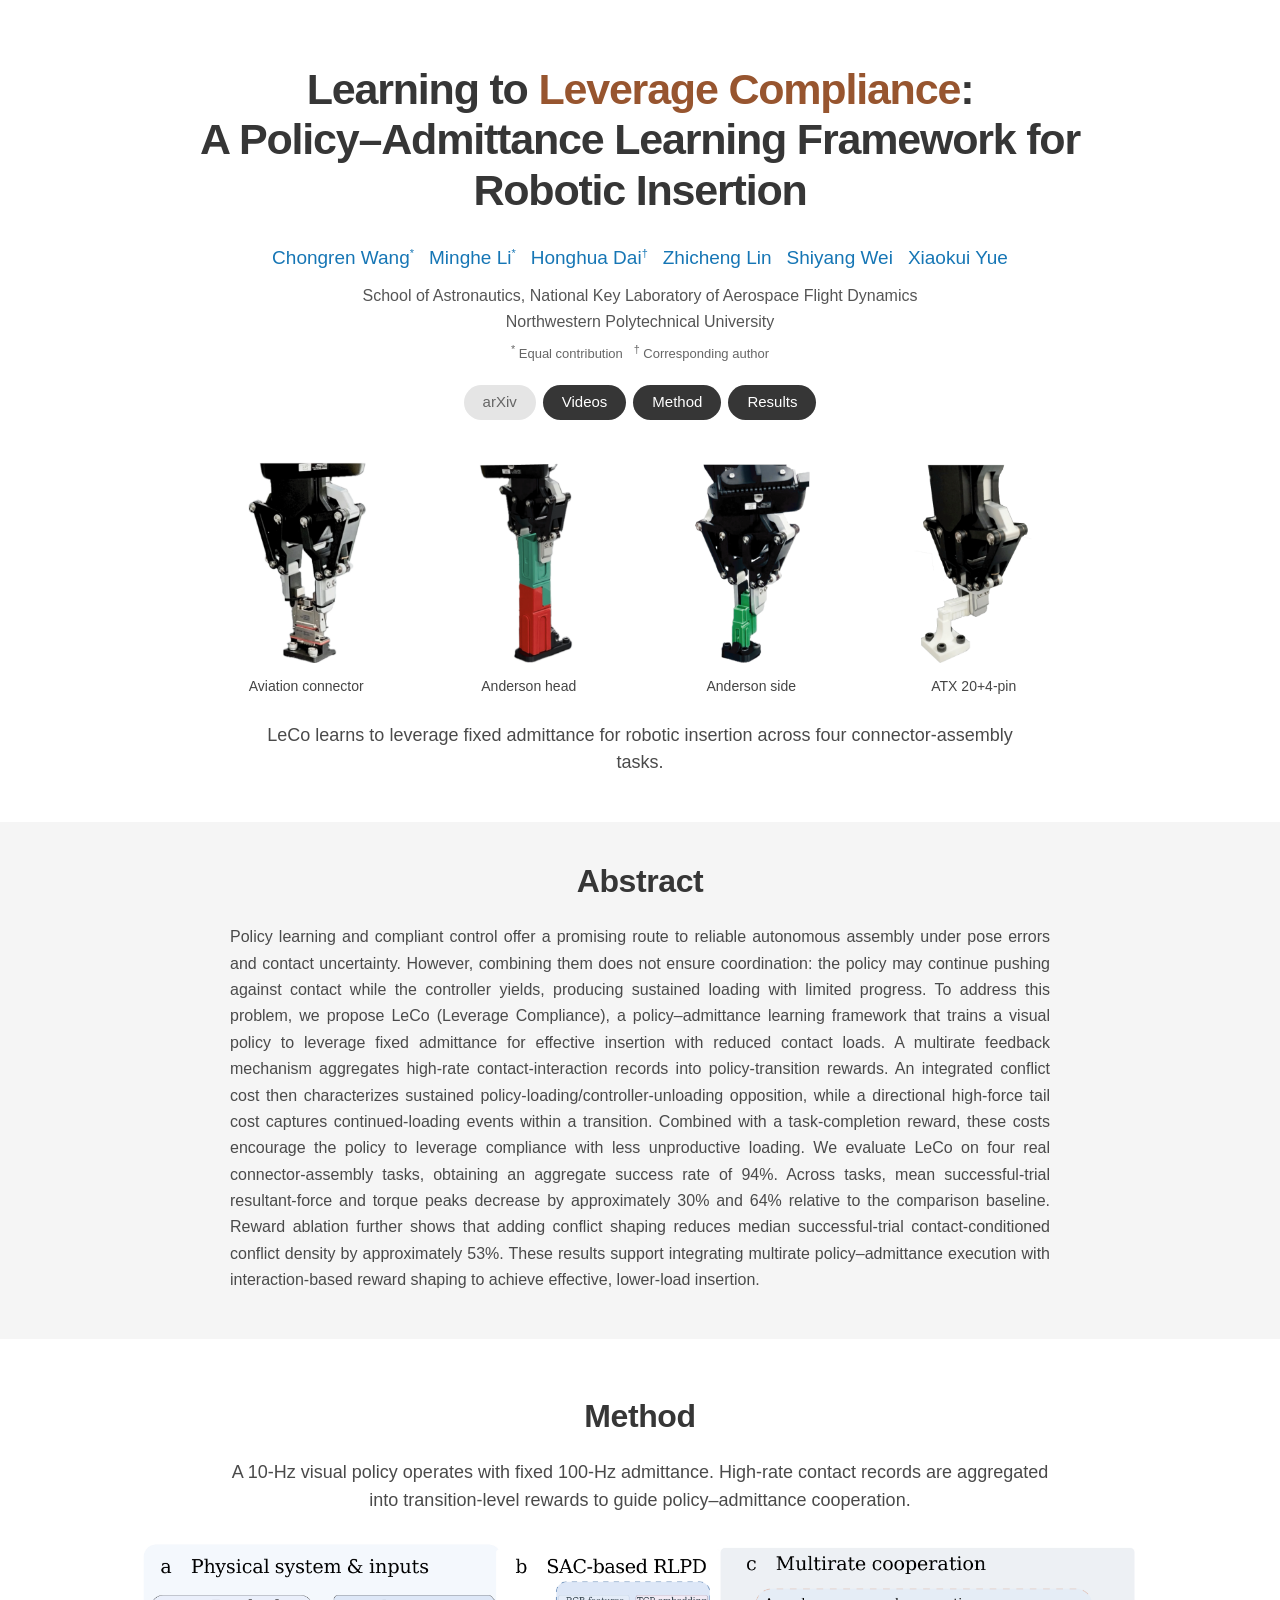
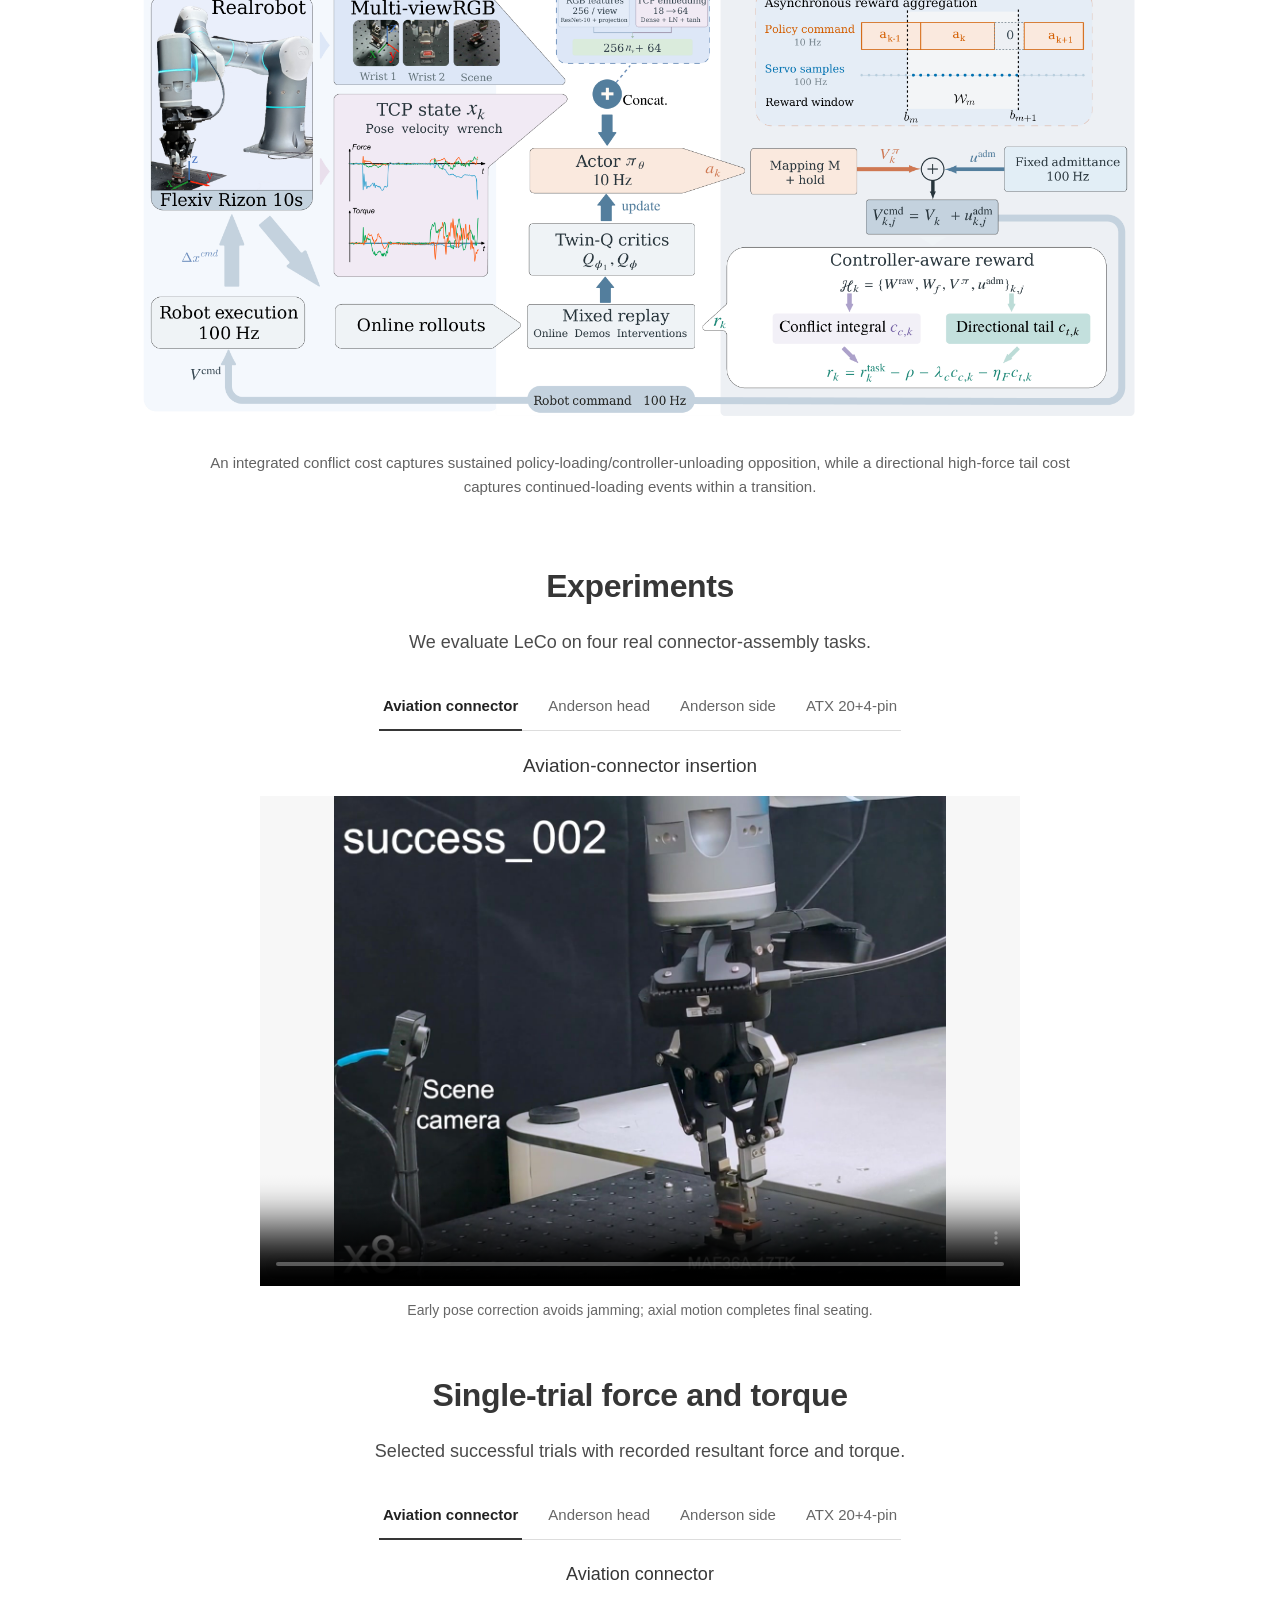
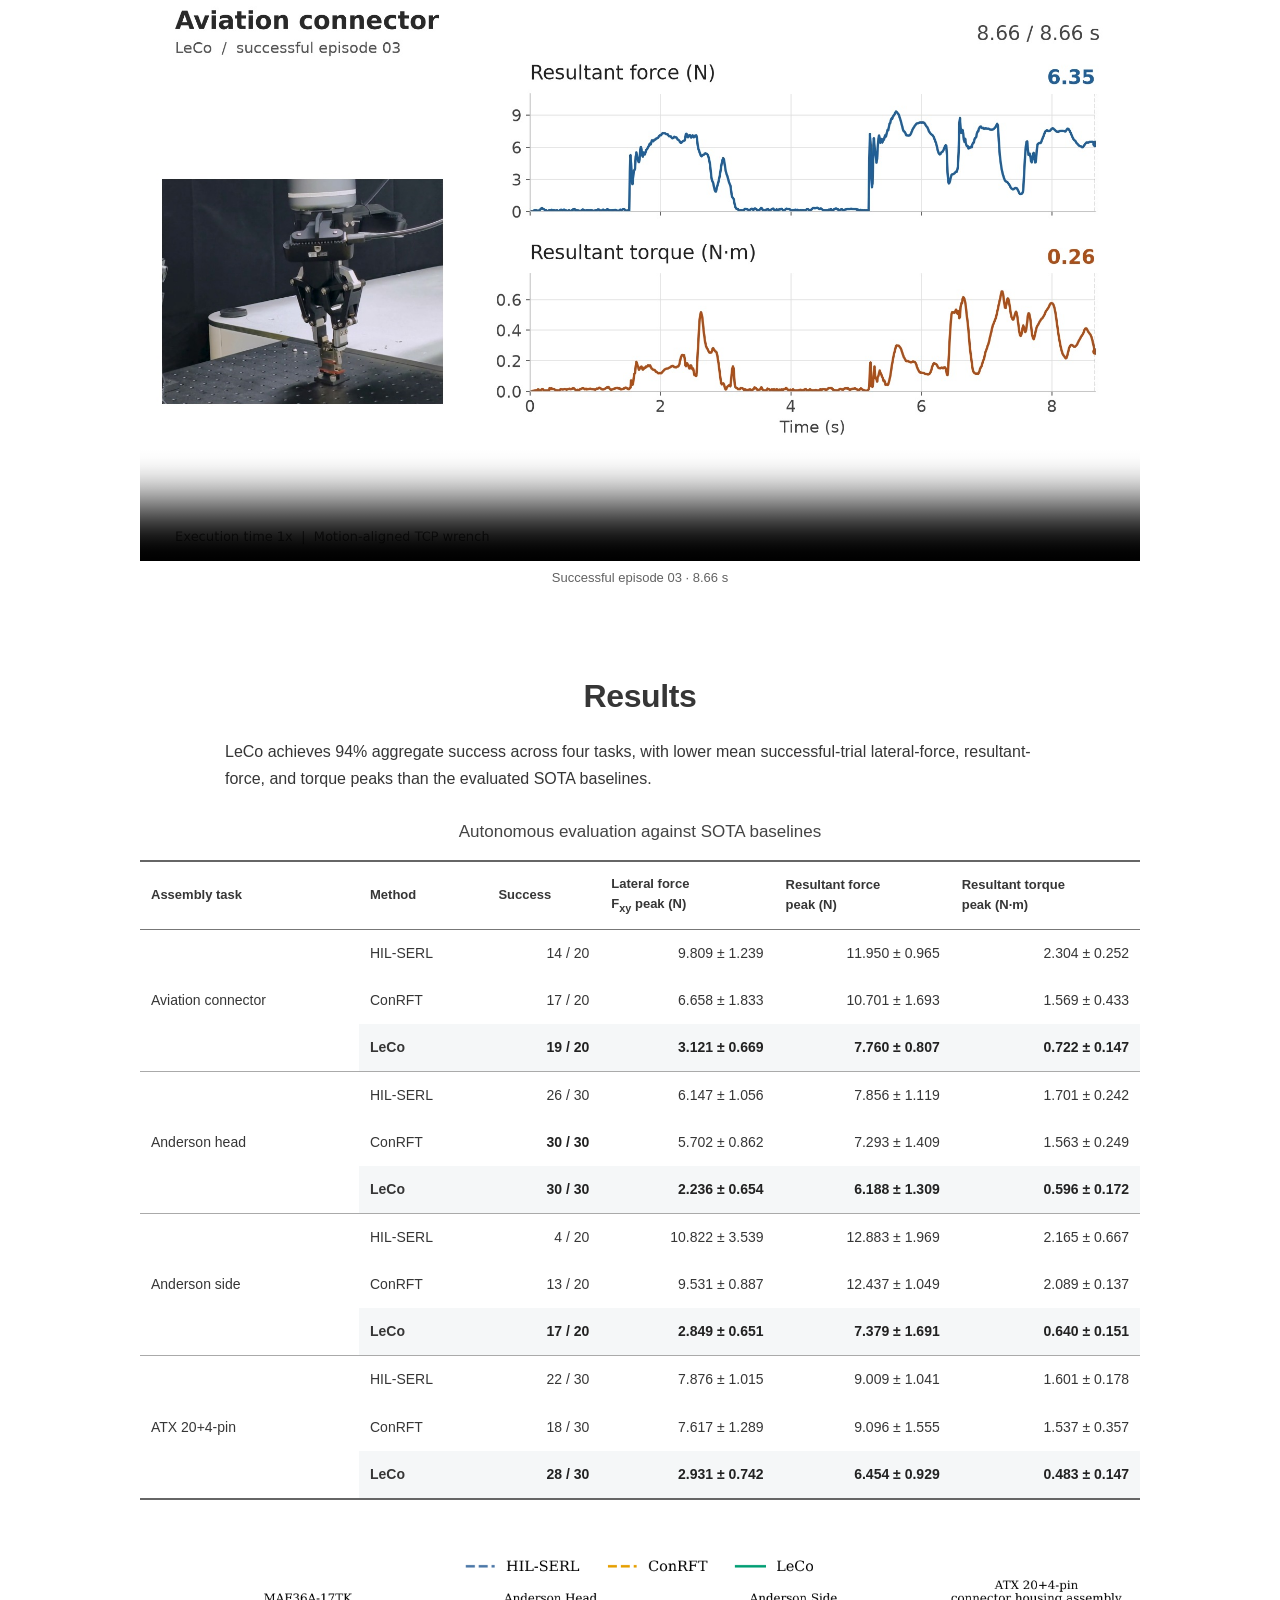
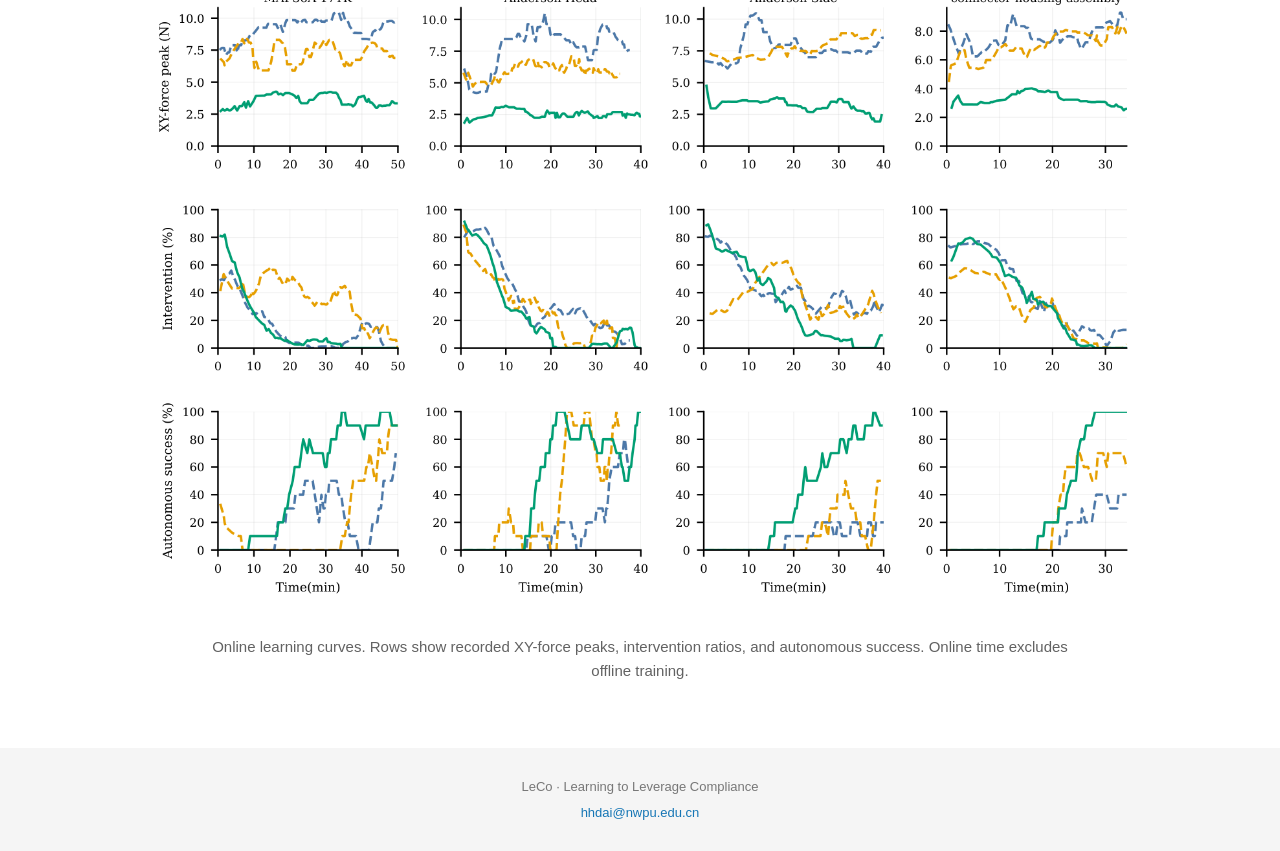
